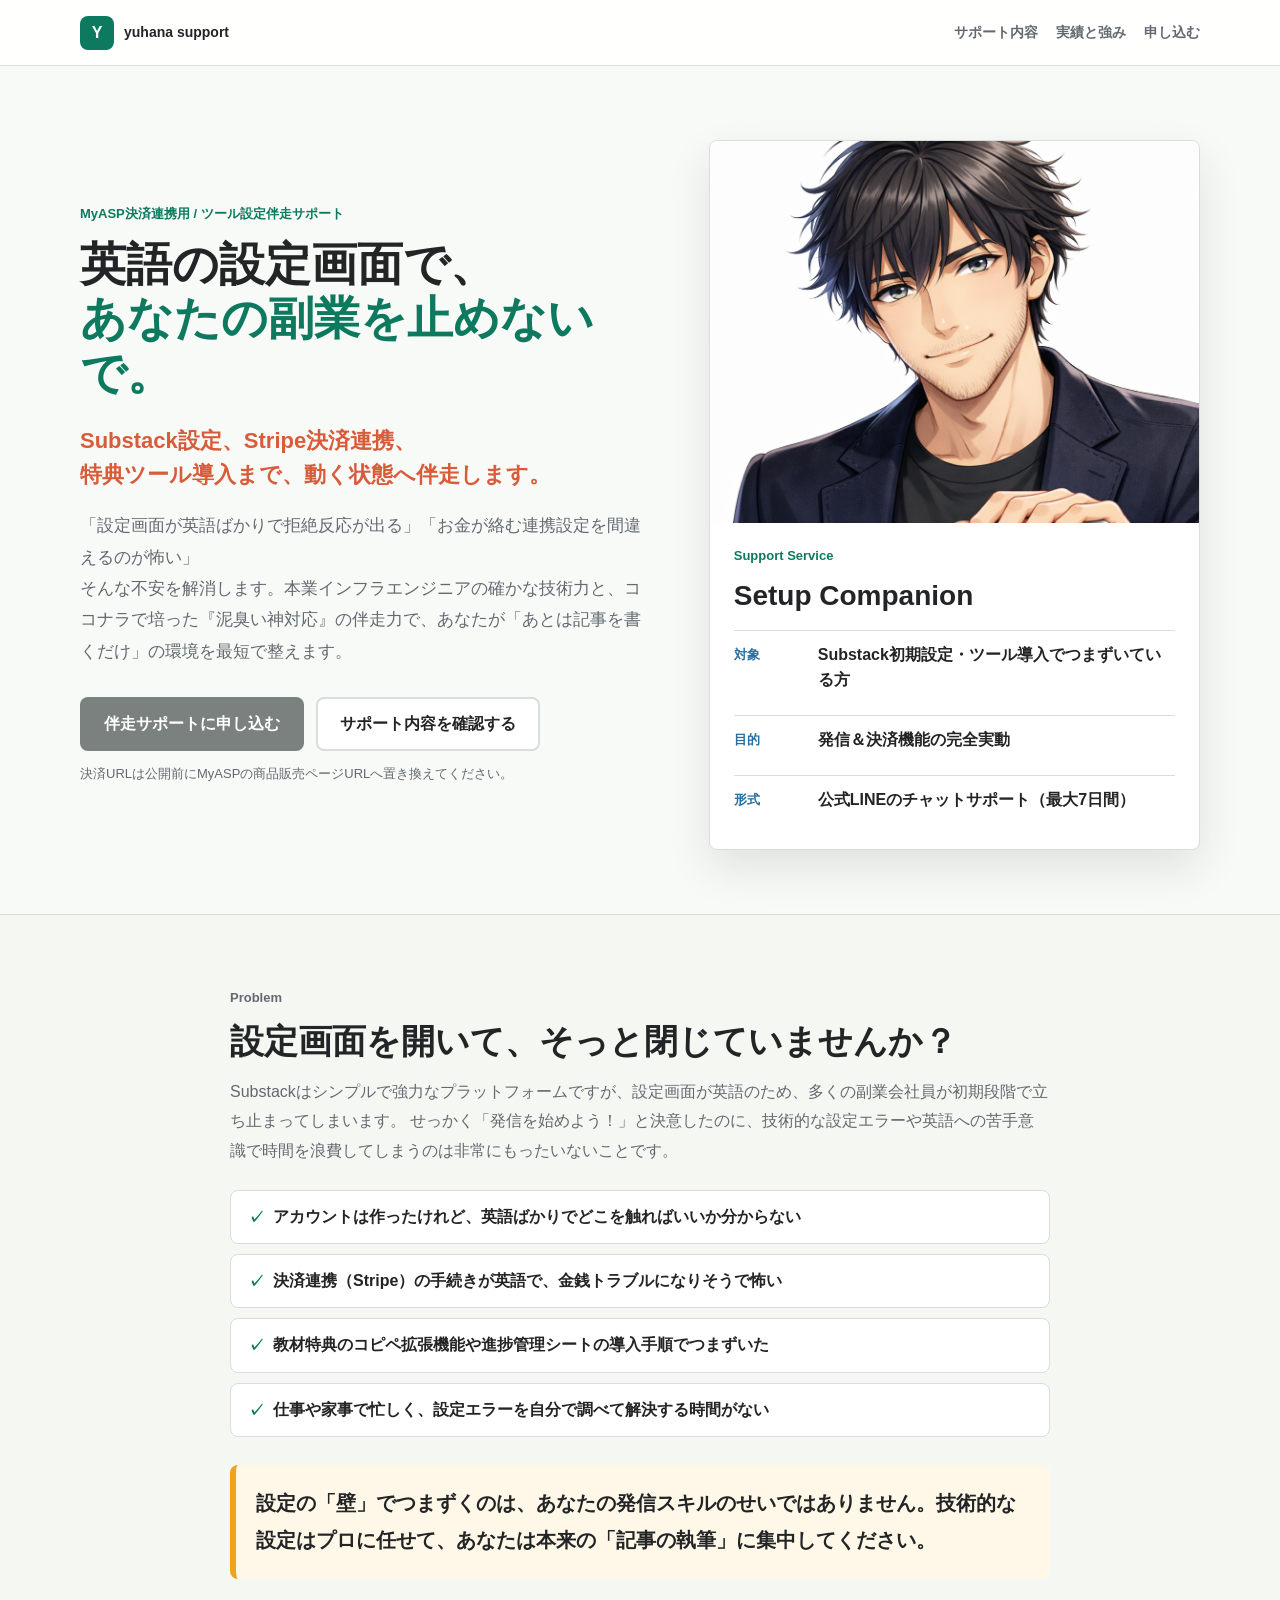
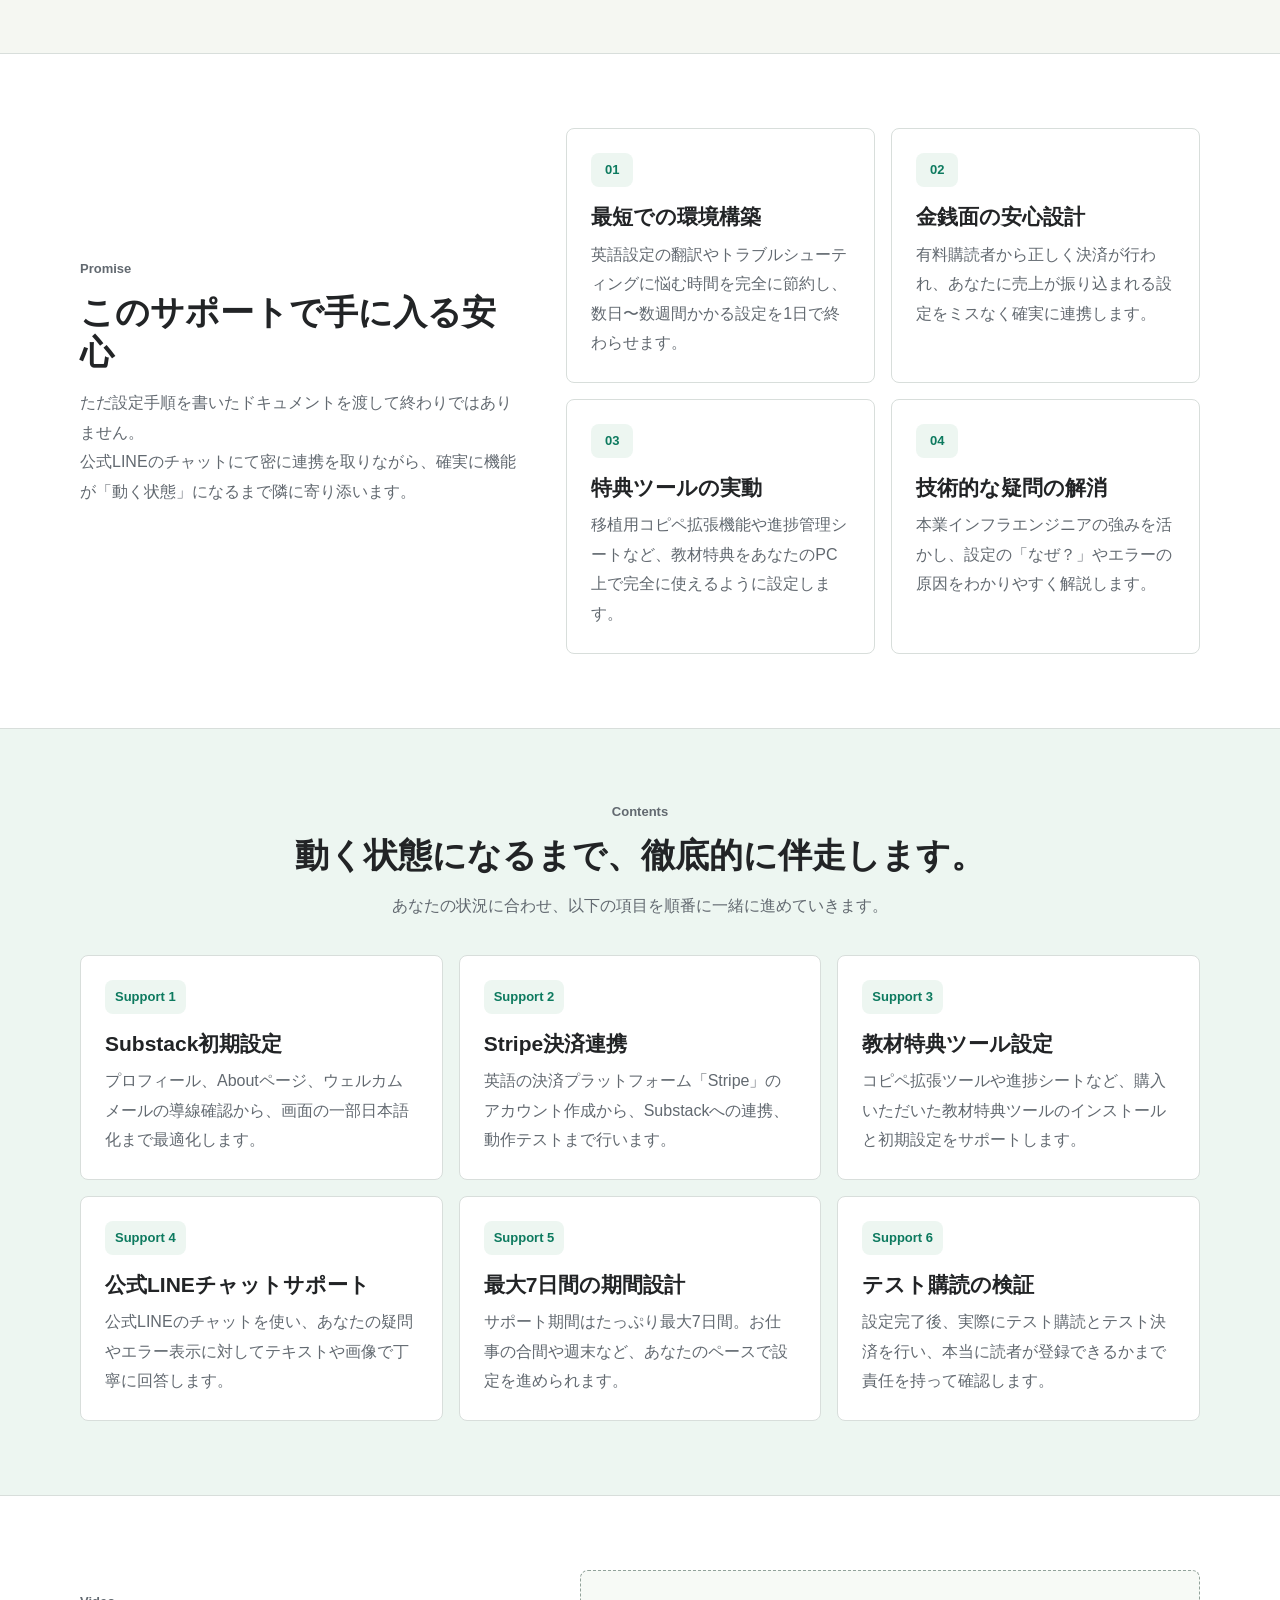
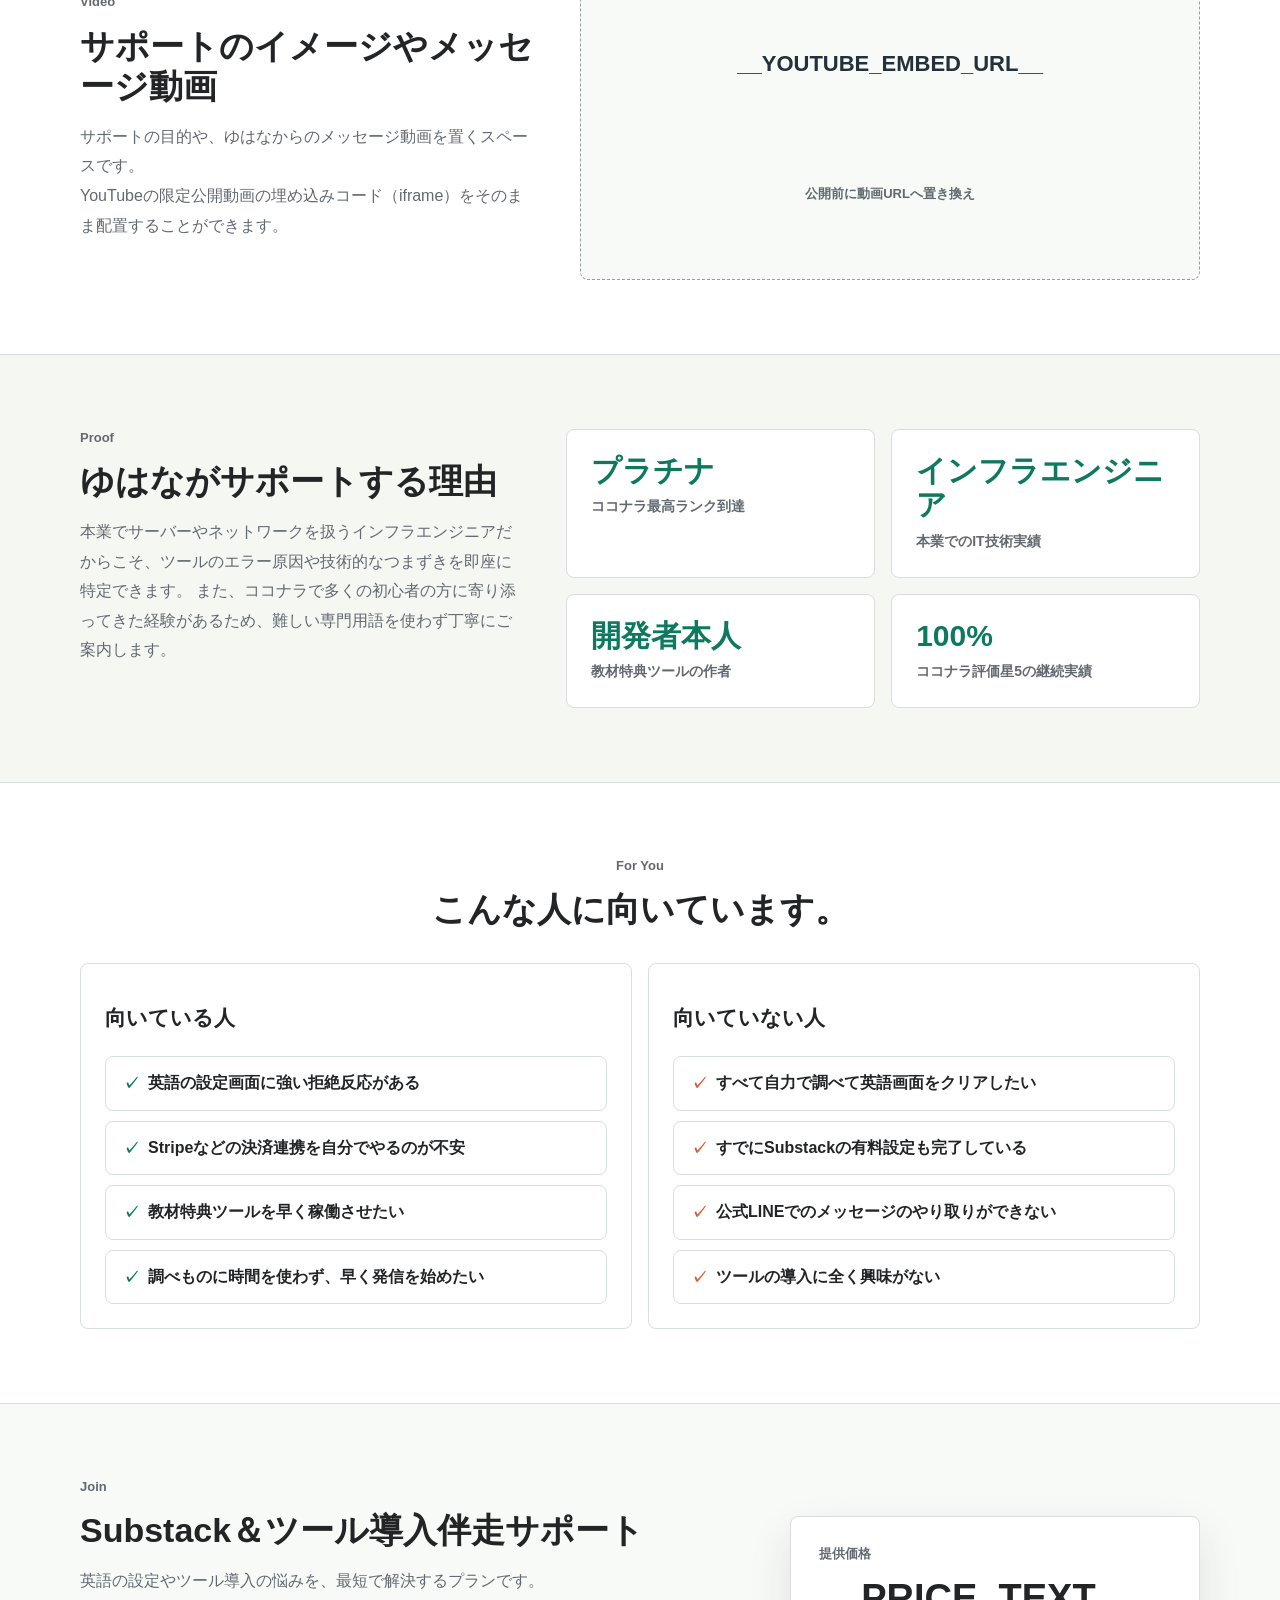
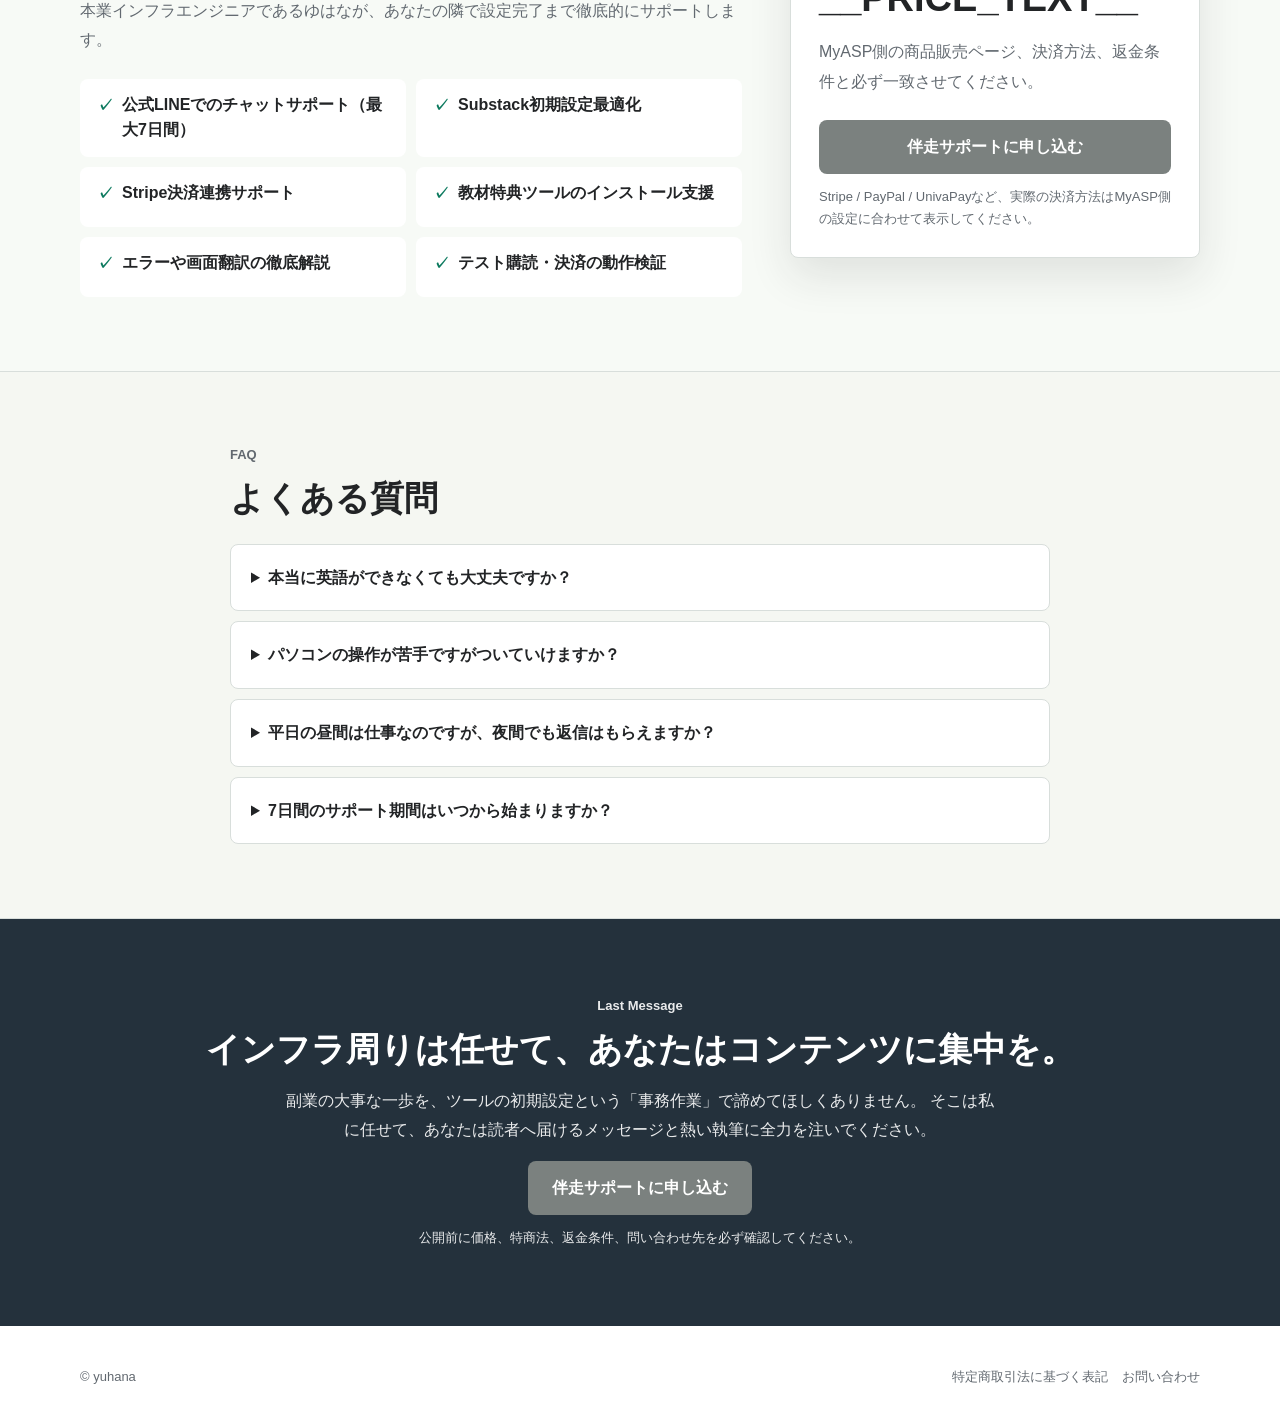
==== index.html @ 83c4f7eb "feat: ツール導入伴走サポートLP of 初期構築" ====
<!DOCTYPE html>
<html lang="ja">
<head>
  <meta charset="UTF-8">
  <meta name="viewport" content="width=device-width, initial-scale=1.0">
  <title>Substack ＆ ツール導入伴走サポート | ゆはな</title>
  <meta name="description" content="Substackの初期設定、Stripeの決済連携、教材特典ツールの導入まで、動く状態になるまで隣で徹底的にサポートします。本業インフラエンジニアの確かな技術力と丁寧な伴走サポート。">
  <meta property="og:title" content="Substack ＆ ツール導入伴走サポート | ゆはな">
  <meta property="og:description" content="英語の画面で立ち止まるのは、今日で終わりにしませんか？動く状態になるまで隣で伴走サポートします。">
  <meta property="og:type" content="website">
  <link rel="stylesheet" href="./assets/styles.css">
</head>
<body>
  <header class="site-header">
    <a class="brand" href="#top" aria-label="ページ先頭へ戻る">
      <span class="brand__mark">Y</span>
      <span class="brand__text">yuhana support</span>
    </a>
    <nav class="site-nav" aria-label="主要ナビゲーション">
      <a href="#contents">サポート内容</a>
      <a href="#proof">実績と強み</a>
      <a href="#price">申し込む</a>
    </nav>
  </header>

  <main class="lp" id="top">
    <!-- ヒーローセクション -->
    <section class="hero">
      <div class="container hero__grid">
        <div class="hero__copy">
          <p class="eyebrow">MyASP決済連携用 / ツール設定伴走サポート</p>
          <h1>
            英語の設定画面で、<br>
            <span>あなたの副業を止めないで。</span>
          </h1>
          <p class="hero__lead">
            Substack設定、Stripe決済連携、<br>
            特典ツール導入まで、動く状態へ伴走します。
          </p>
          <p class="hero__text">
            「設定画面が英語ばかりで拒絶反応が出る」「お金が絡む連携設定を間違えるのが怖い」<br>
            そんな不安を解消します。本業インフラエンジニアの確かな技術力と、ココナラで培った『泥臭い神対応』の伴走力で、あなたが「あとは記事を書くだけ」の環境を最短で整えます。
          </p>
          <div class="hero__actions">
            <a class="button button--primary js-payment-link" href="__MYASP_PAYMENT_URL__">伴走サポートに申し込む</a>
            <a class="button button--ghost" href="#contents">サポート内容を確認する</a>
          </div>
          <p class="microcopy">
            決済URLは公開前にMyASPの商品販売ページURLへ置き換えてください。
          </p>
        </div>

        <aside class="hero-visual" aria-label="プログラム概要">
          <img src="./assets/yuhana_profile.png" alt="ゆはなのプロフィールイラスト" class="hero-visual__image">
          <div class="hero-visual__body">
            <p class="hero-visual__label">Support Service</p>
            <h2>Setup Companion</h2>
            <dl class="metric-list">
              <div>
                <dt>対象</dt>
                <dd>Substack初期設定・ツール導入でつまずいている方</dd>
              </div>
              <div>
                <dt>目的</dt>
                <dd>発信＆決済機能の完全実動</dd>
              </div>
              <div>
                <dt>形式</dt>
                <dd>公式LINEのチャットサポート（最大7日間）</dd>
              </div>
            </dl>
          </div>
        </aside>
      </div>
    </section>

    <!-- 共感セクション -->
    <section class="section section--quiet">
      <div class="container narrow">
        <p class="section__label">Problem</p>
        <h2>設定画面を開いて、そっと閉じていませんか？</h2>
        <p>
          Substackはシンプルで強力なプラットフォームですが、設定画面が英語のため、多くの副業会社員が初期段階で立ち止まってしまいます。
          せっかく「発信を始めよう！」と決意したのに、技術的な設定エラーや英語への苦手意識で時間を浪費してしまうのは非常にもったいないことです。
        </p>
        <ul class="check-list">
          <li>アカウントは作ったけれど、英語ばかりでどこを触ればいいか分からない</li>
          <li>決済連携（Stripe）の手続きが英語で、金銭トラブルになりそうで怖い</li>
          <li>教材特典のコピペ拡張機能や進捗管理シートの導入手順でつまずいた</li>
          <li>仕事や家事で忙しく、設定エラーを自分で調べて解決する時間がない</li>
        </ul>
        <p class="callout">
          設定の「壁」でつまずくのは、あなたの発信スキルのせいではありません。技術的な設定はプロに任せて、あなたは本来の「記事の執筆」に集中してください。
        </p>
      </div>
    </section>

    <!-- 提供価値（Promise） -->
    <section class="section">
      <div class="container split">
        <div>
          <p class="section__label">Promise</p>
          <h2>このサポートで手に入る安心</h2>
          <p>
            ただ設定手順を書いたドキュメントを渡して終わりではありません。<br>
            公式LINEのチャットにて密に連携を取りながら、確実に機能が「動く状態」になるまで隣に寄り添います。
          </p>
        </div>
        <div class="deliverables">
          <article>
            <span>01</span>
            <h3>最短での環境構築</h3>
            <p>英語設定の翻訳やトラブルシューティングに悩む時間を完全に節約し、数日〜数週間かかる設定を1日で終わらせます。</p>
          </article>
          <article>
            <span>02</span>
            <h3>金銭面の安心設計</h3>
            <p>有料購読者から正しく決済が行われ、あなたに売上が振り込まれる設定をミスなく確実に連携します。</p>
          </article>
          <article>
            <span>03</span>
            <h3>特典ツールの実動</h3>
            <p>移植用コピペ拡張機能や進捗管理シートなど、教材特典をあなたのPC上で完全に使えるように設定します。</p>
          </article>
          <article>
            <span>04</span>
            <h3>技術的な疑問の解消</h3>
            <p>本業インフラエンジニアの強みを活かし、設定の「なぜ？」やエラーの原因をわかりやすく解説します。</p>
          </article>
        </div>
      </div>
    </section>

    <!-- サポート内容（Contents） -->
    <section class="section section--accent" id="contents">
      <div class="container">
        <div class="section__head">
          <p class="section__label">Contents</p>
          <h2>動く状態になるまで、徹底的に伴走します。</h2>
          <p>
            あなたの状況に合わせ、以下の項目を順番に一緒に進めていきます。
          </p>
        </div>
        <div class="module-grid">
          <article class="module">
            <span>Support 1</span>
            <h3>Substack初期設定</h3>
            <p>プロフィール、Aboutページ、ウェルカムメールの導線確認から、画面の一部日本語化まで最適化します。</p>
          </article>
          <article class="module">
            <span>Support 2</span>
            <h3>Stripe決済連携</h3>
            <p>英語の決済プラットフォーム「Stripe」のアカウント作成から、Substackへの連携、動作テストまで行います。</p>
          </article>
          <article class="module">
            <span>Support 3</span>
            <h3>教材特典ツール設定</h3>
            <p>コピペ拡張ツールや進捗シートなど、購入いただいた教材特典ツールのインストールと初期設定をサポートします。</p>
          </article>
          <article class="module">
            <span>Support 4</span>
            <h3>公式LINEチャットサポート</h3>
            <p>公式LINEのチャットを使い、あなたの疑問やエラー表示に対してテキストや画像で丁寧に回答します。</p>
          </article>
          <article class="module">
            <span>Support 5</span>
            <h3>最大7日間の期間設計</h3>
            <p>サポート期間はたっぷり最大7日間。お仕事の合間や週末など、あなたのペースで設定を進められます。</p>
          </article>
          <article class="module">
            <span>Support 6</span>
            <h3>テスト購読の検証</h3>
            <p>設定完了後、実際にテスト購読とテスト決済を行い、本当に読者が登録できるかまで責任を持って確認します。</p>
          </article>
        </div>
      </div>
    </section>

    <!-- 動画プレースホルダー（必要に応じて差し替え） -->
    <section class="section">
      <div class="container video-band">
        <div>
          <p class="section__label">Video</p>
          <h2>サポートのイメージやメッセージ動画</h2>
          <p>
            サポートの目的や、ゆはなからのメッセージ動画を置くスペースです。<br>
            YouTubeの限定公開動画の埋め込みコード（iframe）をそのまま配置することができます。
          </p>
        </div>
        <div class="video-placeholder">
          <p>__YOUTUBE_EMBED_URL__</p>
          <span>公開前に動画URLへ置き換え</span>
        </div>
      </div>
    </section>

    <!-- 実績と強み -->
    <section class="section section--quiet" id="proof">
      <div class="container split split--start">
        <div>
          <p class="section__label">Proof</p>
          <h2>ゆはながサポートする理由</h2>
          <p>
            本業でサーバーやネットワークを扱うインフラエンジニアだからこそ、ツールのエラー原因や技術的なつまずきを即座に特定できます。
            また、ココナラで多くの初心者の方に寄り添ってきた経験があるため、難しい専門用語を使わず丁寧にご案内します。
          </p>
        </div>
        <div class="proof-grid">
          <div class="proof-item">
            <strong>プラチナ</strong>
            <span>ココナラ最高ランク到達</span>
          </div>
          <div class="proof-item">
            <strong>インフラエンジニア</strong>
            <span>本業でのIT技術実績</span>
          </div>
          <div class="proof-item">
            <strong>開発者本人</strong>
            <span>教材特典ツールの作者</span>
          </div>
          <div class="proof-item">
            <strong>100%</strong>
            <span>ココナラ評価星5の継続実績</span>
          </div>
        </div>
      </div>
    </section>

    <!-- 向いている人・向いていない人 -->
    <section class="section">
      <div class="container">
        <div class="section__head">
          <p class="section__label">For You</p>
          <h2>こんな人に向いています。</h2>
        </div>
        <div class="fit-grid">
          <article>
            <h3>向いている人</h3>
            <ul class="check-list check-list--plain">
              <li>英語の設定画面に強い拒絶反応がある</li>
              <li>Stripeなどの決済連携を自分でやるのが不安</li>
              <li>教材特典ツールを早く稼働させたい</li>
              <li>調べものに時間を使わず、早く発信を始めたい</li>
            </ul>
          </article>
          <article>
            <h3>向いていない人</h3>
            <ul class="check-list check-list--plain check-list--muted">
              <li>すべて自力で調べて英語画面をクリアしたい</li>
              <li>すでにSubstackの有料設定も完了している</li>
              <li>公式LINEでのメッセージのやり取りができない</li>
              <li>ツールの導入に全く興味がない</li>
            </ul>
          </article>
        </div>
      </div>
    </section>

    <!-- 参加登録（Price） -->
    <section class="section section--price" id="price">
      <div class="container price-layout">
        <div>
          <p class="section__label">Join</p>
          <h2>Substack＆ツール導入伴走サポート</h2>
          <p>
            英語の設定やツール導入の悩みを、最短で解決するプランです。<br>
            本業インフラエンジニアであるゆはなが、あなたの隣で設定完了まで徹底的にサポートします。
          </p>
          <ul class="feature-list">
            <li>公式LINEでのチャットサポート（最大7日間）</li>
            <li>Substack初期設定最適化</li>
            <li>Stripe決済連携サポート</li>
            <li>教材特典ツールのインストール支援</li>
            <li>エラーや画面翻訳の徹底解説</li>
            <li>テスト購読・決済の動作検証</li>
          </ul>
        </div>
        <aside class="price-panel">
          <p class="price-panel__label">提供価格</p>
          <p class="price">__PRICE_TEXT__</p>
          <p class="price-panel__note">
            MyASP側の商品販売ページ、決済方法、返金条件と必ず一致させてください。
          </p>
          <a class="button button--primary button--wide js-payment-link" href="__MYASP_PAYMENT_URL__">伴走サポートに申し込む</a>
          <p class="microcopy">
            Stripe / PayPal / UnivaPayなど、実際の決済方法はMyASP側の設定に合わせて表示してください。
          </p>
        </aside>
      </div>
    </section>

    <!-- よくある質問（FAQ） -->
    <section class="section section--quiet">
      <div class="container narrow">
        <p class="section__label">FAQ</p>
        <h2>よくある質問</h2>
        <div class="faq-list">
          <details>
            <summary>本当に英語ができなくても大丈夫ですか？</summary>
            <p>全く問題ありません！公式LINEのチャットにて「この画面はどうすればいい？」とスクリーンショットを送っていただければ、操作手順を日本語で分かりやすくご案内します。</p>
          </details>
          <details>
            <summary>パソコンの操作が苦手ですがついていけますか？</summary>
            <p>大丈夫です。公式LINEのチャットにて、エラー画面のスクリーンショットなどを送っていただければ、順番に分かりやすく手順をお答えします。</p>
          </details>
          <details>
            <summary>平日の昼間は仕事なのですが、夜間でも返信はもらえますか？</summary>
            <p>はい、メッセージは24時間いつでも送信していただいて構いません。返信は平日の夜間や週末が中心となりますが、サポート期間の7日間の中でしっかりと解決までご案内します。</p>
          </details>
          <details>
            <summary>7日間のサポート期間はいつから始まりますか？</summary>
            <p>決済完了後、公式LINEにご登録いただき、最初のメッセージを送信いただいた日から7日間カウントがスタートします。ご自身のタイミングで始めていただけます。</p>
          </details>
        </div>
      </div>
    </section>

    <!-- 最終CTA -->
    <section class="final-cta">
      <div class="container final-cta__box">
        <p class="eyebrow">Last Message</p>
        <h2>インフラ周りは任せて、あなたはコンテンツに集中を。</h2>
        <p>
          副業の大事な一歩を、ツールの初期設定という「事務作業」で諦めてほしくありません。
          そこは私に任せて、あなたは読者へ届けるメッセージと熱い執筆に全力を注いでください。
        </p>
        <a class="button button--primary js-payment-link" href="__MYASP_PAYMENT_URL__">伴走サポートに申し込む</a>
        <p class="microcopy">公開前に価格、特商法、返金条件、問い合わせ先を必ず確認してください。</p>
      </div>
    </section>
  </main>

  <footer class="site-footer">
    <div class="container footer__grid">
      <p>© yuhana</p>
      <nav aria-label="フッターナビゲーション">
        <a href="./legal.html">特定商取引法に基づく表記</a>
        <a href="./contact.html">お問い合わせ</a>
      </nav>
    </div>
  </footer>

  <script src="./assets/site.js"></script>
</body>
</html>
---- assets/styles.css ----
:root {
  --ink: #222426;
  --muted: #626970;
  --line: #d8dedb;
  --paper: #ffffff;
  --bg: #f5f7f2;
  --green: #0d7a5f;
  --green-dark: #095c48;
  --amber: #f0a21d;
  --coral: #d85c3a;
  --blue: #286f9f;
  --navy: #24313c;
  --shadow: 0 18px 44px rgba(34, 36, 38, 0.11);
}

* {
  box-sizing: border-box;
}

html {
  scroll-behavior: smooth;
}

body {
  margin: 0;
  color: var(--ink);
  background: var(--bg);
  font-family: -apple-system, BlinkMacSystemFont, "Hiragino Sans", "Yu Gothic", "Yu Gothic UI", Meiryo, sans-serif;
  font-size: 16px;
  line-height: 1.85;
  letter-spacing: 0;
}

a {
  color: inherit;
}

img {
  display: block;
  max-width: 100%;
}

.container {
  width: min(1120px, calc(100% - 40px));
  margin: 0 auto;
}

.narrow {
  max-width: 820px;
}

.site-header {
  position: sticky;
  top: 0;
  z-index: 10;
  display: flex;
  align-items: center;
  justify-content: space-between;
  min-height: 66px;
  padding: 0 max(20px, calc((100vw - 1120px) / 2));
  border-bottom: 1px solid rgba(216, 222, 219, 0.9);
  background: rgba(255, 255, 255, 0.92);
  backdrop-filter: blur(12px);
}

.brand {
  display: inline-flex;
  gap: 10px;
  align-items: center;
  text-decoration: none;
  font-weight: 900;
}

.brand__mark {
  display: inline-flex;
  align-items: center;
  justify-content: center;
  width: 34px;
  height: 34px;
  border-radius: 8px;
  background: var(--green);
  color: #ffffff;
}

.brand__text {
  font-size: 14px;
  letter-spacing: 0;
}

.site-nav {
  display: flex;
  gap: 18px;
  color: var(--muted);
  font-size: 14px;
  font-weight: 800;
}

.site-nav a {
  text-decoration: none;
}

.site-nav a:hover,
.site-nav a:focus {
  color: var(--green);
}

.hero {
  padding: 74px 0 64px;
  background: #f7faf6;
  border-bottom: 1px solid var(--line);
}

.hero__grid {
  display: grid;
  grid-template-columns: minmax(0, 1.08fr) minmax(320px, 0.92fr);
  gap: 52px;
  align-items: center;
}

.eyebrow,
.section__label,
.hero-visual__label,
.price-panel__label {
  margin: 0 0 14px;
  color: var(--green);
  font-size: 13px;
  font-weight: 900;
  line-height: 1.4;
}

h1,
h2,
h3,
p {
  overflow-wrap: anywhere;
}

.hero h1,
.section h2,
.final-cta h2 {
  margin: 0;
  color: var(--ink);
  font-weight: 900;
  line-height: 1.18;
  letter-spacing: 0;
}

.hero h1 {
  font-size: 46px;
}

.hero h1 span {
  color: var(--green);
}

.hero__lead {
  margin: 24px 0 0;
  color: var(--coral);
  font-size: 22px;
  font-weight: 900;
  line-height: 1.55;
}

.hero__text {
  max-width: 700px;
  margin: 18px 0 0;
  color: var(--muted);
  font-size: 17px;
}

.hero__actions {
  display: flex;
  flex-wrap: wrap;
  gap: 12px;
  margin-top: 30px;
}

.button {
  display: inline-flex;
  align-items: center;
  justify-content: center;
  min-height: 54px;
  padding: 13px 22px;
  border: 2px solid transparent;
  border-radius: 8px;
  font-size: 16px;
  font-weight: 900;
  line-height: 1.4;
  text-align: center;
  text-decoration: none;
  transition: background-color 160ms ease, border-color 160ms ease, color 160ms ease, transform 160ms ease;
}

.button:hover,
.button:focus {
  transform: translateY(-1px);
}

.button--primary {
  background: var(--green);
  color: #ffffff;
  box-shadow: 0 12px 26px rgba(13, 122, 95, 0.22);
}

.button--primary:hover,
.button--primary:focus {
  background: var(--green-dark);
}

.button--ghost {
  border-color: var(--line);
  background: #ffffff;
  color: var(--ink);
}

.button--ghost:hover,
.button--ghost:focus {
  border-color: var(--green);
  color: var(--green);
}

.button--wide {
  width: 100%;
}

.button.is-placeholder {
  background: #7b817f;
  box-shadow: none;
}

.microcopy {
  margin: 12px 0 0;
  color: var(--muted);
  font-size: 13px;
  line-height: 1.65;
}

.hero-visual {
  overflow: hidden;
  border: 1px solid var(--line);
  border-radius: 8px;
  background: var(--paper);
  box-shadow: var(--shadow);
}

.hero-visual__image {
  width: 100%;
  aspect-ratio: 1 / 0.78;
  object-fit: cover;
  object-position: center 24%;
  background: #eef2ef;
}

.hero-visual__body {
  padding: 24px;
}

.hero-visual h2 {
  margin: 0 0 18px;
  font-size: 28px;
  line-height: 1.2;
}

.metric-list {
  display: grid;
  gap: 10px;
  margin: 0;
}

.metric-list div {
  display: grid;
  grid-template-columns: 72px minmax(0, 1fr);
  gap: 12px;
  padding: 12px 0;
  border-top: 1px solid var(--line);
}

.metric-list dt {
  color: var(--blue);
  font-size: 13px;
  font-weight: 900;
}

.metric-list dd {
  margin: 0;
  font-weight: 800;
  line-height: 1.55;
}

.section {
  padding: 74px 0;
  background: var(--paper);
  border-bottom: 1px solid var(--line);
}

.section--quiet {
  background: var(--bg);
}

.section--accent {
  background: #edf6f1;
}

.section--price {
  background: #f7faf6;
}

.section__head {
  max-width: 760px;
  margin: 0 auto 34px;
  text-align: center;
}

.section h2,
.final-cta h2 {
  font-size: 34px;
}

.section p,
.final-cta p {
  color: var(--muted);
}

.check-list {
  display: grid;
  gap: 10px;
  margin: 24px 0;
  padding: 0;
  list-style: none;
}

.check-list li {
  position: relative;
  padding: 13px 16px 13px 42px;
  border: 1px solid var(--line);
  border-radius: 8px;
  background: #ffffff;
  color: var(--ink);
  font-weight: 800;
  line-height: 1.65;
}

.check-list li::before,
.feature-list li::before {
  content: "✓";
  position: absolute;
  color: var(--green);
  font-weight: 900;
}

.check-list li::before {
  left: 17px;
  top: 14px;
}

.check-list--plain {
  margin-bottom: 0;
}

.check-list--muted li::before {
  color: var(--coral);
}

.callout {
  margin: 28px 0 0;
  padding: 20px;
  border-left: 6px solid var(--amber);
  border-radius: 8px;
  background: #fff8e8;
  color: var(--ink) !important;
  font-size: 20px;
  font-weight: 900;
}

.split {
  display: grid;
  grid-template-columns: minmax(0, 0.82fr) minmax(0, 1.18fr);
  gap: 46px;
  align-items: center;
}

.split--start {
  align-items: start;
}

.deliverables,
.module-grid,
.proof-grid,
.fit-grid {
  display: grid;
  gap: 16px;
}

.deliverables {
  grid-template-columns: repeat(2, minmax(0, 1fr));
}

.deliverables article,
.module,
.fit-grid article {
  padding: 24px;
  border: 1px solid var(--line);
  border-radius: 8px;
  background: #ffffff;
}

.deliverables span,
.module span {
  display: inline-flex;
  align-items: center;
  justify-content: center;
  min-width: 42px;
  height: 34px;
  padding: 0 10px;
  border-radius: 8px;
  background: #edf6f1;
  color: var(--green);
  font-size: 13px;
  font-weight: 900;
}

.deliverables h3,
.module h3,
.fit-grid h3 {
  margin: 16px 0 8px;
  color: var(--ink);
  font-size: 21px;
  line-height: 1.35;
}

.deliverables p,
.module p {
  margin: 0;
}

.module-grid {
  grid-template-columns: repeat(3, minmax(0, 1fr));
}

.video-band {
  display: grid;
  grid-template-columns: minmax(0, 0.85fr) minmax(320px, 1.15fr);
  gap: 42px;
  align-items: center;
}

.video-placeholder {
  display: grid;
  place-items: center;
  min-height: 310px;
  padding: 24px;
  border: 1px dashed #91a29a;
  border-radius: 8px;
  background: #f7faf6;
  text-align: center;
}

.video-placeholder p {
  margin: 0;
  color: var(--navy);
  font-size: 22px;
  font-weight: 900;
}

.video-placeholder span {
  color: var(--muted);
  font-size: 13px;
  font-weight: 800;
}

.proof-grid {
  grid-template-columns: repeat(2, minmax(0, 1fr));
}

.proof-item {
  padding: 24px;
  border-radius: 8px;
  background: #ffffff;
  border: 1px solid var(--line);
}

.proof-item strong {
  display: block;
  color: var(--green);
  font-size: 30px;
  line-height: 1.15;
}

.proof-item span {
  display: block;
  margin-top: 8px;
  color: var(--muted);
  font-size: 14px;
  font-weight: 800;
  line-height: 1.55;
}

.fit-grid {
  grid-template-columns: repeat(2, minmax(0, 1fr));
}

.price-layout {
  display: grid;
  grid-template-columns: minmax(0, 1fr) minmax(320px, 410px);
  gap: 48px;
  align-items: center;
}

.feature-list {
  display: grid;
  grid-template-columns: repeat(2, minmax(0, 1fr));
  gap: 10px;
  margin: 24px 0 0;
  padding: 0;
  list-style: none;
}

.feature-list li {
  position: relative;
  min-height: 60px;
  padding: 14px 16px 14px 42px;
  border-radius: 8px;
  background: #ffffff;
  color: var(--ink);
  font-weight: 800;
  line-height: 1.55;
}

.feature-list li::before {
  left: 17px;
  top: 15px;
}

.price-panel {
  padding: 28px;
  border-radius: 8px;
  border: 1px solid var(--line);
  background: #ffffff;
  box-shadow: var(--shadow);
}

.price {
  margin: 0;
  color: var(--ink) !important;
  font-size: 38px;
  font-weight: 900;
  line-height: 1.15;
}

.price-panel__note {
  margin: 16px 0 24px;
}

.faq-list {
  display: grid;
  gap: 10px;
  margin-top: 26px;
}

.faq-list details {
  border: 1px solid var(--line);
  border-radius: 8px;
  background: #ffffff;
}

.faq-list summary {
  cursor: pointer;
  padding: 18px 20px;
  color: var(--ink);
  font-weight: 900;
}

.faq-list p {
  margin: 0;
  padding: 0 20px 20px;
}

.final-cta {
  padding: 78px 0;
  background: var(--navy);
  color: #ffffff;
}

.final-cta__box {
  max-width: 880px;
  text-align: center;
}

.final-cta h2,
.final-cta p,
.final-cta .eyebrow {
  color: #ffffff;
}

.final-cta p {
  max-width: 720px;
  margin-left: auto;
  margin-right: auto;
  opacity: 0.9;
}

.site-footer {
  padding: 26px 0;
  background: #ffffff;
}

.footer__grid {
  display: flex;
  gap: 16px;
  align-items: center;
  justify-content: space-between;
  color: var(--muted);
  font-size: 13px;
}

.site-footer nav {
  display: flex;
  flex-wrap: wrap;
  gap: 14px;
}

.site-footer a {
  color: var(--muted);
  text-decoration: none;
}

.site-footer a:hover,
.site-footer a:focus {
  color: var(--green);
}

.legal-page h1 {
  margin: 0 0 18px;
  color: var(--ink);
  font-size: 36px;
  font-weight: 900;
  line-height: 1.18;
}

.info-table {
  width: 100%;
  margin-top: 28px;
  border-collapse: collapse;
  border: 1px solid var(--line);
  border-radius: 8px;
  overflow: hidden;
  background: #ffffff;
}

.info-table th,
.info-table td {
  padding: 16px 18px;
  border-bottom: 1px solid var(--line);
  text-align: left;
  vertical-align: top;
  line-height: 1.65;
}

.info-table th {
  width: 220px;
  background: #edf6f1;
  color: var(--ink);
  font-weight: 900;
}

.info-table tr:last-child th,
.info-table tr:last-child td {
  border-bottom: 0;
}

.contact-box {
  margin-top: 28px;
  padding: 22px;
  border: 1px solid var(--line);
  border-radius: 8px;
  background: #ffffff;
}

.contact-box p {
  margin: 0;
  color: var(--ink);
  font-size: 18px;
  font-weight: 900;
}

.contact-box__label {
  margin-bottom: 8px !important;
  color: var(--green) !important;
  font-size: 13px !important;
}

@media (max-width: 920px) {
  .container {
    width: min(100% - 28px, 720px);
  }

  .site-header {
    padding-inline: 14px;
  }

  .hero {
    padding: 52px 0 42px;
  }

  .hero__grid,
  .split,
  .video-band,
  .price-layout {
    grid-template-columns: 1fr;
  }

  .hero h1 {
    font-size: 36px;
  }

  .hero__lead {
    font-size: 19px;
  }

  .section {
    padding: 56px 0;
  }

  .section h2,
  .final-cta h2 {
    font-size: 29px;
  }

  .deliverables,
  .module-grid,
  .feature-list {
    grid-template-columns: 1fr;
  }
}

@media (max-width: 640px) {
  .site-nav {
    display: none;
  }

  .brand__text {
    font-size: 13px;
  }

  .hero h1 {
    font-size: 31px;
  }

  .section h2,
  .final-cta h2 {
    font-size: 26px;
  }

  .hero__actions,
  .fit-grid,
  .proof-grid {
    grid-template-columns: 1fr;
  }

  .button {
    width: 100%;
    min-height: 58px;
    padding-inline: 14px;
  }

  .hero-visual__body,
  .price-panel,
  .deliverables article,
  .module,
  .fit-grid article {
    padding: 22px;
  }

  .proof-grid,
  .fit-grid {
    grid-template-columns: 1fr;
  }

  .footer__grid {
    align-items: flex-start;
    flex-direction: column;
  }

  .legal-page h1 {
    font-size: 29px;
  }

  .info-table,
  .info-table tbody,
  .info-table tr,
  .info-table th,
  .info-table td {
    display: block;
    width: 100%;
  }

  .info-table th {
    border-bottom: 0;
  }
}
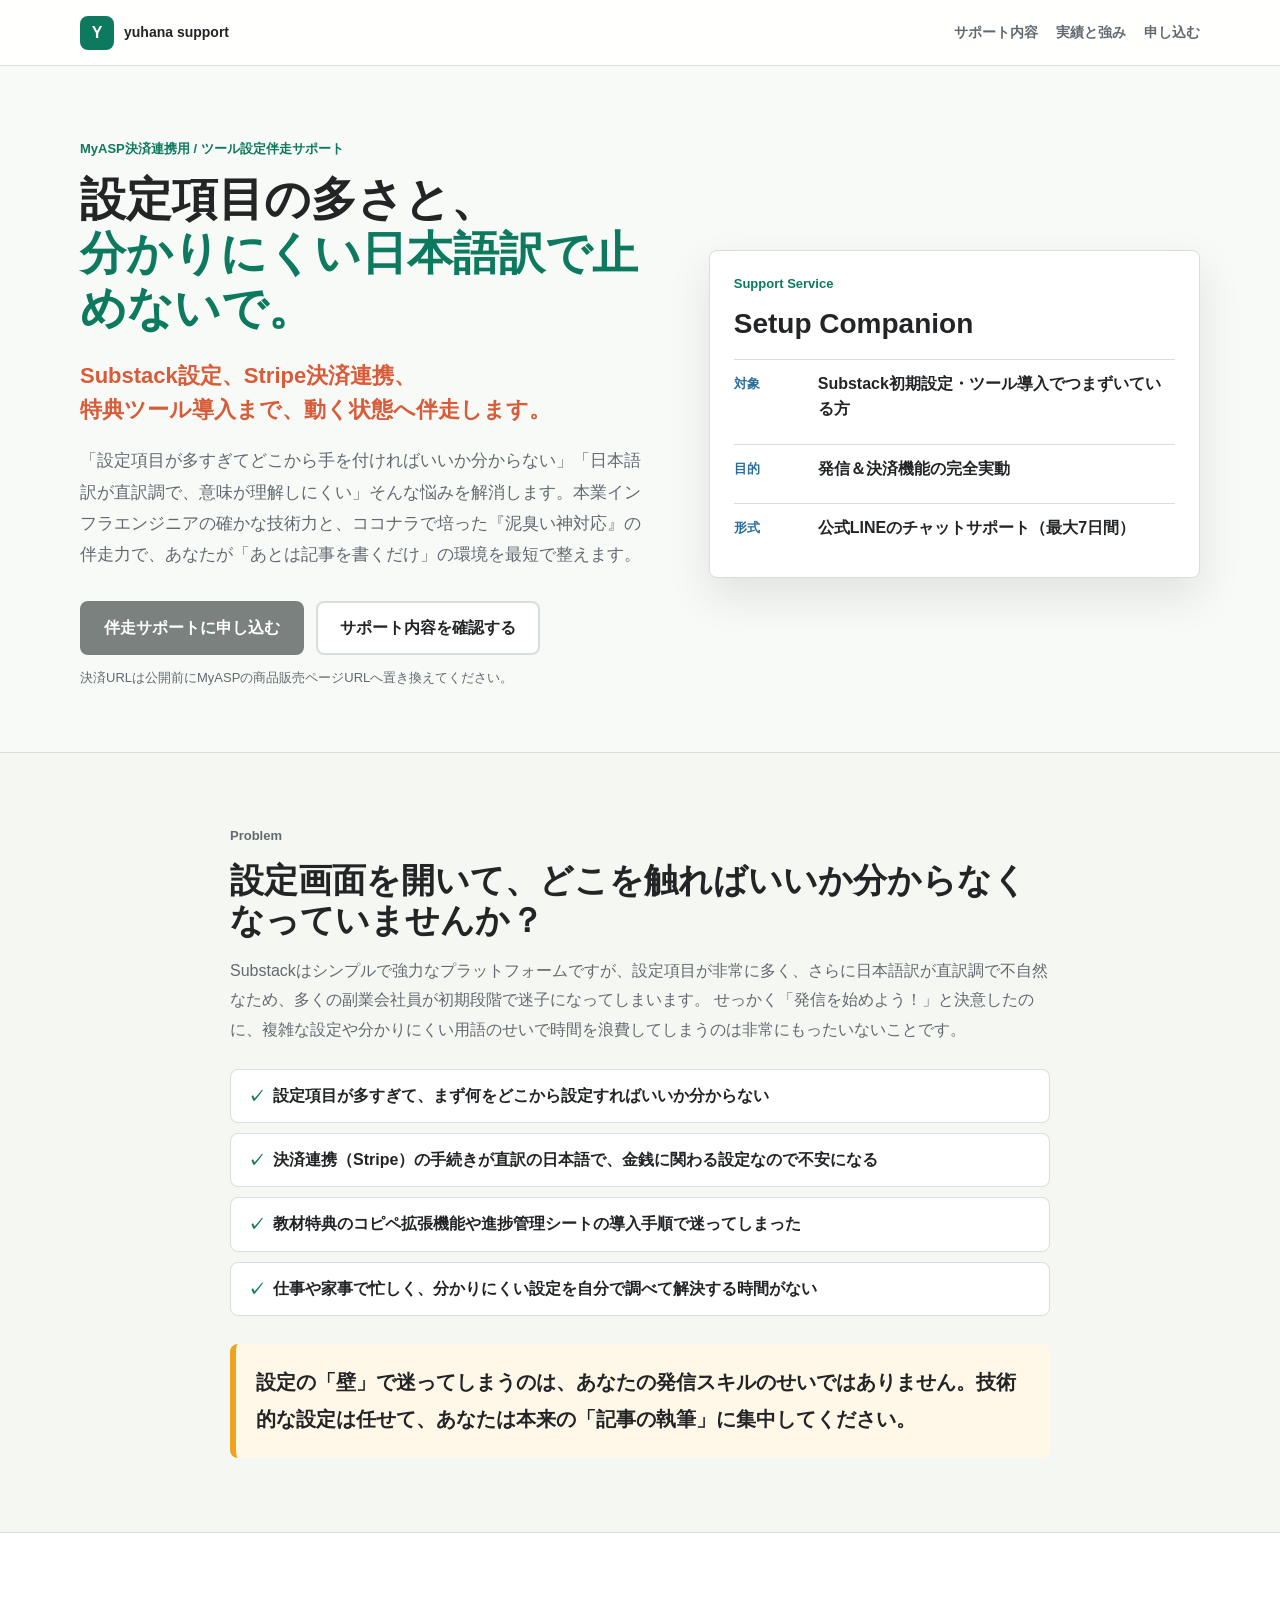
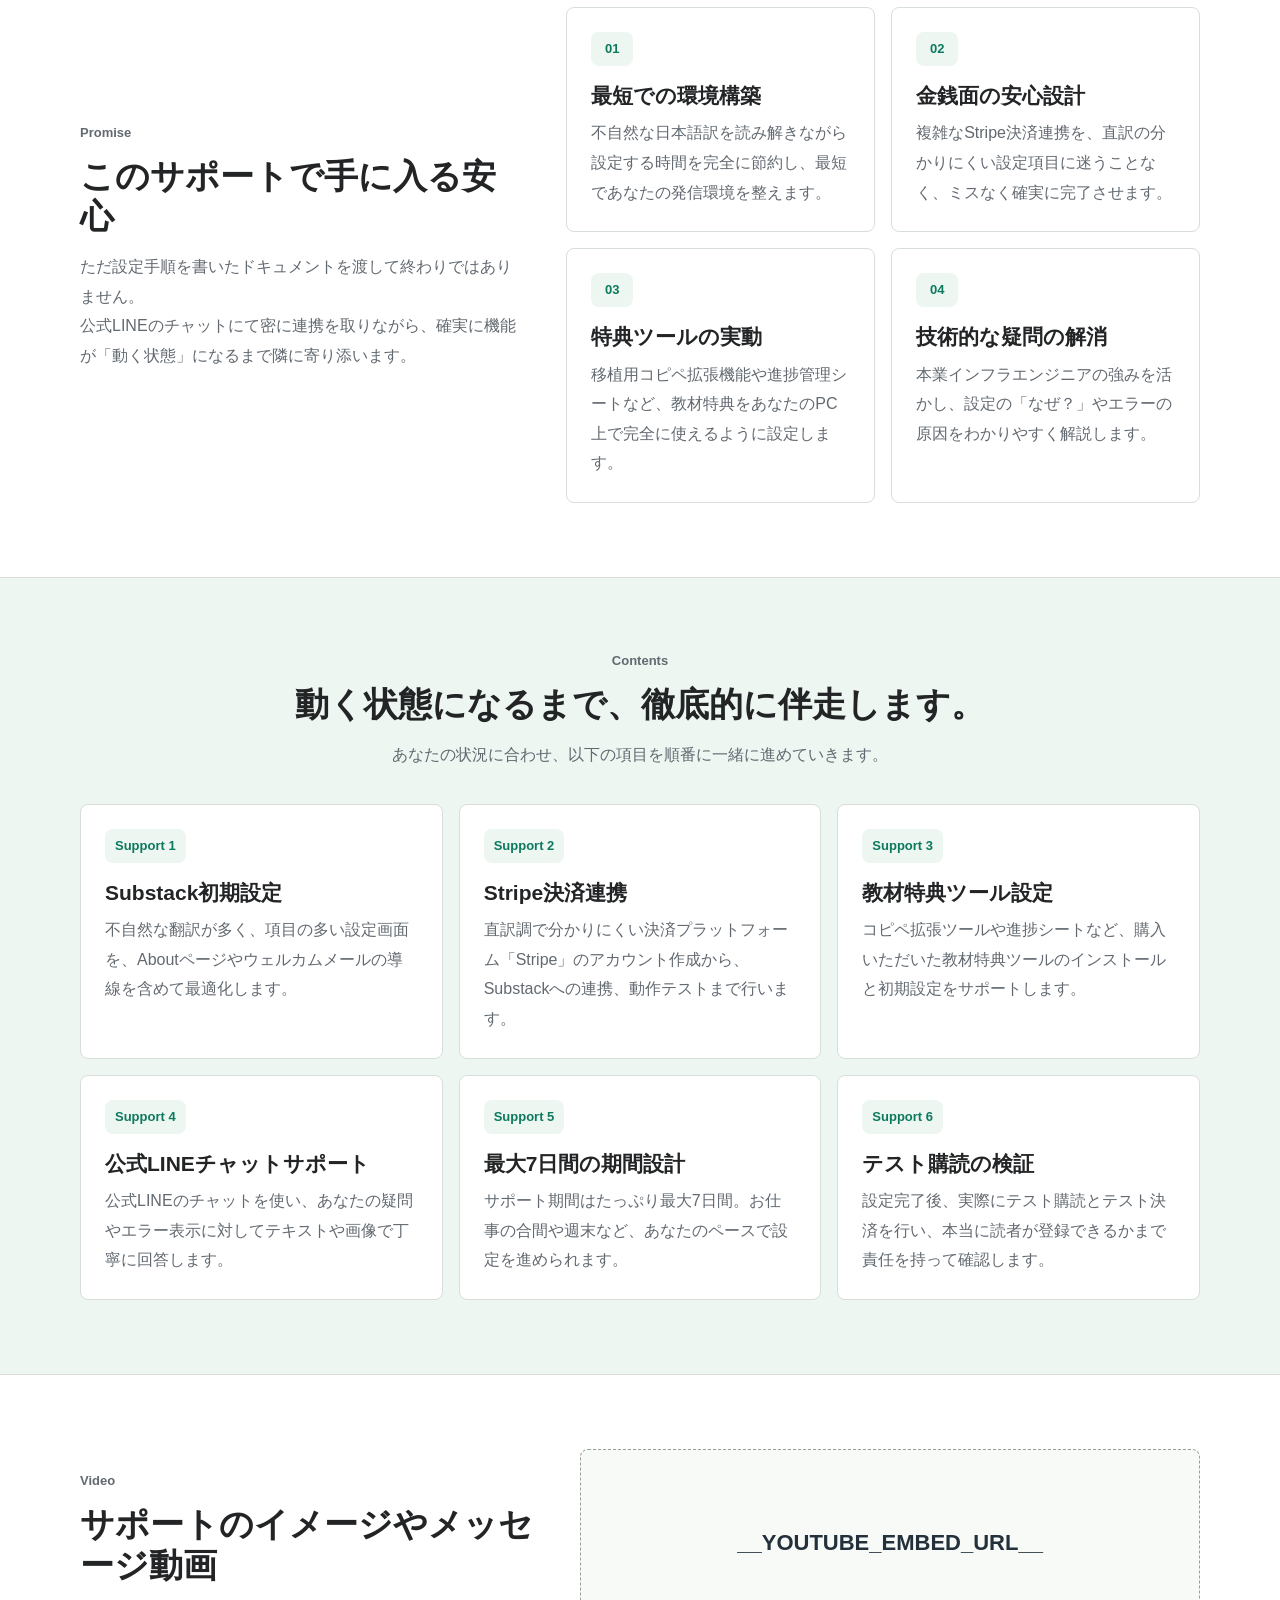
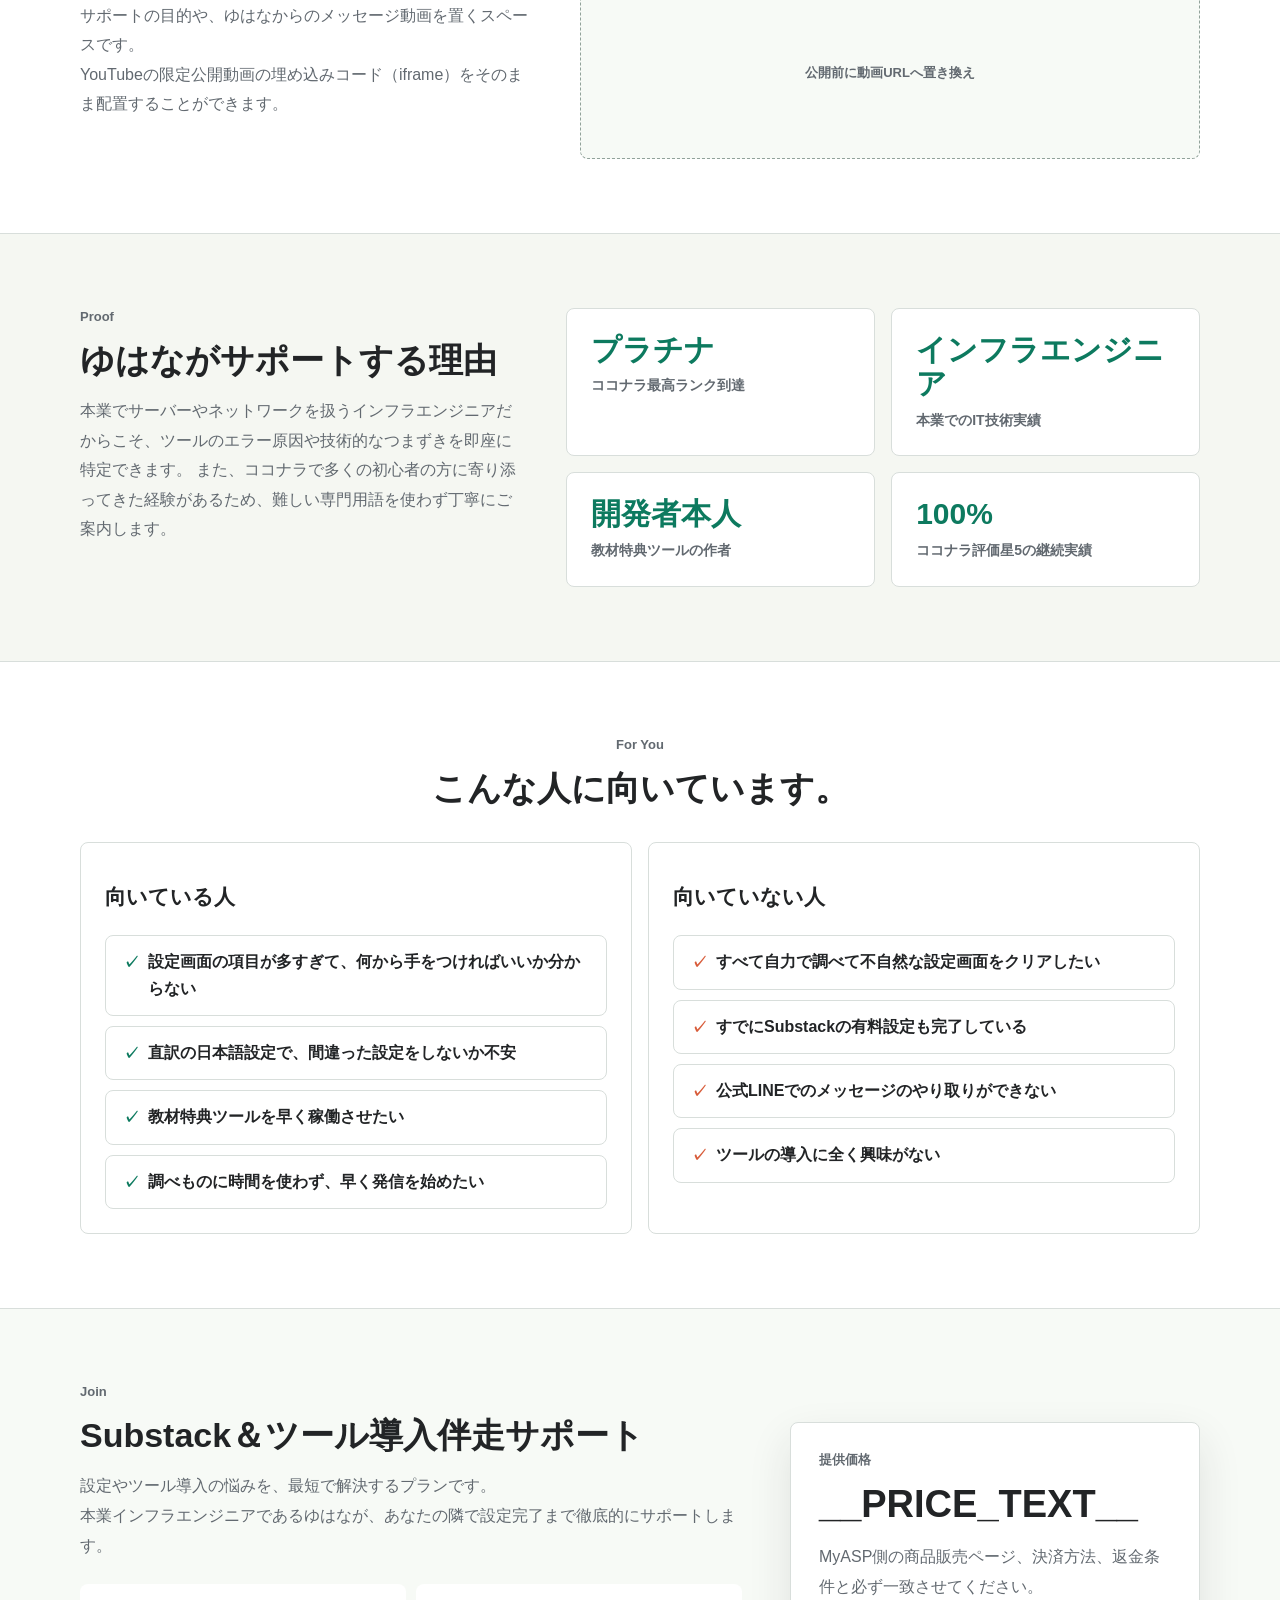
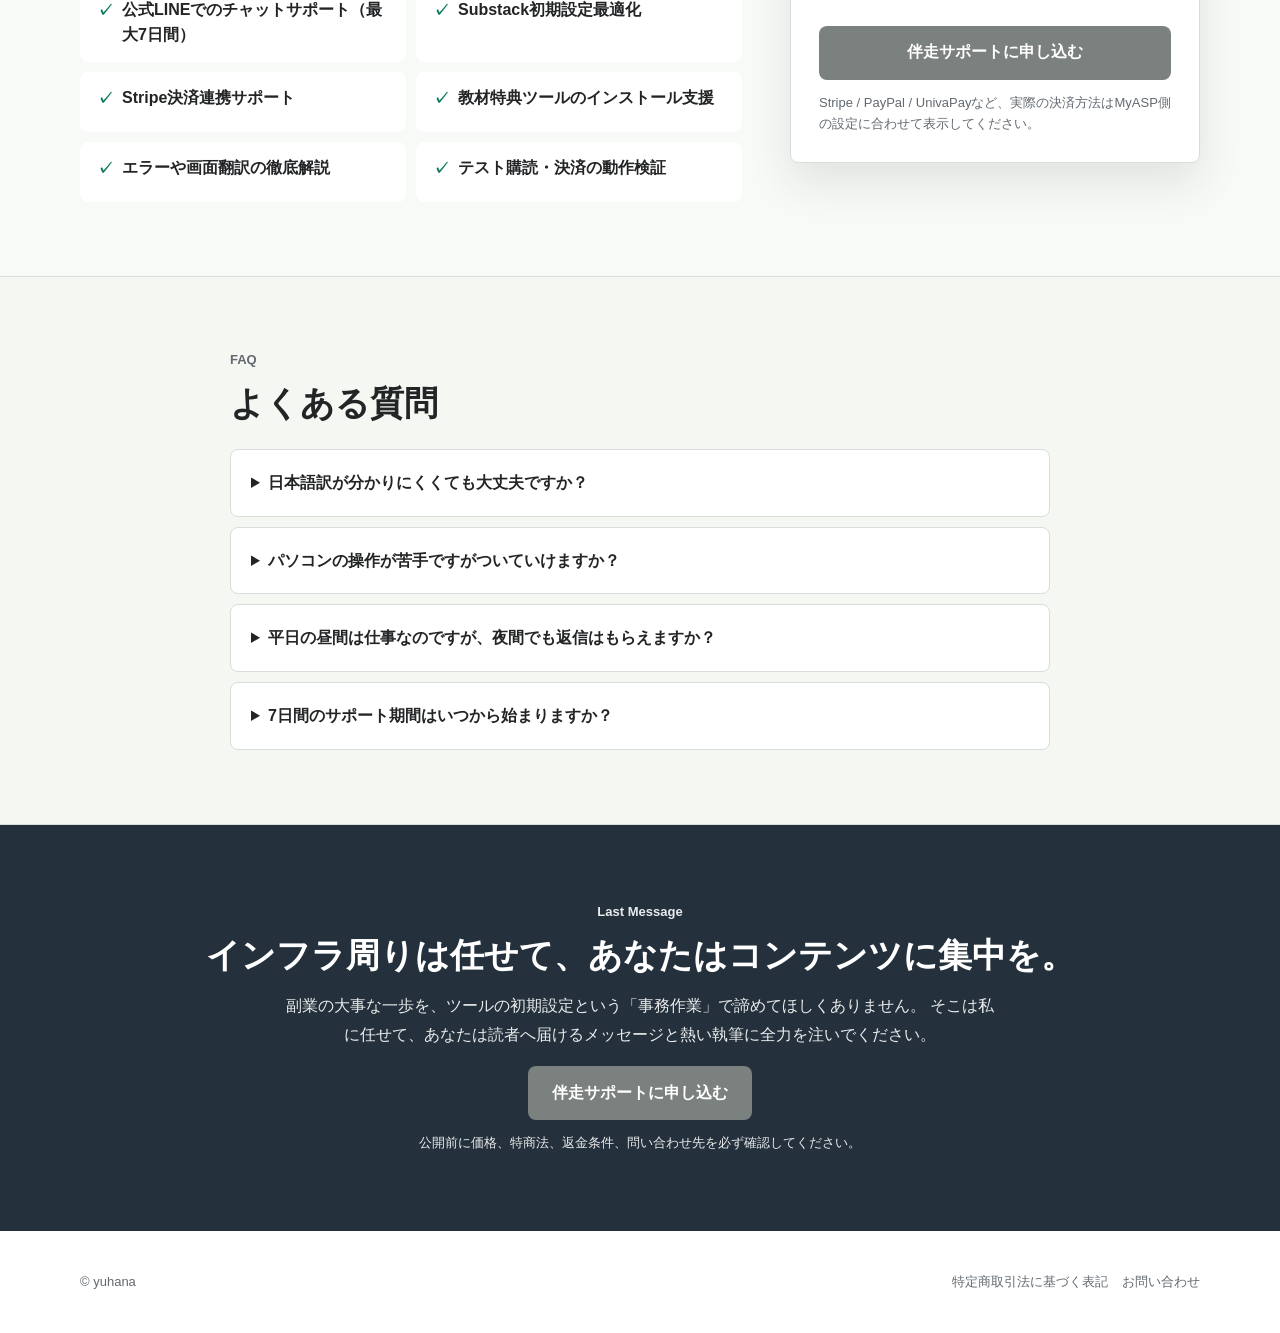
==== commit d8b3e02f: "style: プロフィール画像の削除とコピーの調整（日本語訳分かりにくさへのシフト）" ====
--- a/index.html
+++ b/index.html
@@ -6,7 +6,7 @@
   <title>Substack ＆ ツール導入伴走サポート | ゆはな</title>
   <meta name="description" content="Substackの初期設定、Stripeの決済連携、教材特典ツールの導入まで、動く状態になるまで隣で徹底的にサポートします。本業インフラエンジニアの確かな技術力と丁寧な伴走サポート。">
   <meta property="og:title" content="Substack ＆ ツール導入伴走サポート | ゆはな">
-  <meta property="og:description" content="英語の画面で立ち止まるのは、今日で終わりにしませんか？動く状態になるまで隣で伴走サポートします。">
+  <meta property="og:description" content="分かりにくい設定画面で立ち止まるのは、今日で終わりにしませんか？動く状態になるまで公式LINEで伴走サポートします。">
   <meta property="og:type" content="website">
   <link rel="stylesheet" href="./assets/styles.css">
 </head>
@@ -30,16 +30,15 @@
         <div class="hero__copy">
           <p class="eyebrow">MyASP決済連携用 / ツール設定伴走サポート</p>
           <h1>
-            英語の設定画面で、<br>
-            <span>あなたの副業を止めないで。</span>
+            設定項目の多さと、<br>
+            <span>分かりにくい日本語訳で止めないで。</span>
           </h1>
           <p class="hero__lead">
             Substack設定、Stripe決済連携、<br>
             特典ツール導入まで、動く状態へ伴走します。
           </p>
           <p class="hero__text">
-            「設定画面が英語ばかりで拒絶反応が出る」「お金が絡む連携設定を間違えるのが怖い」<br>
-            そんな不安を解消します。本業インフラエンジニアの確かな技術力と、ココナラで培った『泥臭い神対応』の伴走力で、あなたが「あとは記事を書くだけ」の環境を最短で整えます。
+            「設定項目が多すぎてどこから手を付ければいいか分からない」「日本語訳が直訳調で、意味が理解しにくい」そんな悩みを解消します。本業インフラエンジニアの確かな技術力と、ココナラで培った『泥臭い神対応』の伴走力で、あなたが「あとは記事を書くだけ」の環境を最短で整えます。
           </p>
           <div class="hero__actions">
             <a class="button button--primary js-payment-link" href="__MYASP_PAYMENT_URL__">伴走サポートに申し込む</a>
@@ -51,7 +50,6 @@
         </div>
 
         <aside class="hero-visual" aria-label="プログラム概要">
-          <img src="./assets/yuhana_profile.png" alt="ゆはなのプロフィールイラスト" class="hero-visual__image">
           <div class="hero-visual__body">
             <p class="hero-visual__label">Support Service</p>
             <h2>Setup Companion</h2>
@@ -78,19 +76,19 @@
     <section class="section section--quiet">
       <div class="container narrow">
         <p class="section__label">Problem</p>
-        <h2>設定画面を開いて、そっと閉じていませんか？</h2>
+        <h2>設定画面を開いて、どこを触ればいいか分からなくなっていませんか？</h2>
         <p>
-          Substackはシンプルで強力なプラットフォームですが、設定画面が英語のため、多くの副業会社員が初期段階で立ち止まってしまいます。
-          せっかく「発信を始めよう！」と決意したのに、技術的な設定エラーや英語への苦手意識で時間を浪費してしまうのは非常にもったいないことです。
+          Substackはシンプルで強力なプラットフォームですが、設定項目が非常に多く、さらに日本語訳が直訳調で不自然なため、多くの副業会社員が初期段階で迷子になってしまいます。
+          せっかく「発信を始めよう！」と決意したのに、複雑な設定や分かりにくい用語のせいで時間を浪費してしまうのは非常にもったいないことです。
         </p>
         <ul class="check-list">
-          <li>アカウントは作ったけれど、英語ばかりでどこを触ればいいか分からない</li>
-          <li>決済連携（Stripe）の手続きが英語で、金銭トラブルになりそうで怖い</li>
-          <li>教材特典のコピペ拡張機能や進捗管理シートの導入手順でつまずいた</li>
-          <li>仕事や家事で忙しく、設定エラーを自分で調べて解決する時間がない</li>
+          <li>設定項目が多すぎて、まず何をどこから設定すればいいか分からない</li>
+          <li>決済連携（Stripe）の手続きが直訳の日本語で、金銭に関わる設定なので不安になる</li>
+          <li>教材特典のコピペ拡張機能や進捗管理シートの導入手順で迷ってしまった</li>
+          <li>仕事や家事で忙しく、分かりにくい設定を自分で調べて解決する時間がない</li>
         </ul>
         <p class="callout">
-          設定の「壁」でつまずくのは、あなたの発信スキルのせいではありません。技術的な設定はプロに任せて、あなたは本来の「記事の執筆」に集中してください。
+          設定の「壁」で迷ってしまうのは、あなたの発信スキルのせいではありません。技術的な設定は任せて、あなたは本来の「記事の執筆」に集中してください。
         </p>
       </div>
     </section>
@@ -110,12 +108,12 @@
           <article>
             <span>01</span>
             <h3>最短での環境構築</h3>
-            <p>英語設定の翻訳やトラブルシューティングに悩む時間を完全に節約し、数日〜数週間かかる設定を1日で終わらせます。</p>
+            <p>不自然な日本語訳を読み解きながら設定する時間を完全に節約し、最短であなたの発信環境を整えます。</p>
           </article>
           <article>
             <span>02</span>
             <h3>金銭面の安心設計</h3>
-            <p>有料購読者から正しく決済が行われ、あなたに売上が振り込まれる設定をミスなく確実に連携します。</p>
+            <p>複雑なStripe決済連携を、直訳の分かりにくい設定項目に迷うことなく、ミスなく確実に完了させます。</p>
           </article>
           <article>
             <span>03</span>
@@ -145,12 +143,12 @@
           <article class="module">
             <span>Support 1</span>
             <h3>Substack初期設定</h3>
-            <p>プロフィール、Aboutページ、ウェルカムメールの導線確認から、画面の一部日本語化まで最適化します。</p>
+            <p>不自然な翻訳が多く、項目の多い設定画面を、Aboutページやウェルカムメールの導線を含めて最適化します。</p>
           </article>
           <article class="module">
             <span>Support 2</span>
             <h3>Stripe決済連携</h3>
-            <p>英語の決済プラットフォーム「Stripe」のアカウント作成から、Substackへの連携、動作テストまで行います。</p>
+            <p>直訳調で分かりにくい決済プラットフォーム「Stripe」のアカウント作成から、Substackへの連携、動作テストまで行います。</p>
           </article>
           <article class="module">
             <span>Support 3</span>
@@ -237,8 +235,8 @@
           <article>
             <h3>向いている人</h3>
             <ul class="check-list check-list--plain">
-              <li>英語の設定画面に強い拒絶反応がある</li>
-              <li>Stripeなどの決済連携を自分でやるのが不安</li>
+              <li>設定画面の項目が多すぎて、何から手をつければいいか分からない</li>
+              <li>直訳の日本語設定で、間違った設定をしないか不安</li>
               <li>教材特典ツールを早く稼働させたい</li>
               <li>調べものに時間を使わず、早く発信を始めたい</li>
             </ul>
@@ -246,7 +244,7 @@
           <article>
             <h3>向いていない人</h3>
             <ul class="check-list check-list--plain check-list--muted">
-              <li>すべて自力で調べて英語画面をクリアしたい</li>
+              <li>すべて自力で調べて不自然な設定画面をクリアしたい</li>
               <li>すでにSubstackの有料設定も完了している</li>
               <li>公式LINEでのメッセージのやり取りができない</li>
               <li>ツールの導入に全く興味がない</li>
@@ -263,7 +261,7 @@
           <p class="section__label">Join</p>
           <h2>Substack＆ツール導入伴走サポート</h2>
           <p>
-            英語の設定やツール導入の悩みを、最短で解決するプランです。<br>
+            設定やツール導入の悩みを、最短で解決するプランです。<br>
             本業インフラエンジニアであるゆはなが、あなたの隣で設定完了まで徹底的にサポートします。
           </p>
           <ul class="feature-list">
@@ -296,8 +294,8 @@
         <h2>よくある質問</h2>
         <div class="faq-list">
           <details>
-            <summary>本当に英語ができなくても大丈夫ですか？</summary>
-            <p>全く問題ありません！公式LINEのチャットにて「この画面はどうすればいい？」とスクリーンショットを送っていただければ、操作手順を日本語で分かりやすくご案内します。</p>
+            <summary>日本語訳が分かりにくくても大丈夫ですか？</summary>
+            <p>はい！直訳調で分かりにくい設定項目も、「この項目はこういう意味です」と分かりやすくご案内しますのでご安心ください。</p>
           </details>
           <details>
             <summary>パソコンの操作が苦手ですがついていけますか？</summary>
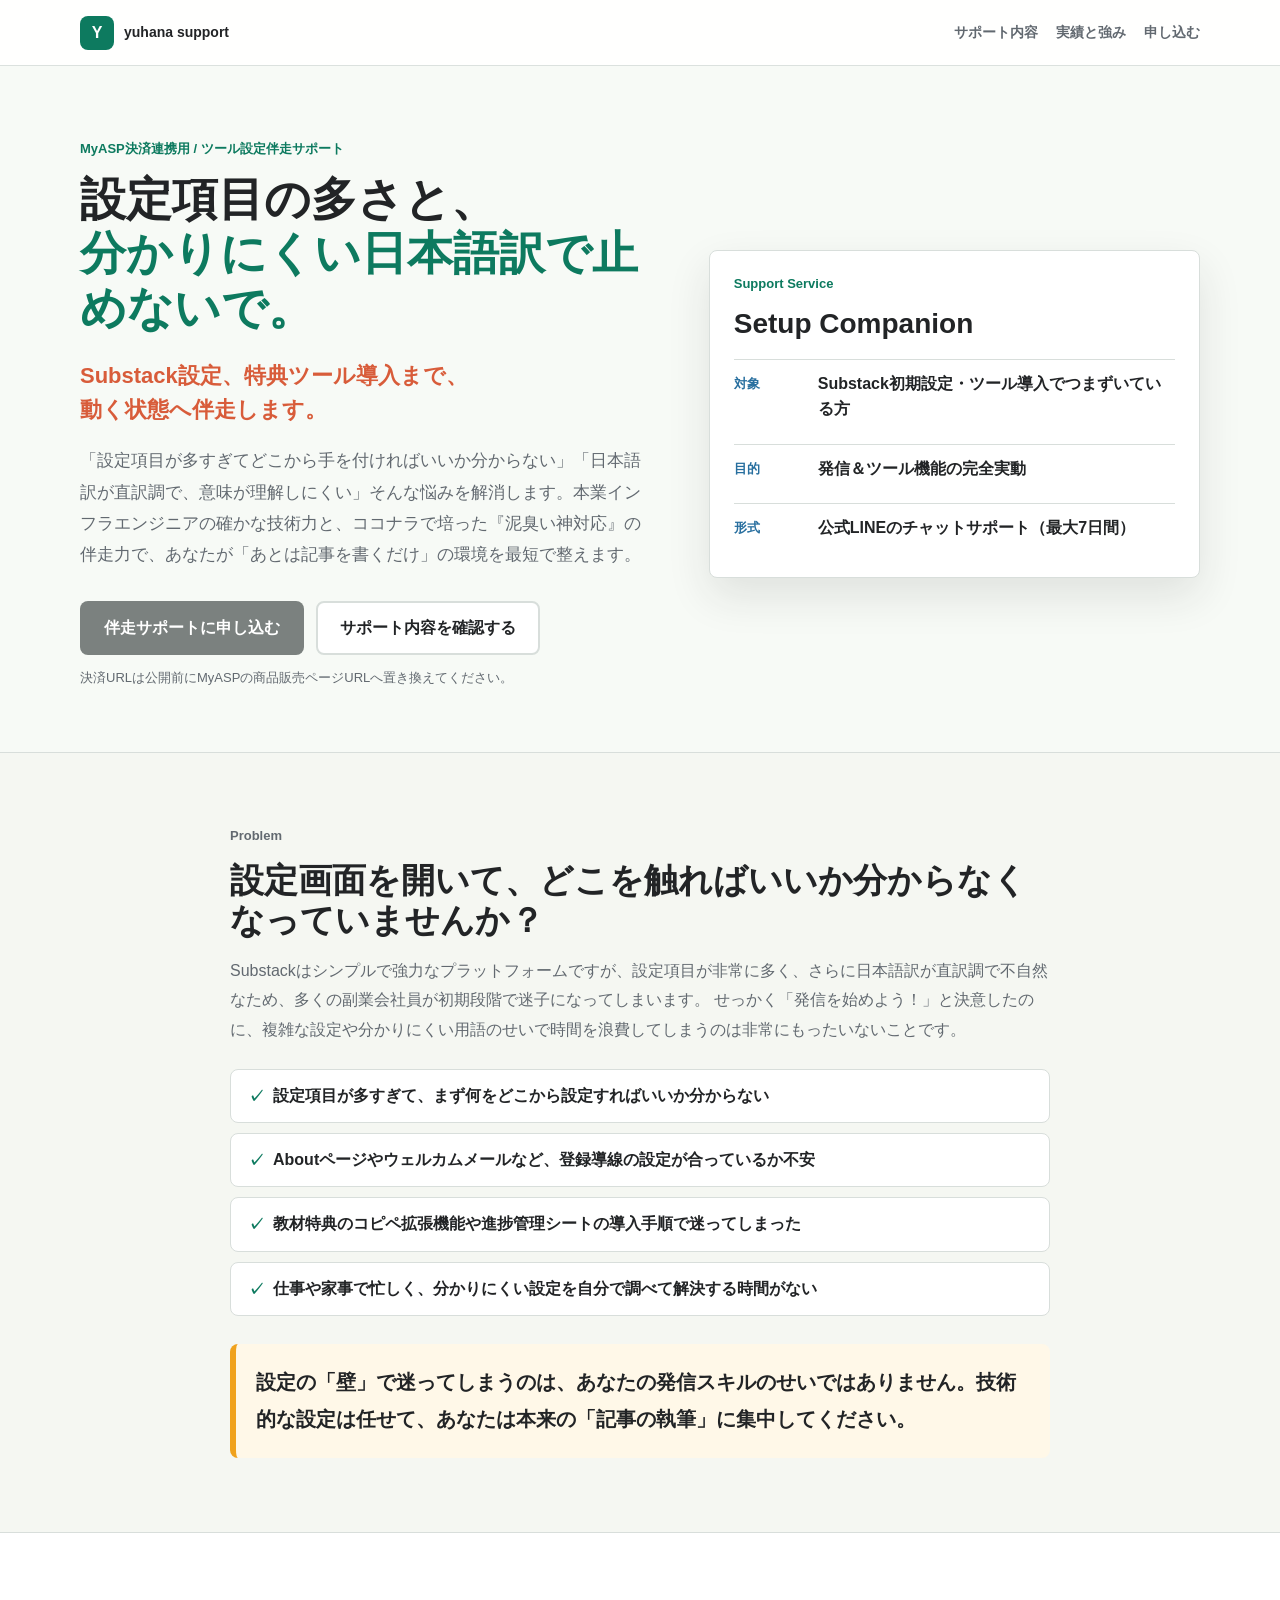
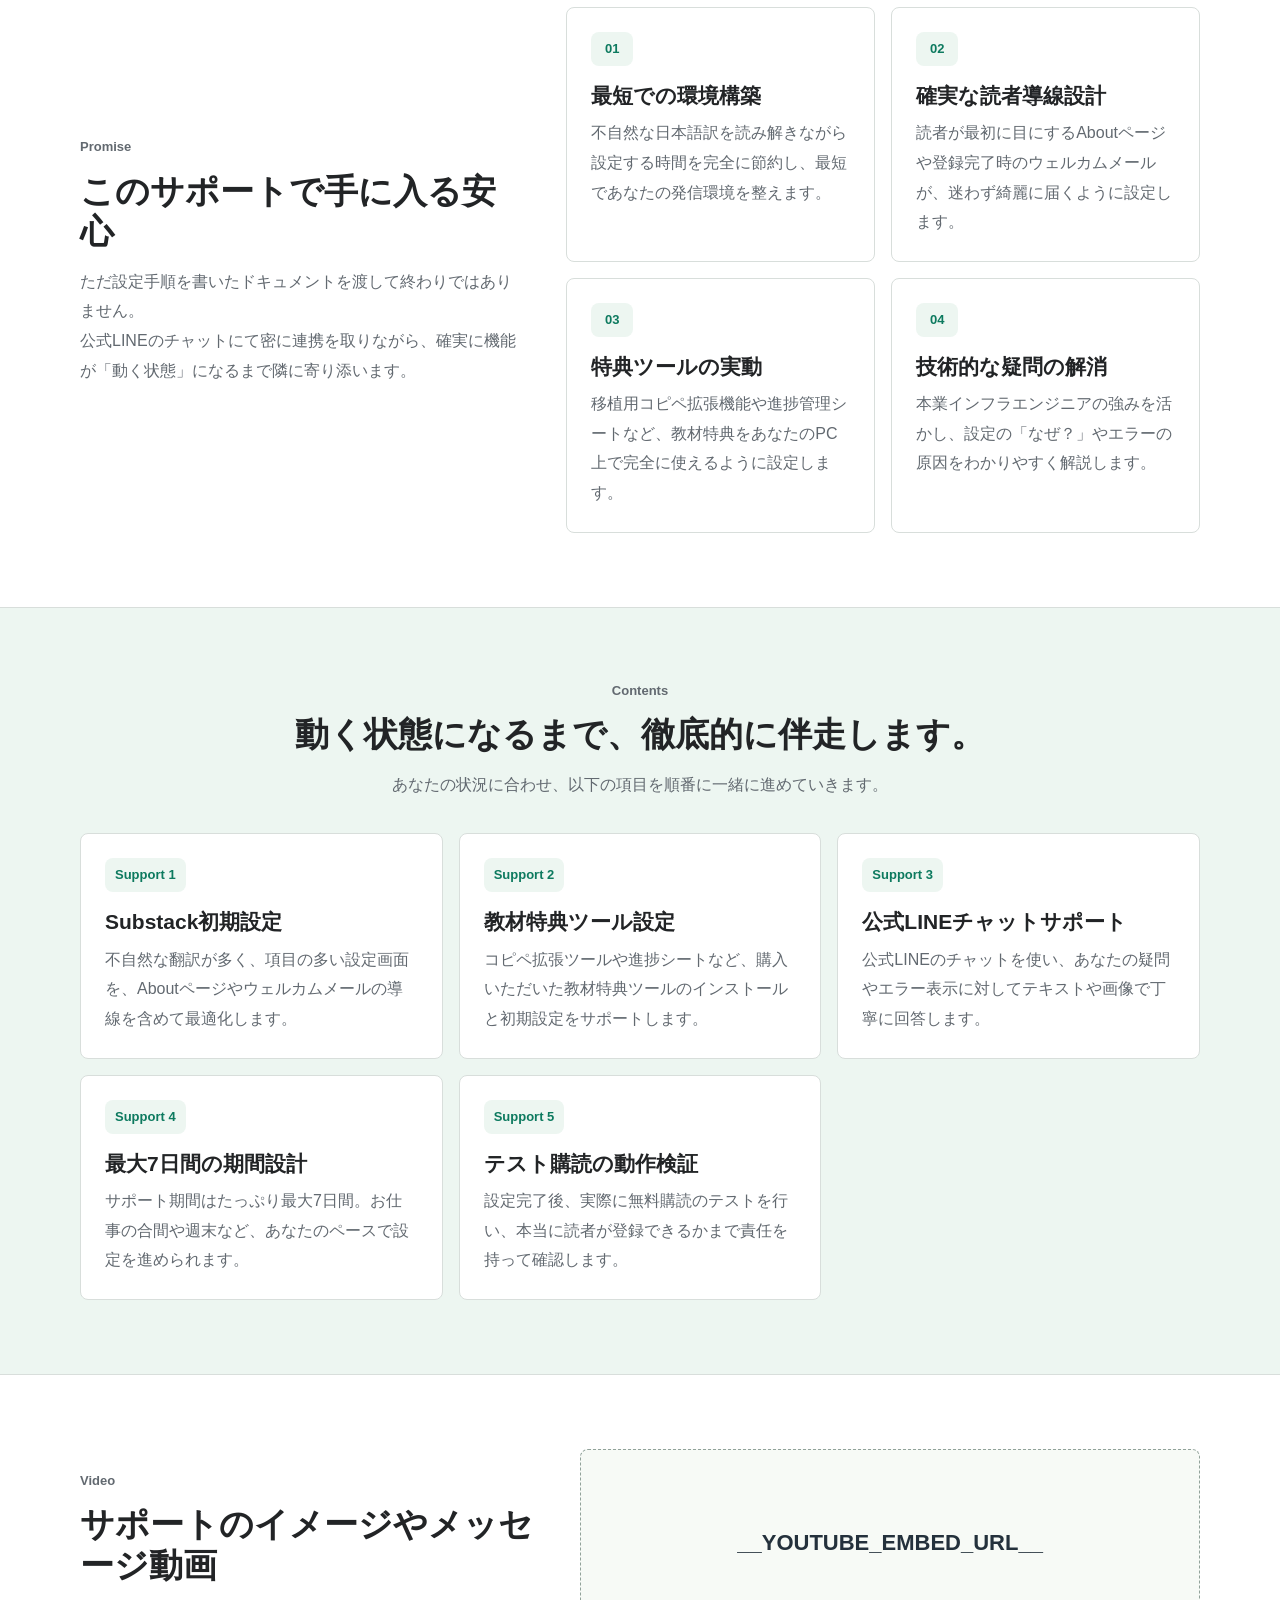
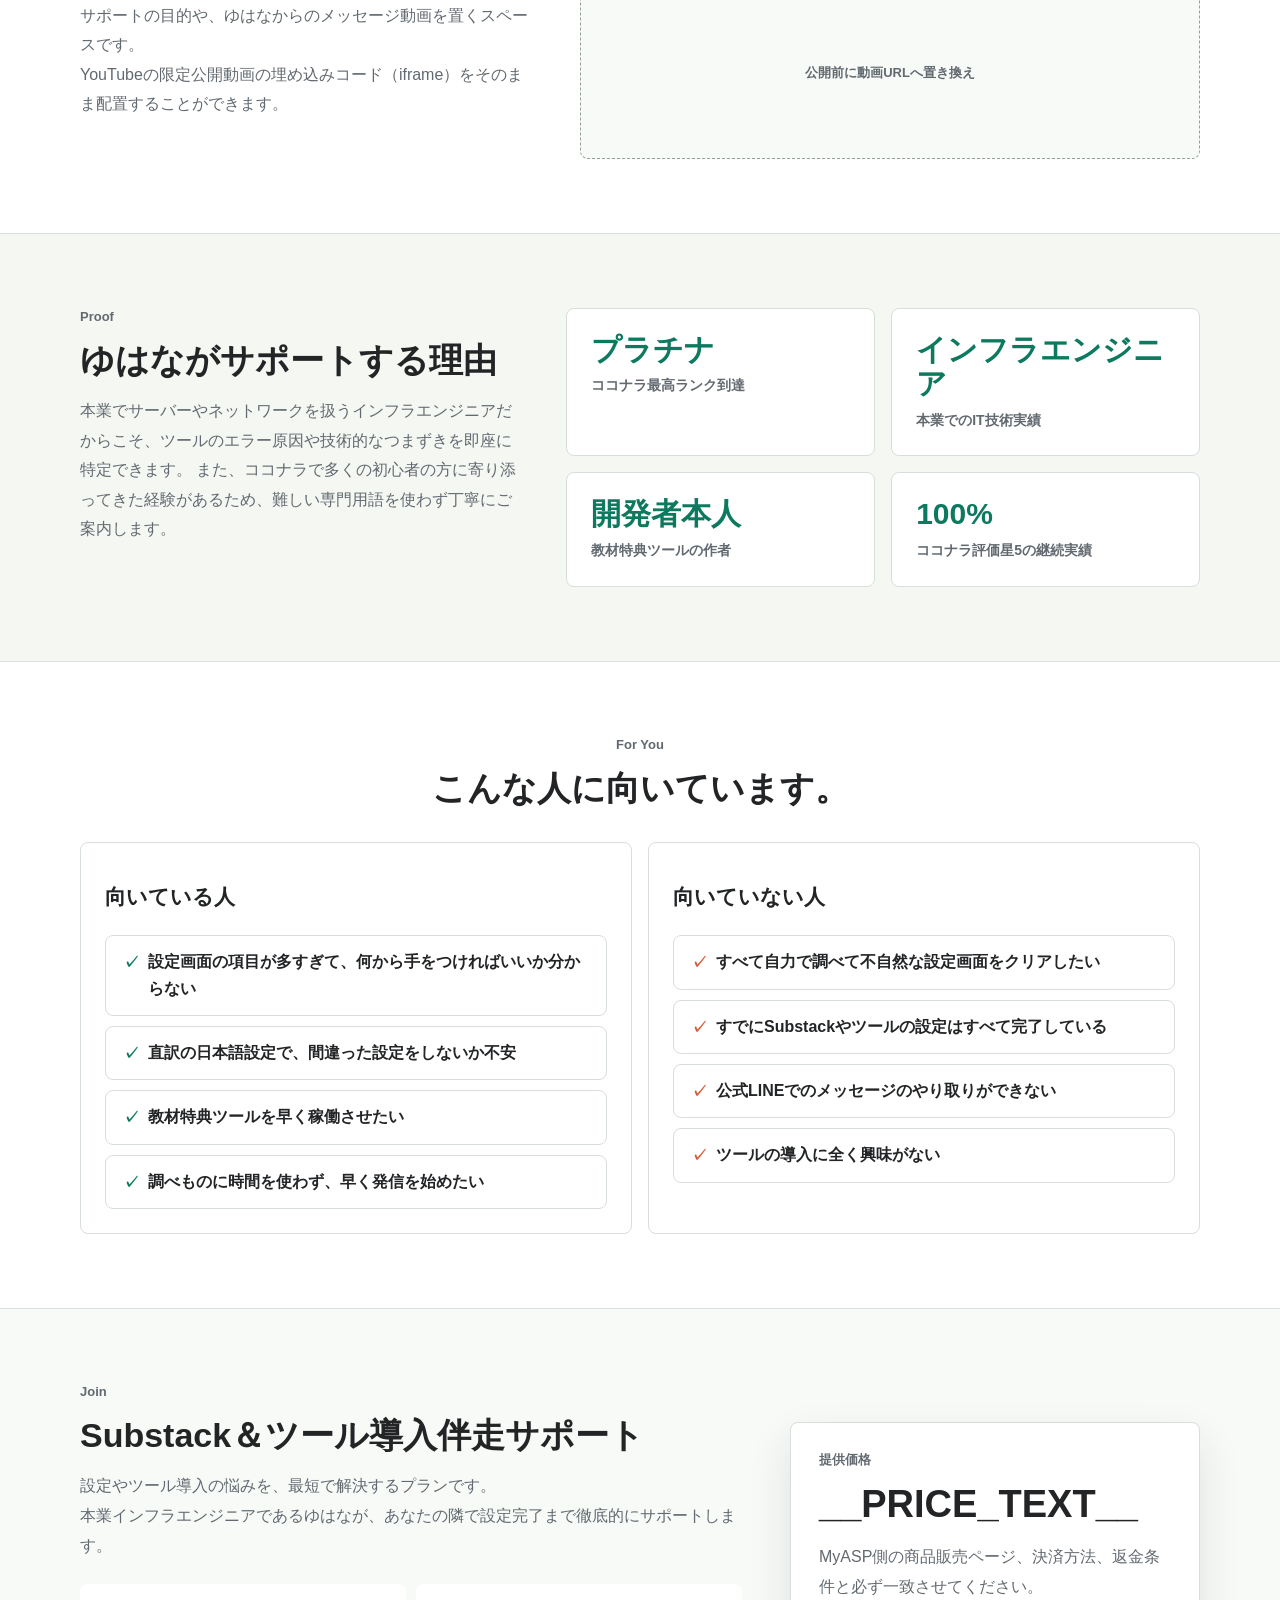
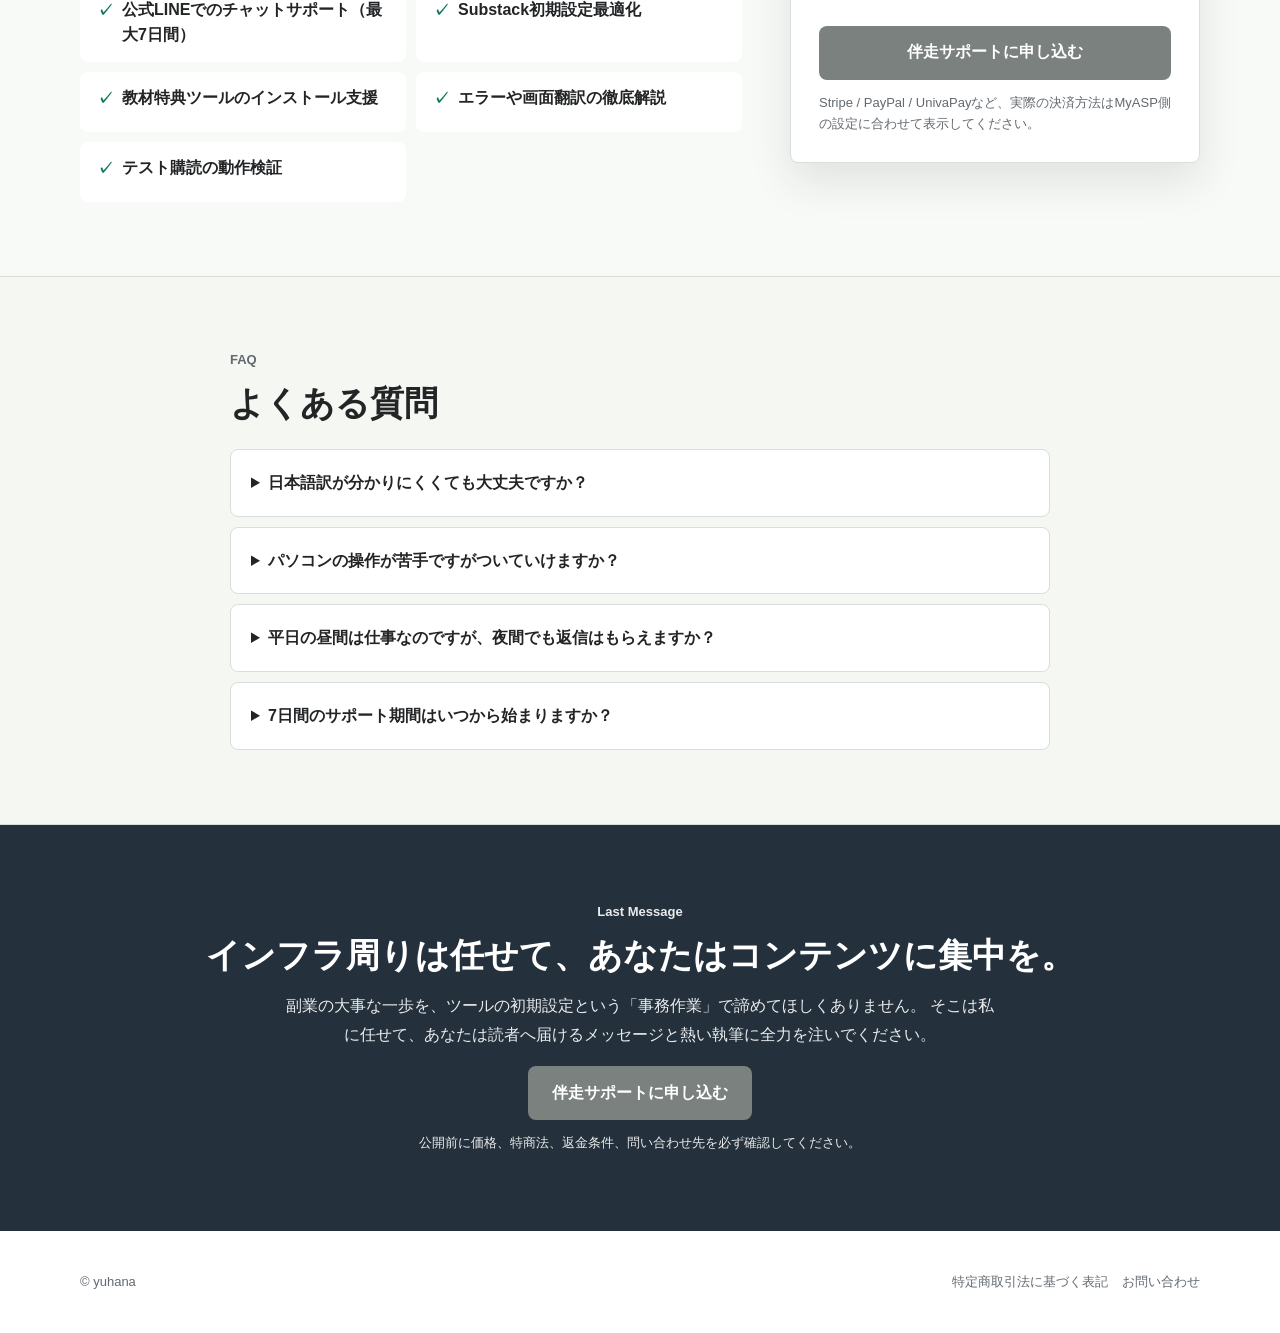
==== commit 47d6710e: "feat: サポート内容からStripe決済連携を完全に除外" ====
--- a/index.html
+++ b/index.html
@@ -4,7 +4,7 @@
   <meta charset="UTF-8">
   <meta name="viewport" content="width=device-width, initial-scale=1.0">
   <title>Substack ＆ ツール導入伴走サポート | ゆはな</title>
-  <meta name="description" content="Substackの初期設定、Stripeの決済連携、教材特典ツールの導入まで、動く状態になるまで隣で徹底的にサポートします。本業インフラエンジニアの確かな技術力と丁寧な伴走サポート。">
+  <meta name="description" content="Substackの初期設定、教材特典ツールの導入まで、動く状態になるまで隣で徹底的にサポートします。本業インフラエンジニアの確かな技術力と丁寧な伴走サポート。">
   <meta property="og:title" content="Substack ＆ ツール導入伴走サポート | ゆはな">
   <meta property="og:description" content="分かりにくい設定画面で立ち止まるのは、今日で終わりにしませんか？動く状態になるまで公式LINEで伴走サポートします。">
   <meta property="og:type" content="website">
@@ -34,8 +34,8 @@
             <span>分かりにくい日本語訳で止めないで。</span>
           </h1>
           <p class="hero__lead">
-            Substack設定、Stripe決済連携、<br>
-            特典ツール導入まで、動く状態へ伴走します。
+            Substack設定、特典ツール導入まで、<br>
+            動く状態へ伴走します。
           </p>
           <p class="hero__text">
             「設定項目が多すぎてどこから手を付ければいいか分からない」「日本語訳が直訳調で、意味が理解しにくい」そんな悩みを解消します。本業インフラエンジニアの確かな技術力と、ココナラで培った『泥臭い神対応』の伴走力で、あなたが「あとは記事を書くだけ」の環境を最短で整えます。
@@ -60,7 +60,7 @@
               </div>
               <div>
                 <dt>目的</dt>
-                <dd>発信＆決済機能の完全実動</dd>
+                <dd>発信＆ツール機能の完全実動</dd>
               </div>
               <div>
                 <dt>形式</dt>
@@ -83,7 +83,7 @@
         </p>
         <ul class="check-list">
           <li>設定項目が多すぎて、まず何をどこから設定すればいいか分からない</li>
-          <li>決済連携（Stripe）の手続きが直訳の日本語で、金銭に関わる設定なので不安になる</li>
+          <li>Aboutページやウェルカムメールなど、登録導線の設定が合っているか不安</li>
           <li>教材特典のコピペ拡張機能や進捗管理シートの導入手順で迷ってしまった</li>
           <li>仕事や家事で忙しく、分かりにくい設定を自分で調べて解決する時間がない</li>
         </ul>
@@ -112,8 +112,8 @@
           </article>
           <article>
             <span>02</span>
-            <h3>金銭面の安心設計</h3>
-            <p>複雑なStripe決済連携を、直訳の分かりにくい設定項目に迷うことなく、ミスなく確実に完了させます。</p>
+            <h3>確実な読者導線設計</h3>
+            <p>読者が最初に目にするAboutページや登録完了時のウェルカムメールが、迷わず綺麗に届くように設定します。</p>
           </article>
           <article>
             <span>03</span>
@@ -147,28 +147,23 @@
           </article>
           <article class="module">
             <span>Support 2</span>
-            <h3>Stripe決済連携</h3>
-            <p>直訳調で分かりにくい決済プラットフォーム「Stripe」のアカウント作成から、Substackへの連携、動作テストまで行います。</p>
-          </article>
-          <article class="module">
-            <span>Support 3</span>
             <h3>教材特典ツール設定</h3>
             <p>コピペ拡張ツールや進捗シートなど、購入いただいた教材特典ツールのインストールと初期設定をサポートします。</p>
           </article>
           <article class="module">
-            <span>Support 4</span>
+            <span>Support 3</span>
             <h3>公式LINEチャットサポート</h3>
             <p>公式LINEのチャットを使い、あなたの疑問やエラー表示に対してテキストや画像で丁寧に回答します。</p>
           </article>
           <article class="module">
-            <span>Support 5</span>
+            <span>Support 4</span>
             <h3>最大7日間の期間設計</h3>
             <p>サポート期間はたっぷり最大7日間。お仕事の合間や週末など、あなたのペースで設定を進められます。</p>
           </article>
           <article class="module">
-            <span>Support 6</span>
-            <h3>テスト購読の検証</h3>
-            <p>設定完了後、実際にテスト購読とテスト決済を行い、本当に読者が登録できるかまで責任を持って確認します。</p>
+            <span>Support 5</span>
+            <h3>テスト購読の動作検証</h3>
+            <p>設定完了後、実際に無料購読のテストを行い、本当に読者が登録できるかまで責任を持って確認します。</p>
           </article>
         </div>
       </div>
@@ -245,7 +240,7 @@
             <h3>向いていない人</h3>
             <ul class="check-list check-list--plain check-list--muted">
               <li>すべて自力で調べて不自然な設定画面をクリアしたい</li>
-              <li>すでにSubstackの有料設定も完了している</li>
+              <li>すでにSubstackやツールの設定はすべて完了している</li>
               <li>公式LINEでのメッセージのやり取りができない</li>
               <li>ツールの導入に全く興味がない</li>
             </ul>
@@ -267,10 +262,9 @@
           <ul class="feature-list">
             <li>公式LINEでのチャットサポート（最大7日間）</li>
             <li>Substack初期設定最適化</li>
-            <li>Stripe決済連携サポート</li>
             <li>教材特典ツールのインストール支援</li>
             <li>エラーや画面翻訳の徹底解説</li>
-            <li>テスト購読・決済の動作検証</li>
+            <li>テスト購読の動作検証</li>
           </ul>
         </div>
         <aside class="price-panel">
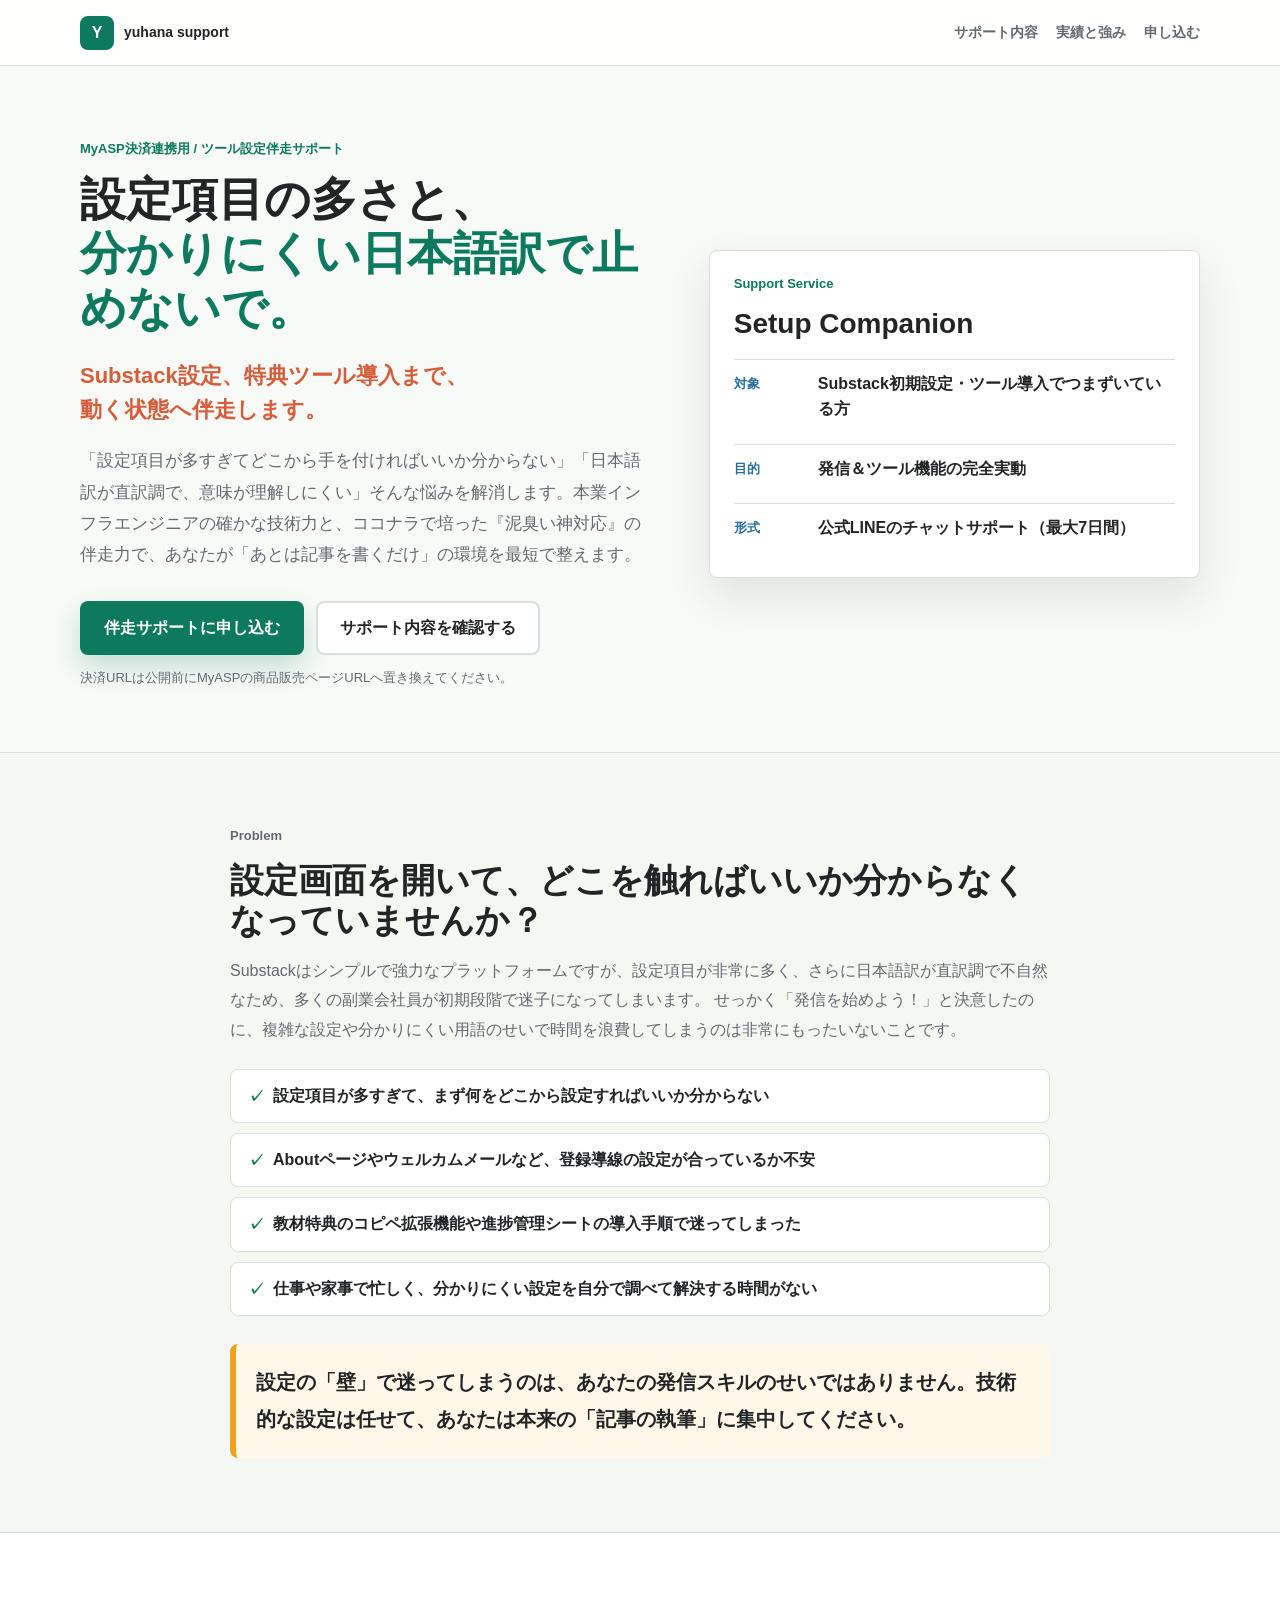
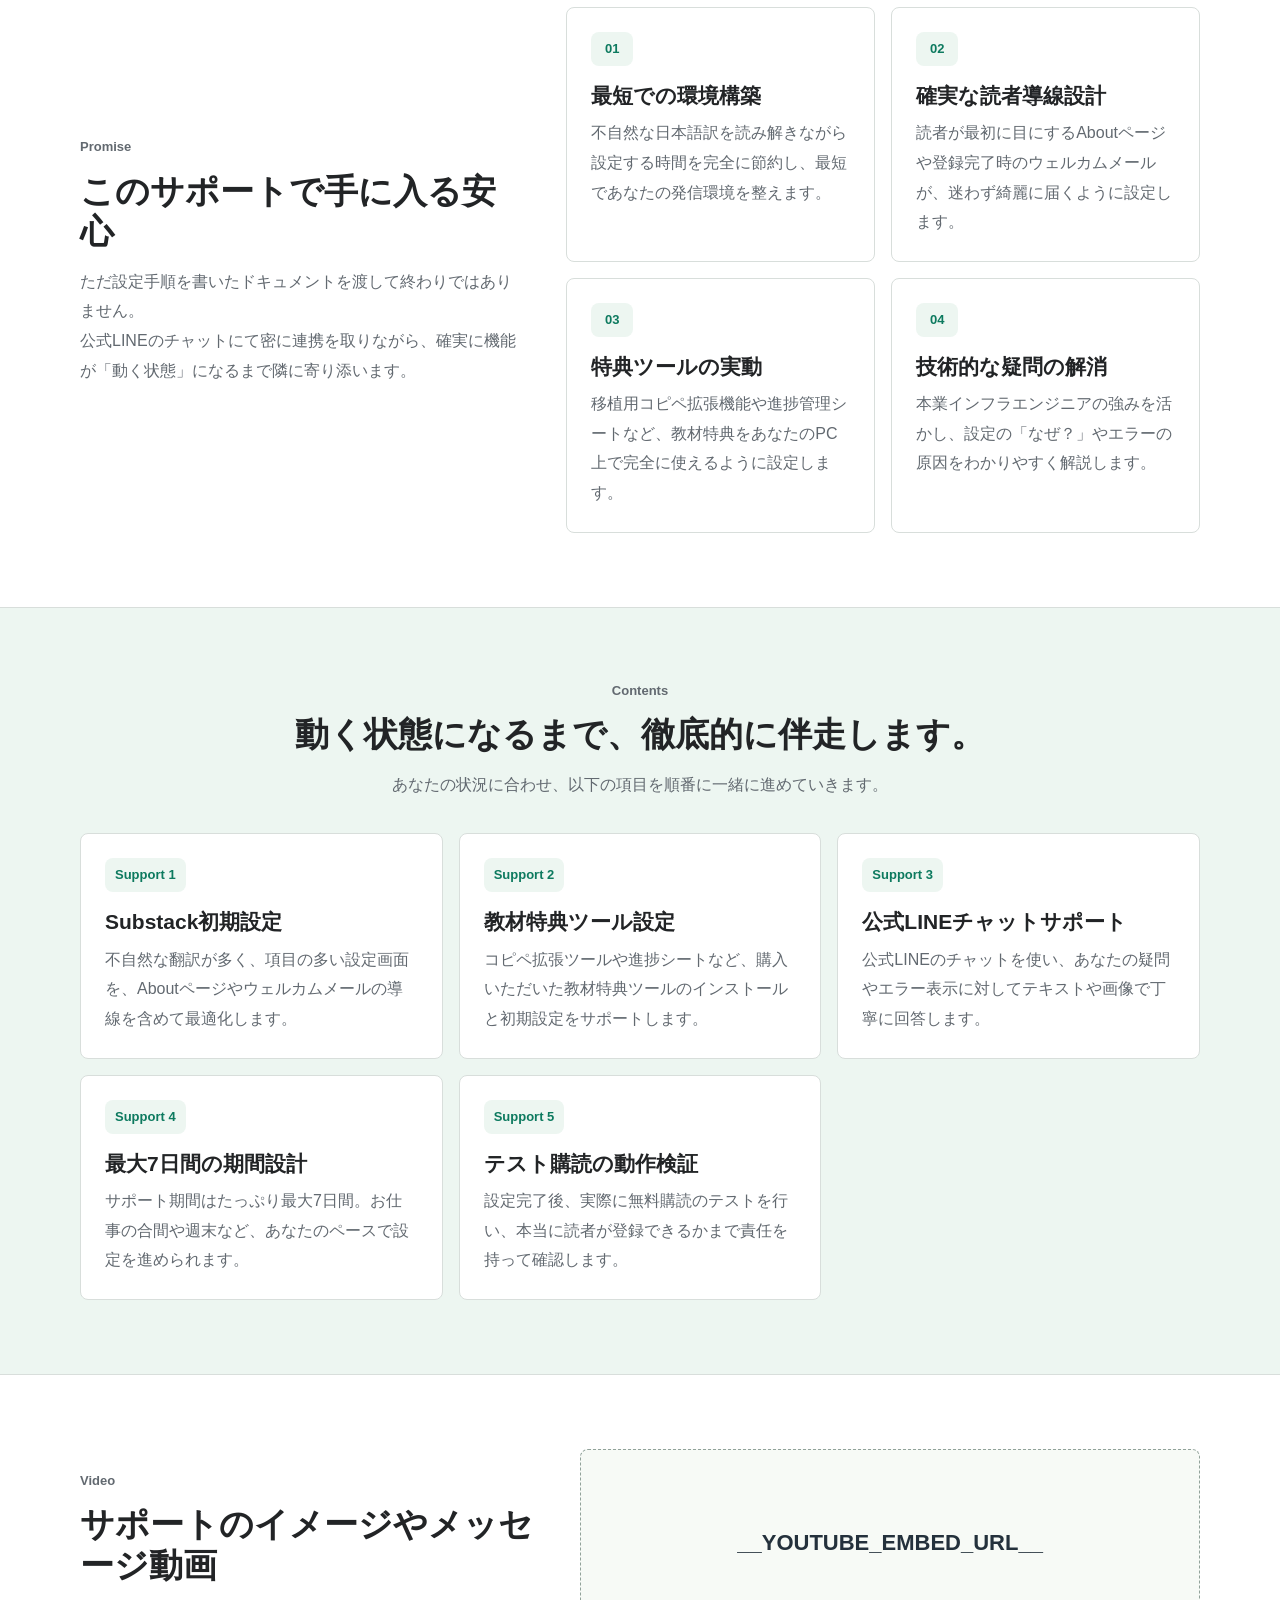
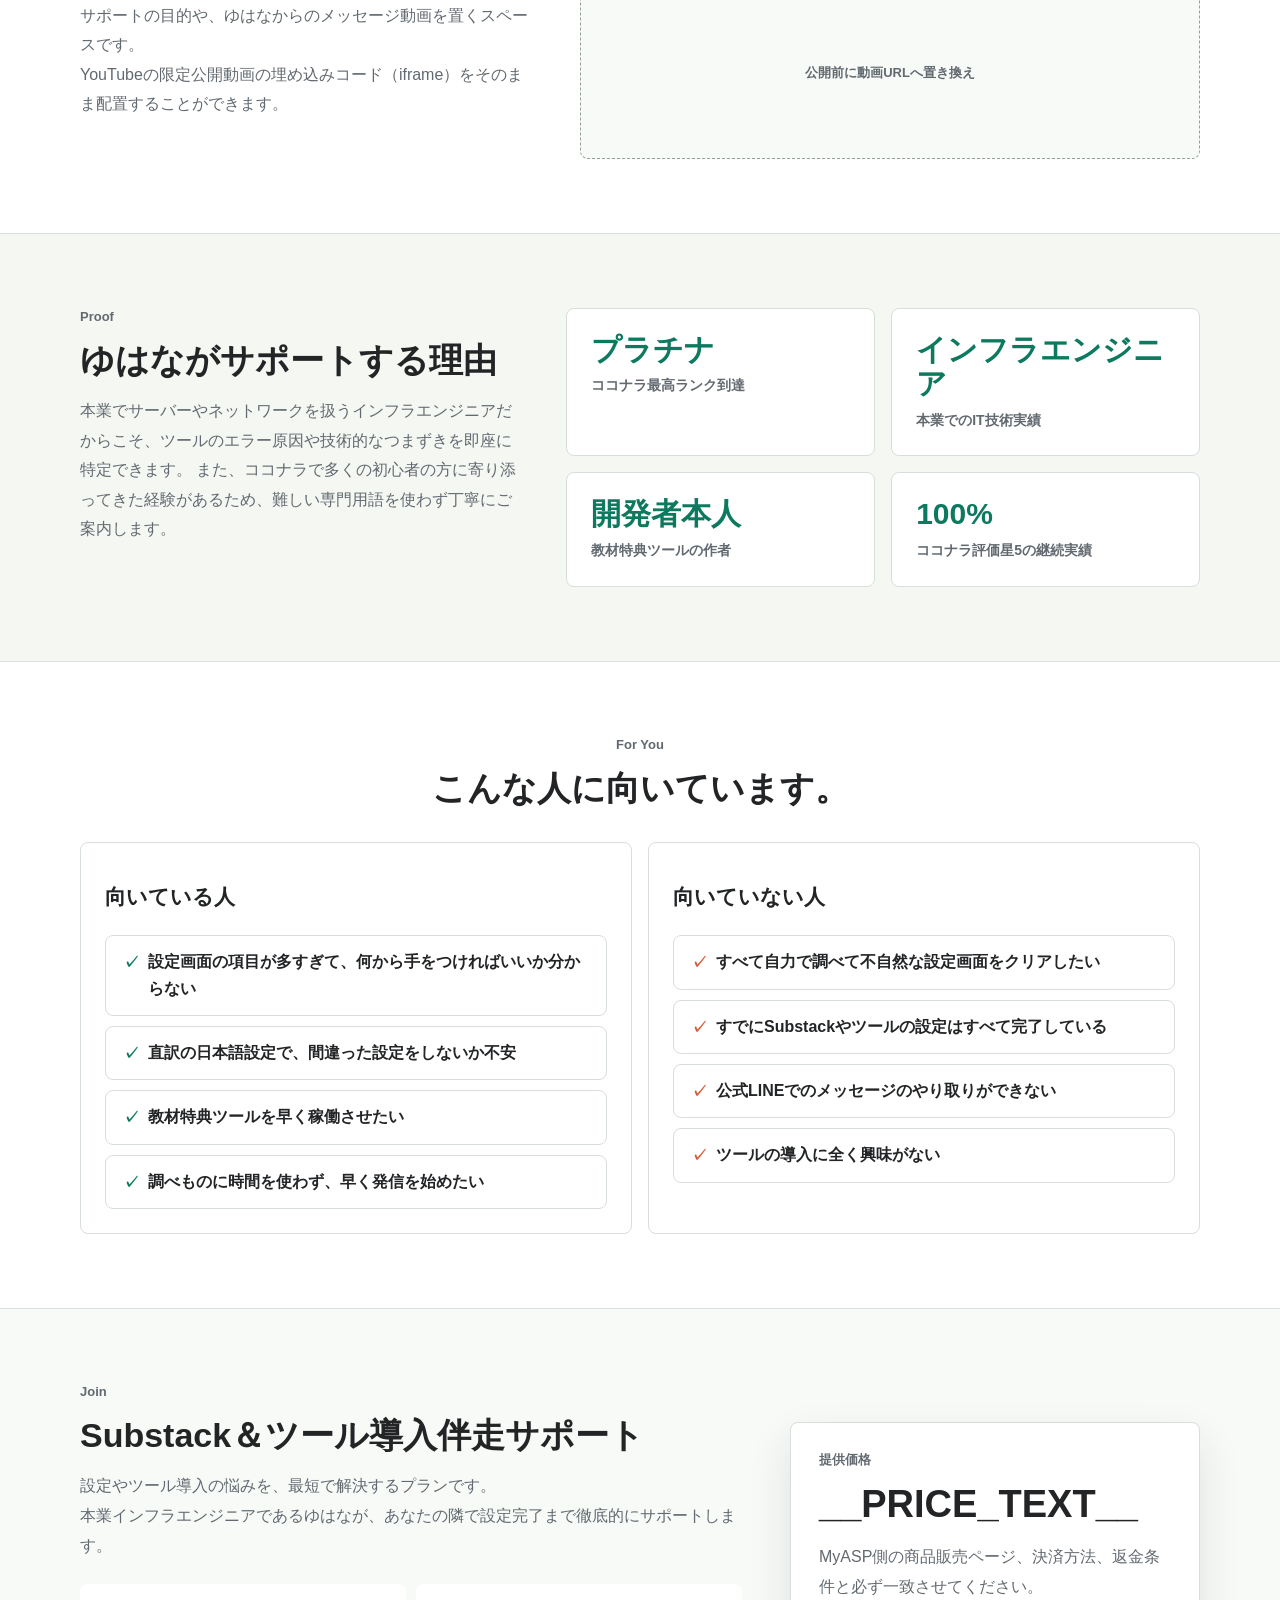
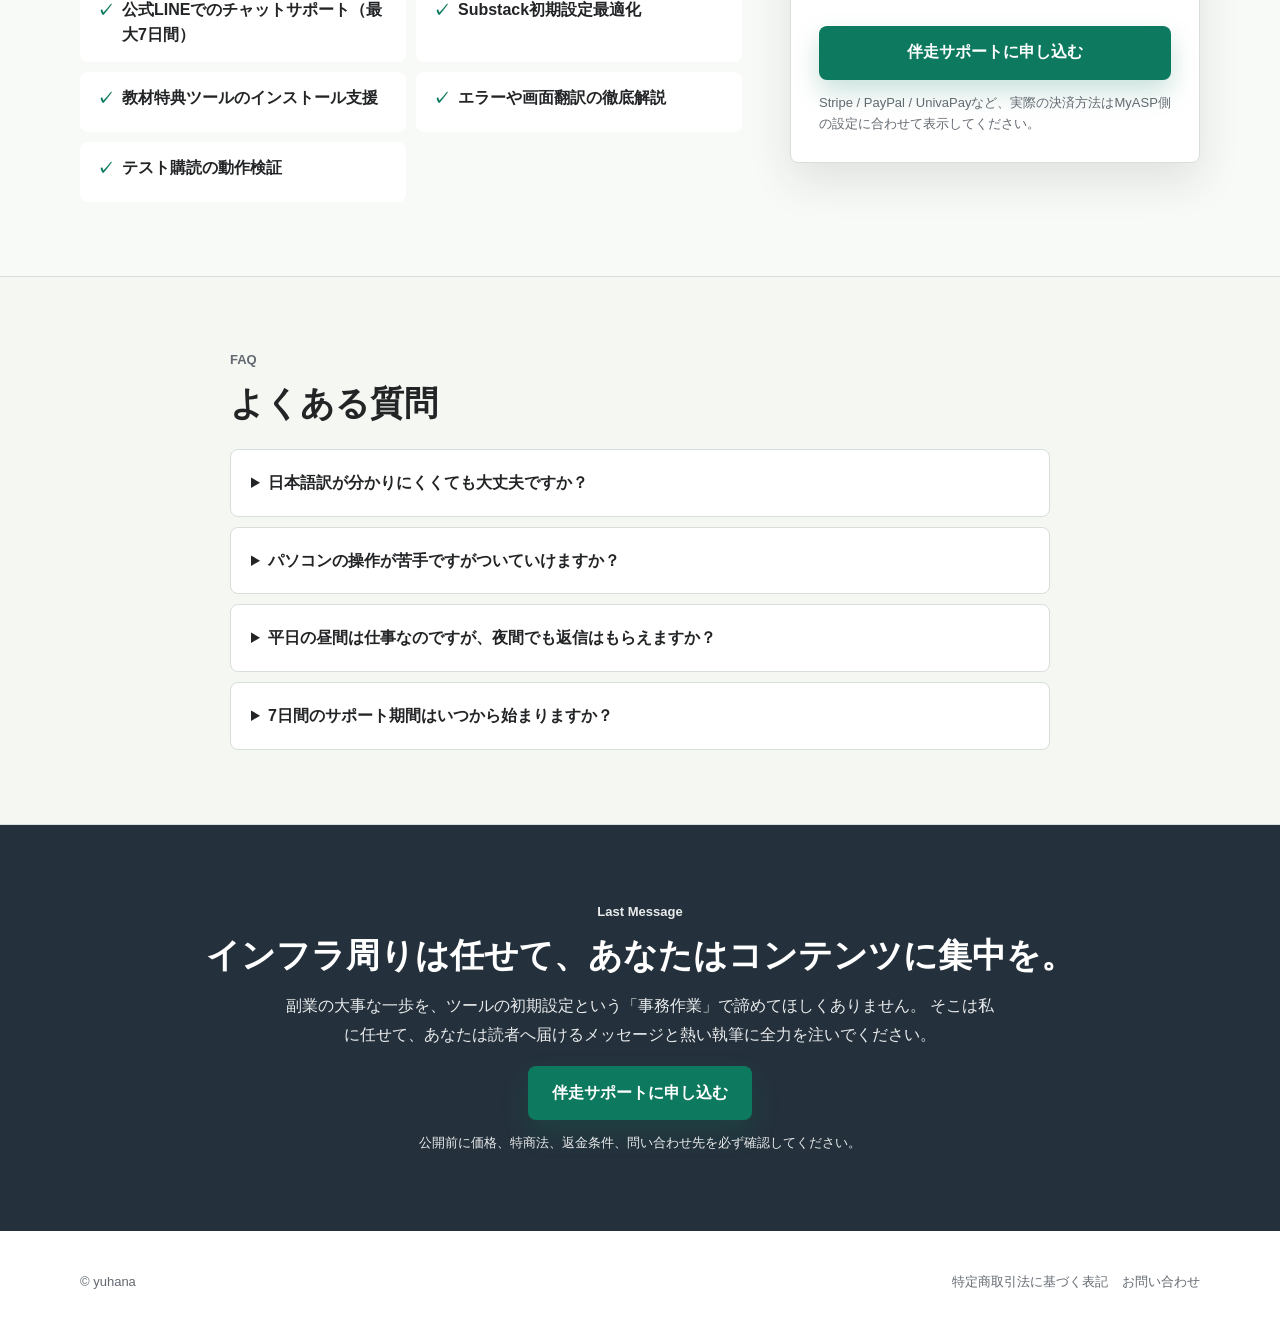
==== commit 04ae688e: "feat: 実際のMyASP決済URLへの差し替え" ====
--- a/index.html
+++ b/index.html
@@ -41,7 +41,7 @@
             「設定項目が多すぎてどこから手を付ければいいか分からない」「日本語訳が直訳調で、意味が理解しにくい」そんな悩みを解消します。本業インフラエンジニアの確かな技術力と、ココナラで培った『泥臭い神対応』の伴走力で、あなたが「あとは記事を書くだけ」の環境を最短で整えます。
           </p>
           <div class="hero__actions">
-            <a class="button button--primary js-payment-link" href="__MYASP_PAYMENT_URL__">伴走サポートに申し込む</a>
+            <a class="button button--primary js-payment-link" href="https://yuhana.net/p/r/TaUV2mV3">伴走サポートに申し込む</a>
             <a class="button button--ghost" href="#contents">サポート内容を確認する</a>
           </div>
           <p class="microcopy">
@@ -273,7 +273,7 @@
           <p class="price-panel__note">
             MyASP側の商品販売ページ、決済方法、返金条件と必ず一致させてください。
           </p>
-          <a class="button button--primary button--wide js-payment-link" href="__MYASP_PAYMENT_URL__">伴走サポートに申し込む</a>
+          <a class="button button--primary button--wide js-payment-link" href="https://yuhana.net/p/r/TaUV2mV3">伴走サポートに申し込む</a>
           <p class="microcopy">
             Stripe / PayPal / UnivaPayなど、実際の決済方法はMyASP側の設定に合わせて表示してください。
           </p>
@@ -316,7 +316,7 @@
           副業の大事な一歩を、ツールの初期設定という「事務作業」で諦めてほしくありません。
           そこは私に任せて、あなたは読者へ届けるメッセージと熱い執筆に全力を注いでください。
         </p>
-        <a class="button button--primary js-payment-link" href="__MYASP_PAYMENT_URL__">伴走サポートに申し込む</a>
+        <a class="button button--primary js-payment-link" href="https://yuhana.net/p/r/TaUV2mV3">伴走サポートに申し込む</a>
         <p class="microcopy">公開前に価格、特商法、返金条件、問い合わせ先を必ず確認してください。</p>
       </div>
     </section>
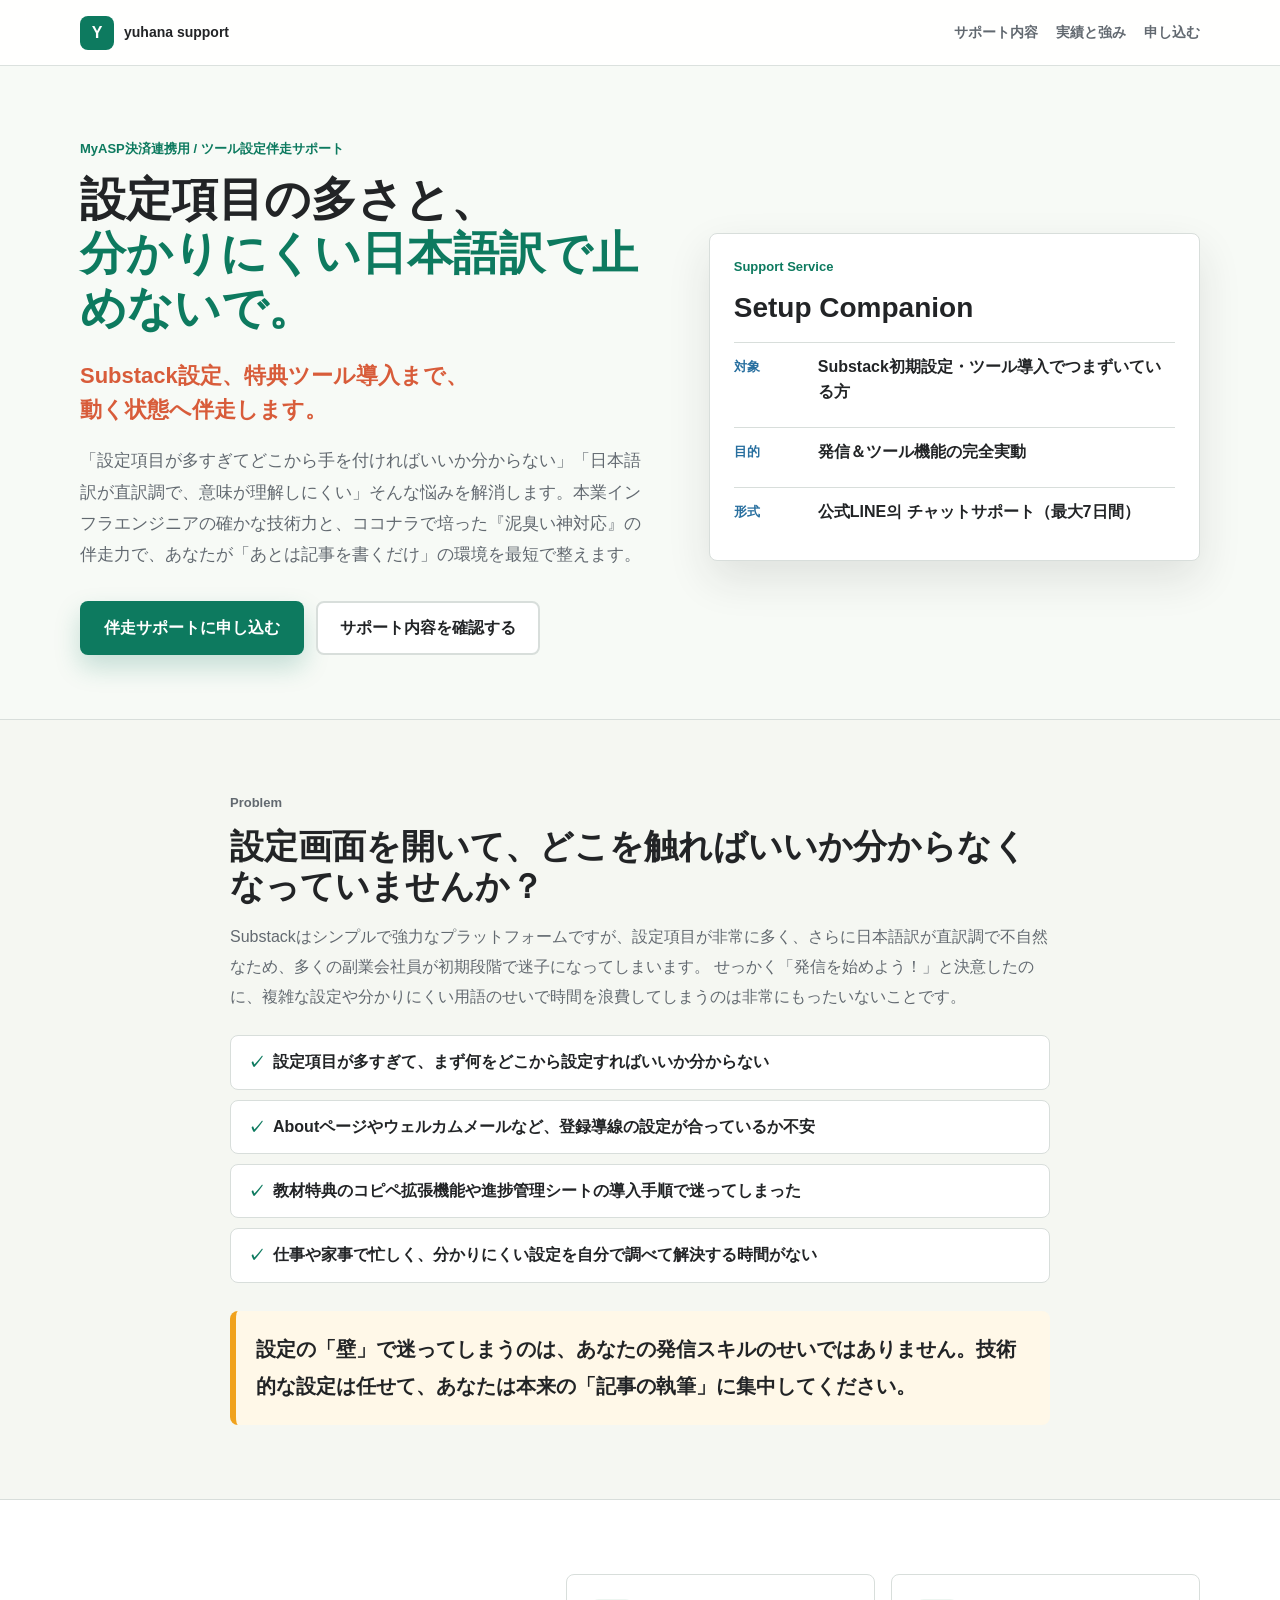
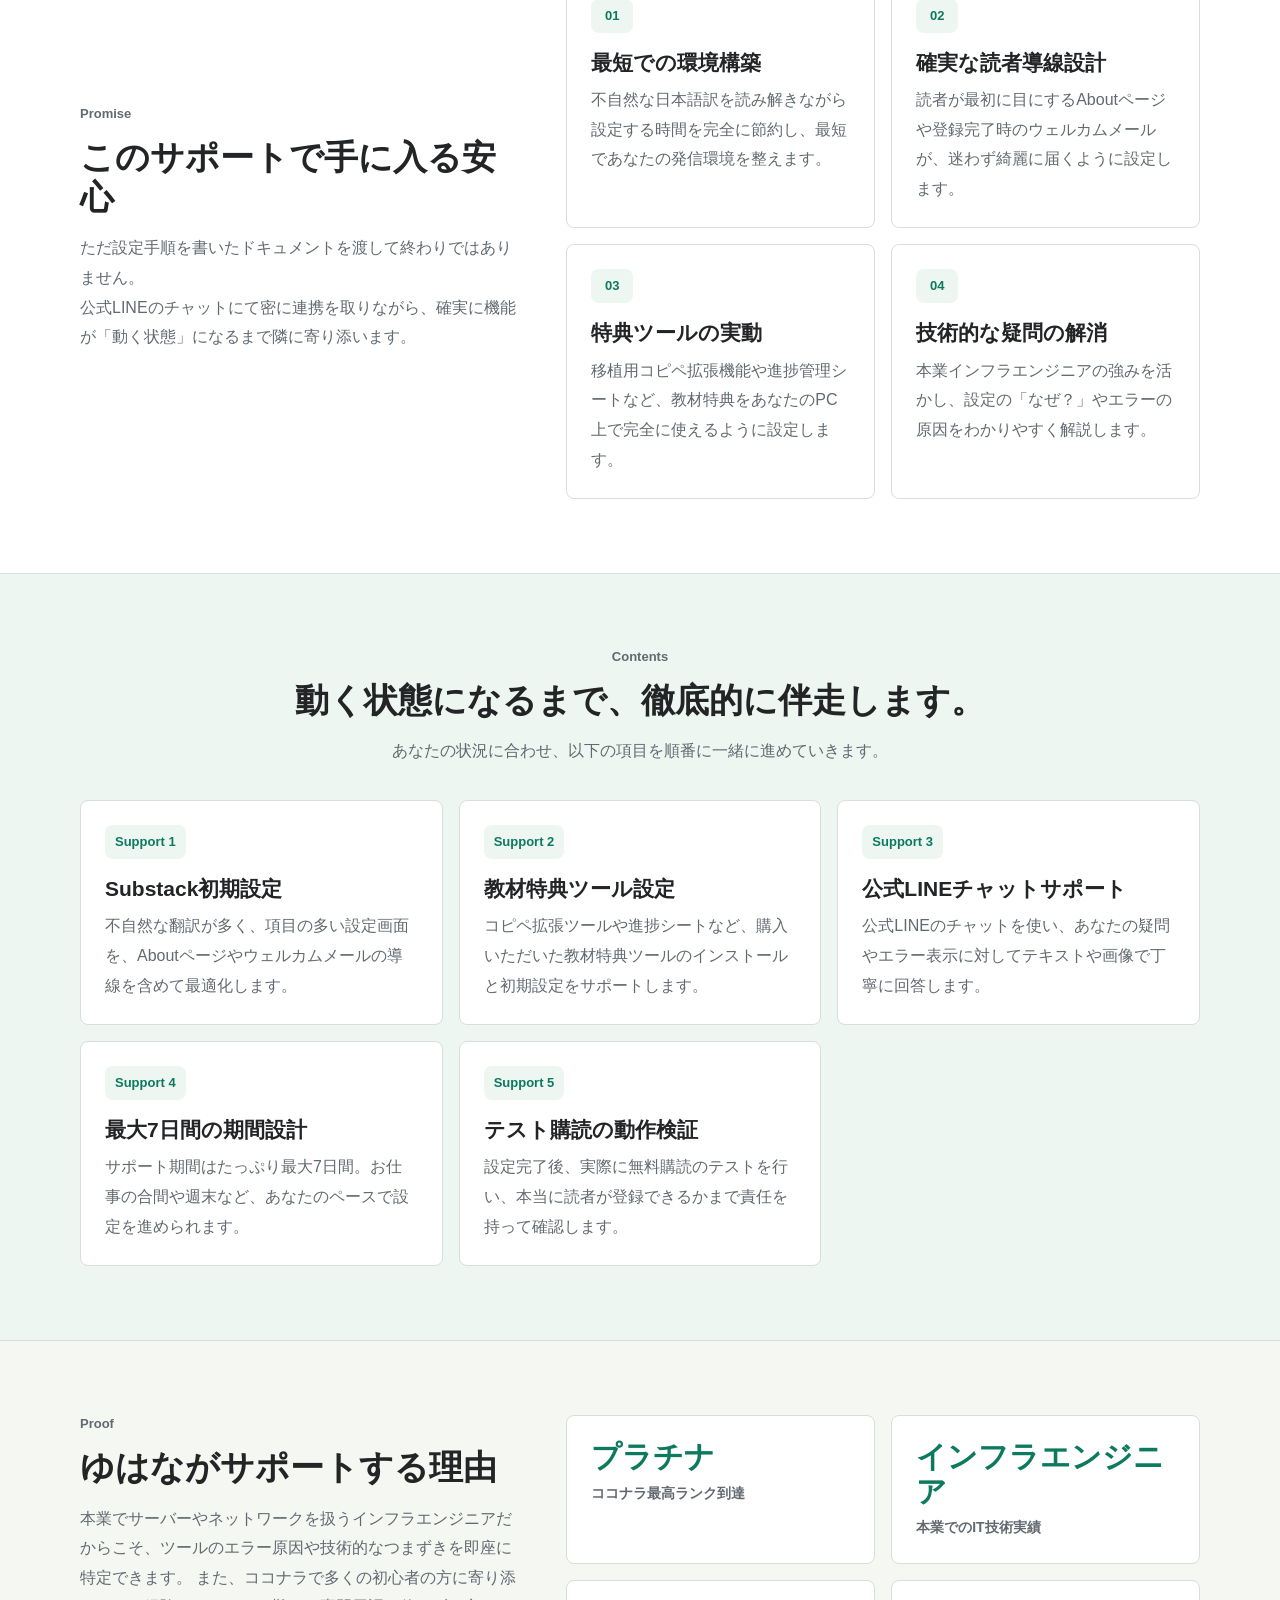
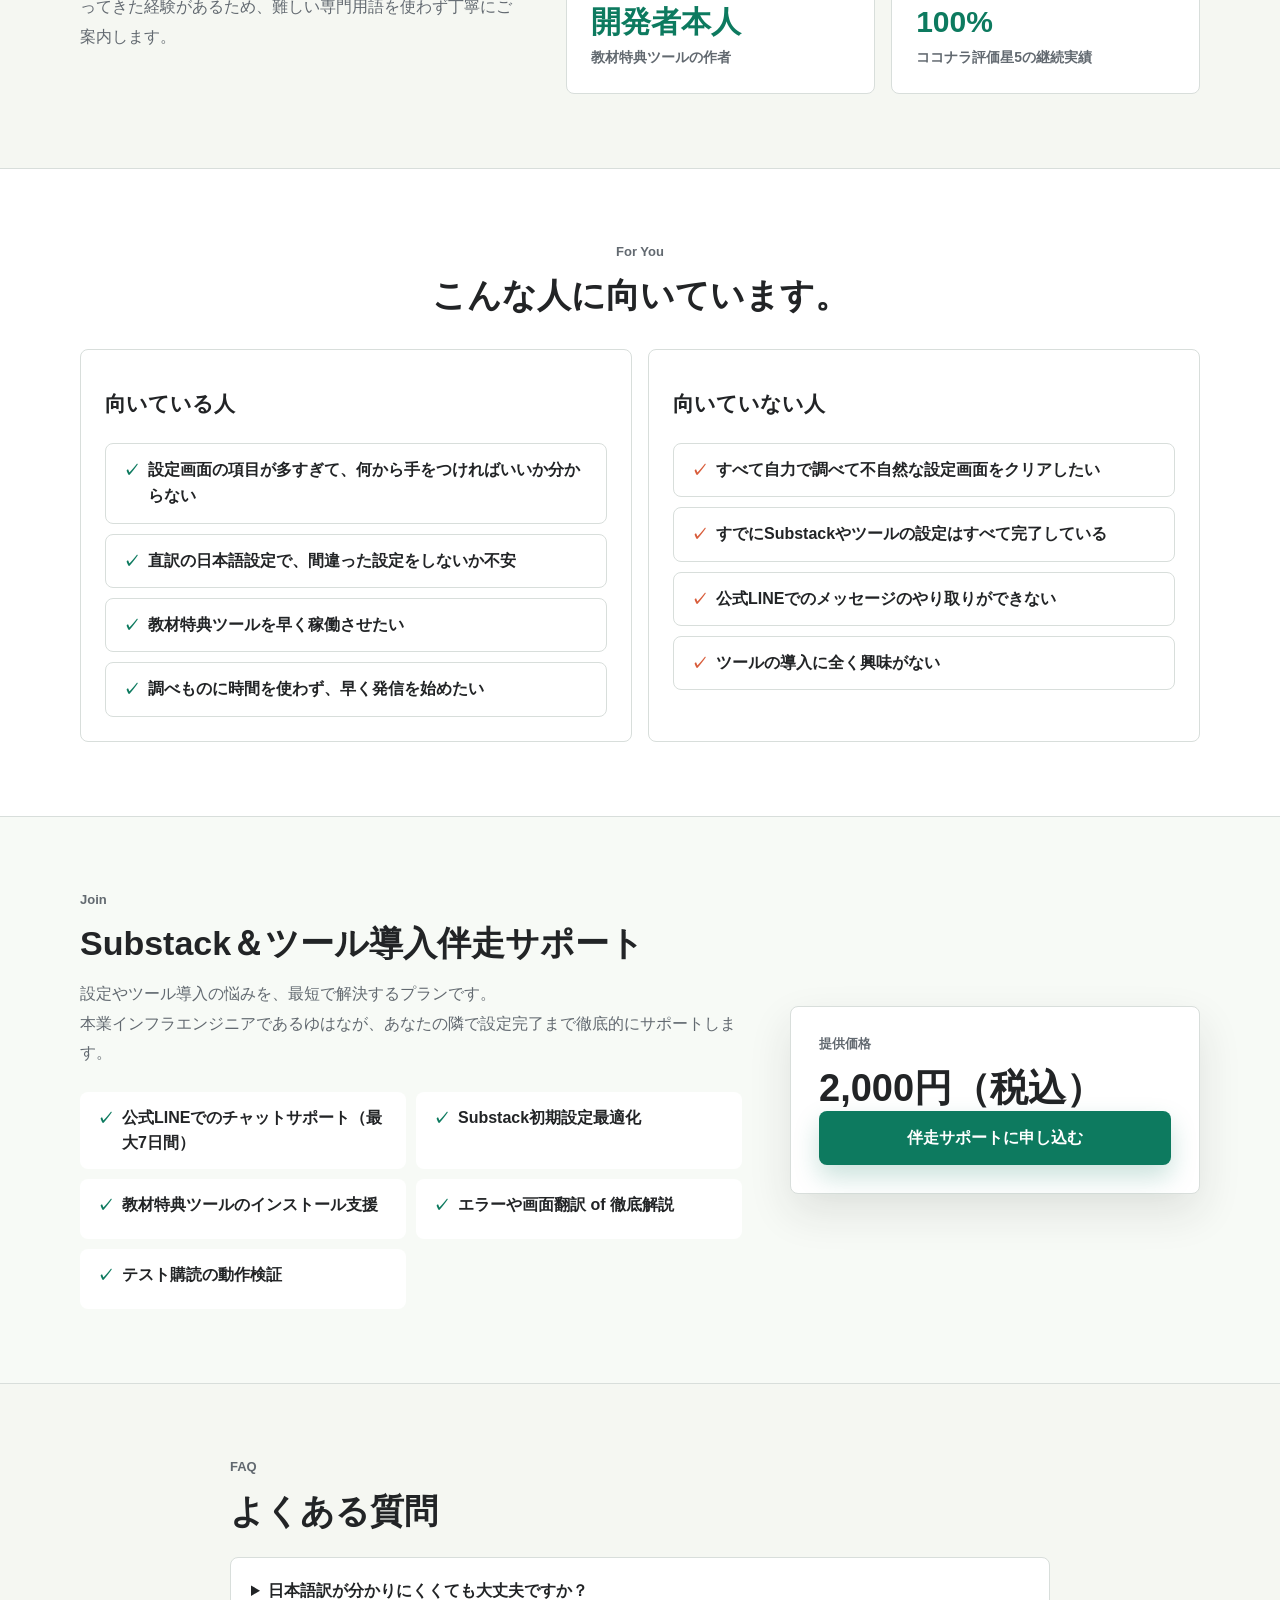
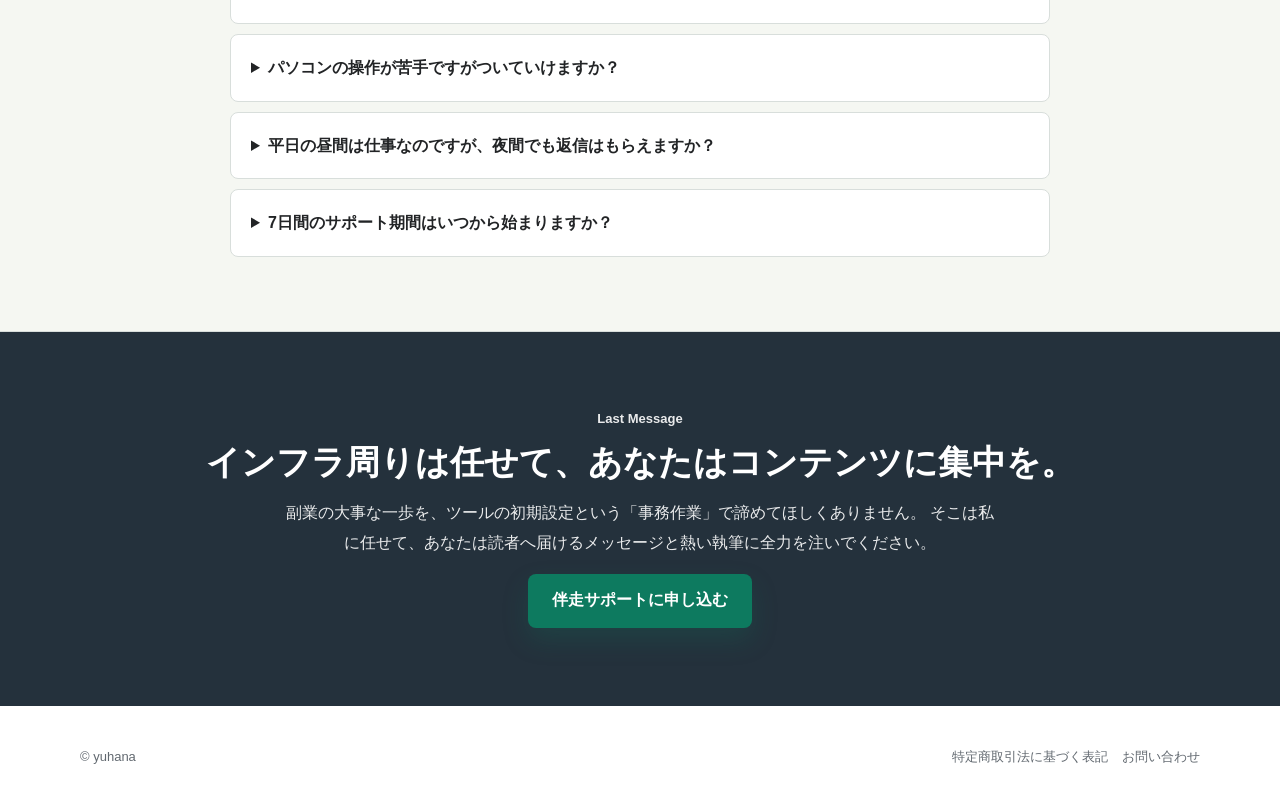
==== commit 40d1ae43: "feat: 不要な注記の削除、Videoセクションの削除、価格2,000円の反映" ====
--- a/index.html
+++ b/index.html
@@ -44,9 +44,6 @@
             <a class="button button--primary js-payment-link" href="https://yuhana.net/p/r/TaUV2mV3">伴走サポートに申し込む</a>
             <a class="button button--ghost" href="#contents">サポート内容を確認する</a>
           </div>
-          <p class="microcopy">
-            決済URLは公開前にMyASPの商品販売ページURLへ置き換えてください。
-          </p>
         </div>
 
         <aside class="hero-visual" aria-label="プログラム概要">
@@ -64,7 +61,7 @@
               </div>
               <div>
                 <dt>形式</dt>
-                <dd>公式LINEのチャットサポート（最大7日間）</dd>
+                <dd>公式LINE의 チャットサポート（最大7日間）</dd>
               </div>
             </dl>
           </div>
@@ -169,24 +166,6 @@
       </div>
     </section>
 
-    <!-- 動画プレースホルダー（必要に応じて差し替え） -->
-    <section class="section">
-      <div class="container video-band">
-        <div>
-          <p class="section__label">Video</p>
-          <h2>サポートのイメージやメッセージ動画</h2>
-          <p>
-            サポートの目的や、ゆはなからのメッセージ動画を置くスペースです。<br>
-            YouTubeの限定公開動画の埋め込みコード（iframe）をそのまま配置することができます。
-          </p>
-        </div>
-        <div class="video-placeholder">
-          <p>__YOUTUBE_EMBED_URL__</p>
-          <span>公開前に動画URLへ置き換え</span>
-        </div>
-      </div>
-    </section>
-
     <!-- 実績と強み -->
     <section class="section section--quiet" id="proof">
       <div class="container split split--start">
@@ -263,20 +242,14 @@
             <li>公式LINEでのチャットサポート（最大7日間）</li>
             <li>Substack初期設定最適化</li>
             <li>教材特典ツールのインストール支援</li>
-            <li>エラーや画面翻訳の徹底解説</li>
+            <li>エラーや画面翻訳 of 徹底解説</li>
             <li>テスト購読の動作検証</li>
           </ul>
         </div>
         <aside class="price-panel">
           <p class="price-panel__label">提供価格</p>
-          <p class="price">__PRICE_TEXT__</p>
-          <p class="price-panel__note">
-            MyASP側の商品販売ページ、決済方法、返金条件と必ず一致させてください。
-          </p>
+          <p class="price">2,000円（税込）</p>
           <a class="button button--primary button--wide js-payment-link" href="https://yuhana.net/p/r/TaUV2mV3">伴走サポートに申し込む</a>
-          <p class="microcopy">
-            Stripe / PayPal / UnivaPayなど、実際の決済方法はMyASP側の設定に合わせて表示してください。
-          </p>
         </aside>
       </div>
     </section>
@@ -317,7 +290,6 @@
           そこは私に任せて、あなたは読者へ届けるメッセージと熱い執筆に全力を注いでください。
         </p>
         <a class="button button--primary js-payment-link" href="https://yuhana.net/p/r/TaUV2mV3">伴走サポートに申し込む</a>
-        <p class="microcopy">公開前に価格、特商法、返金条件、問い合わせ先を必ず確認してください。</p>
       </div>
     </section>
   </main>
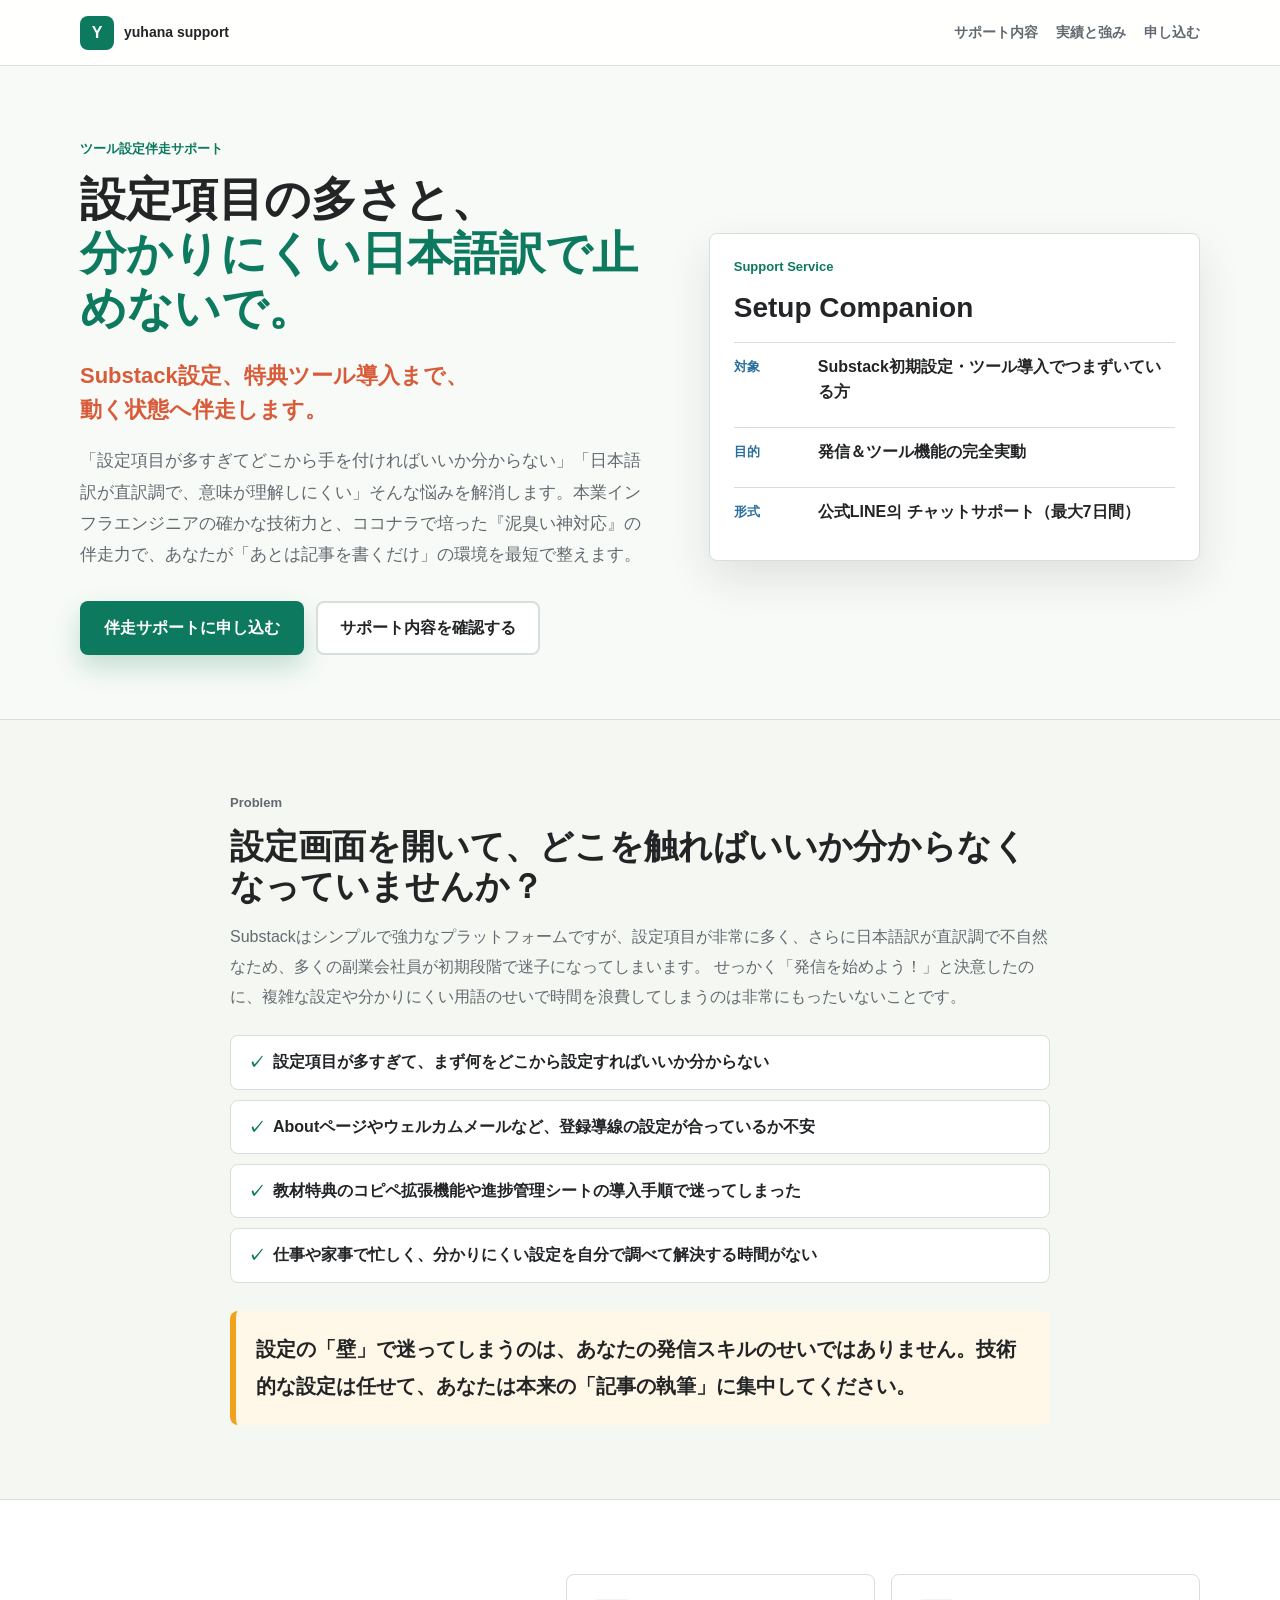
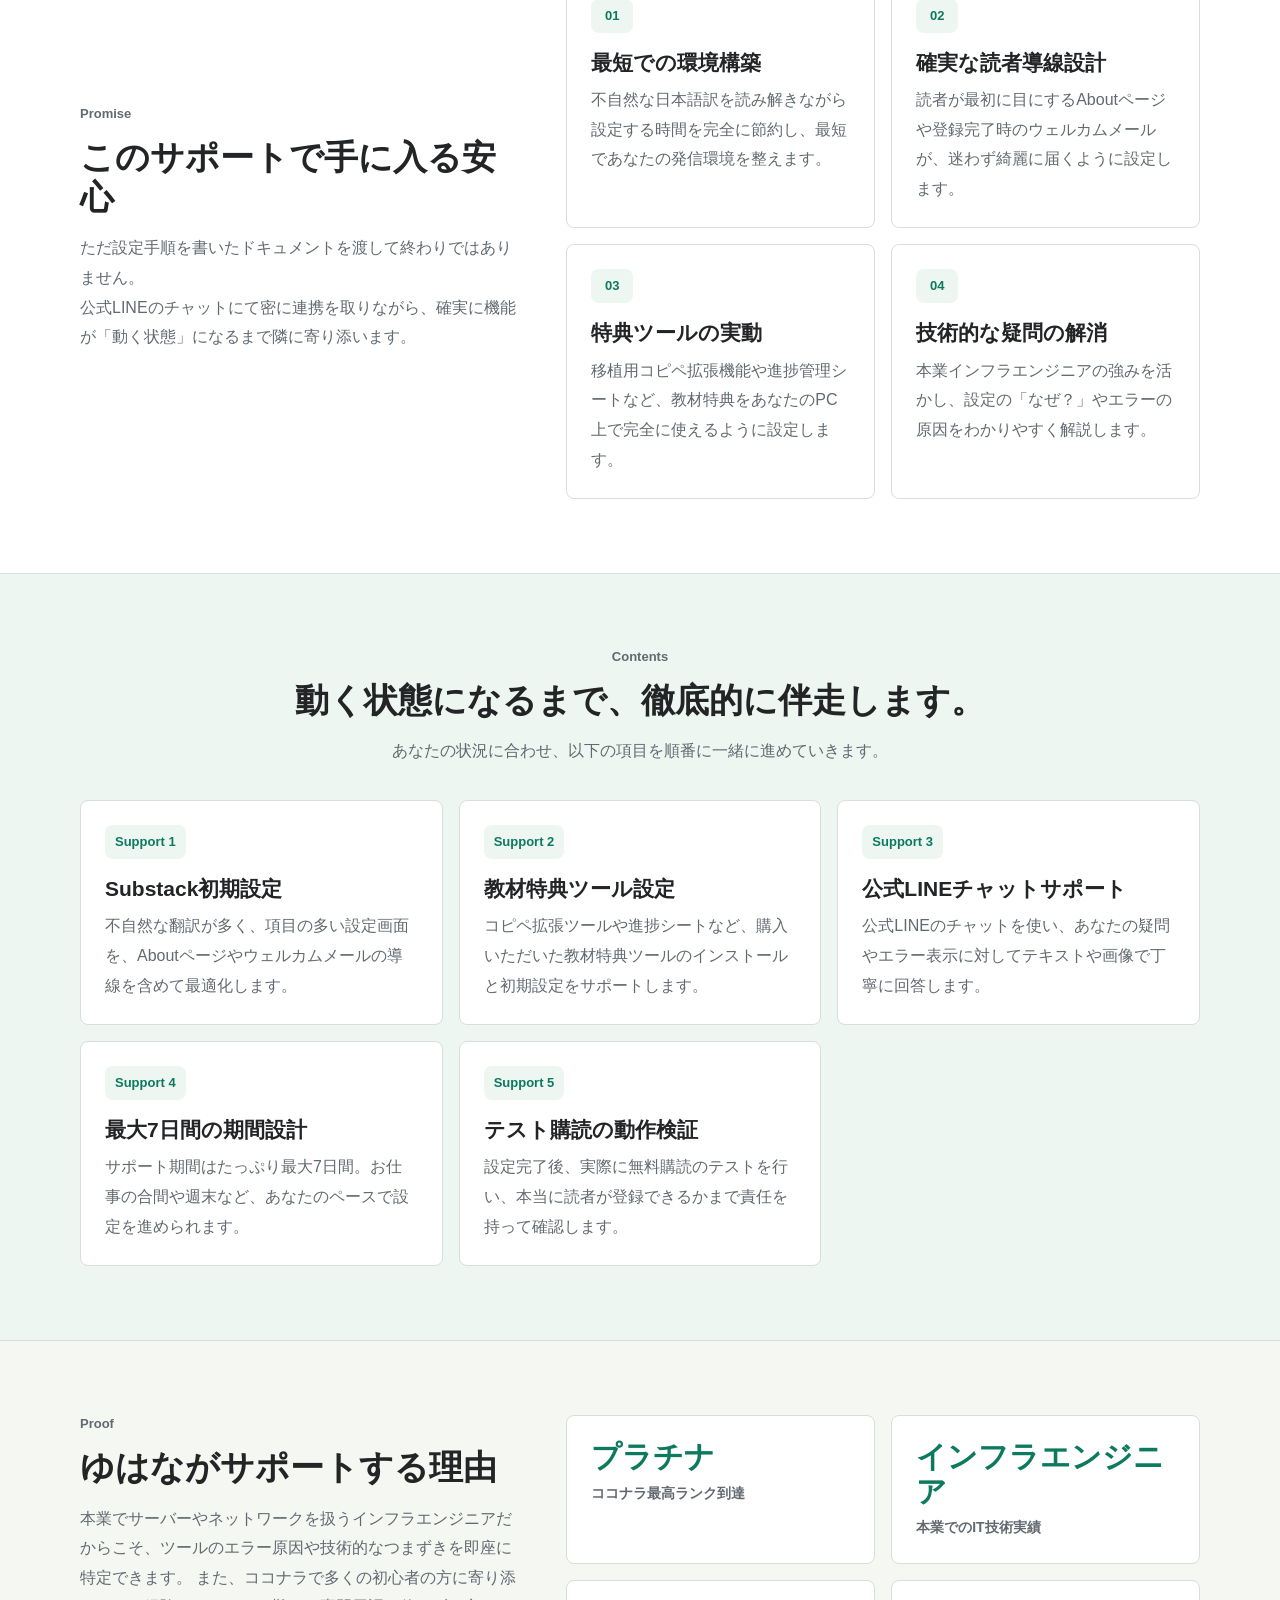
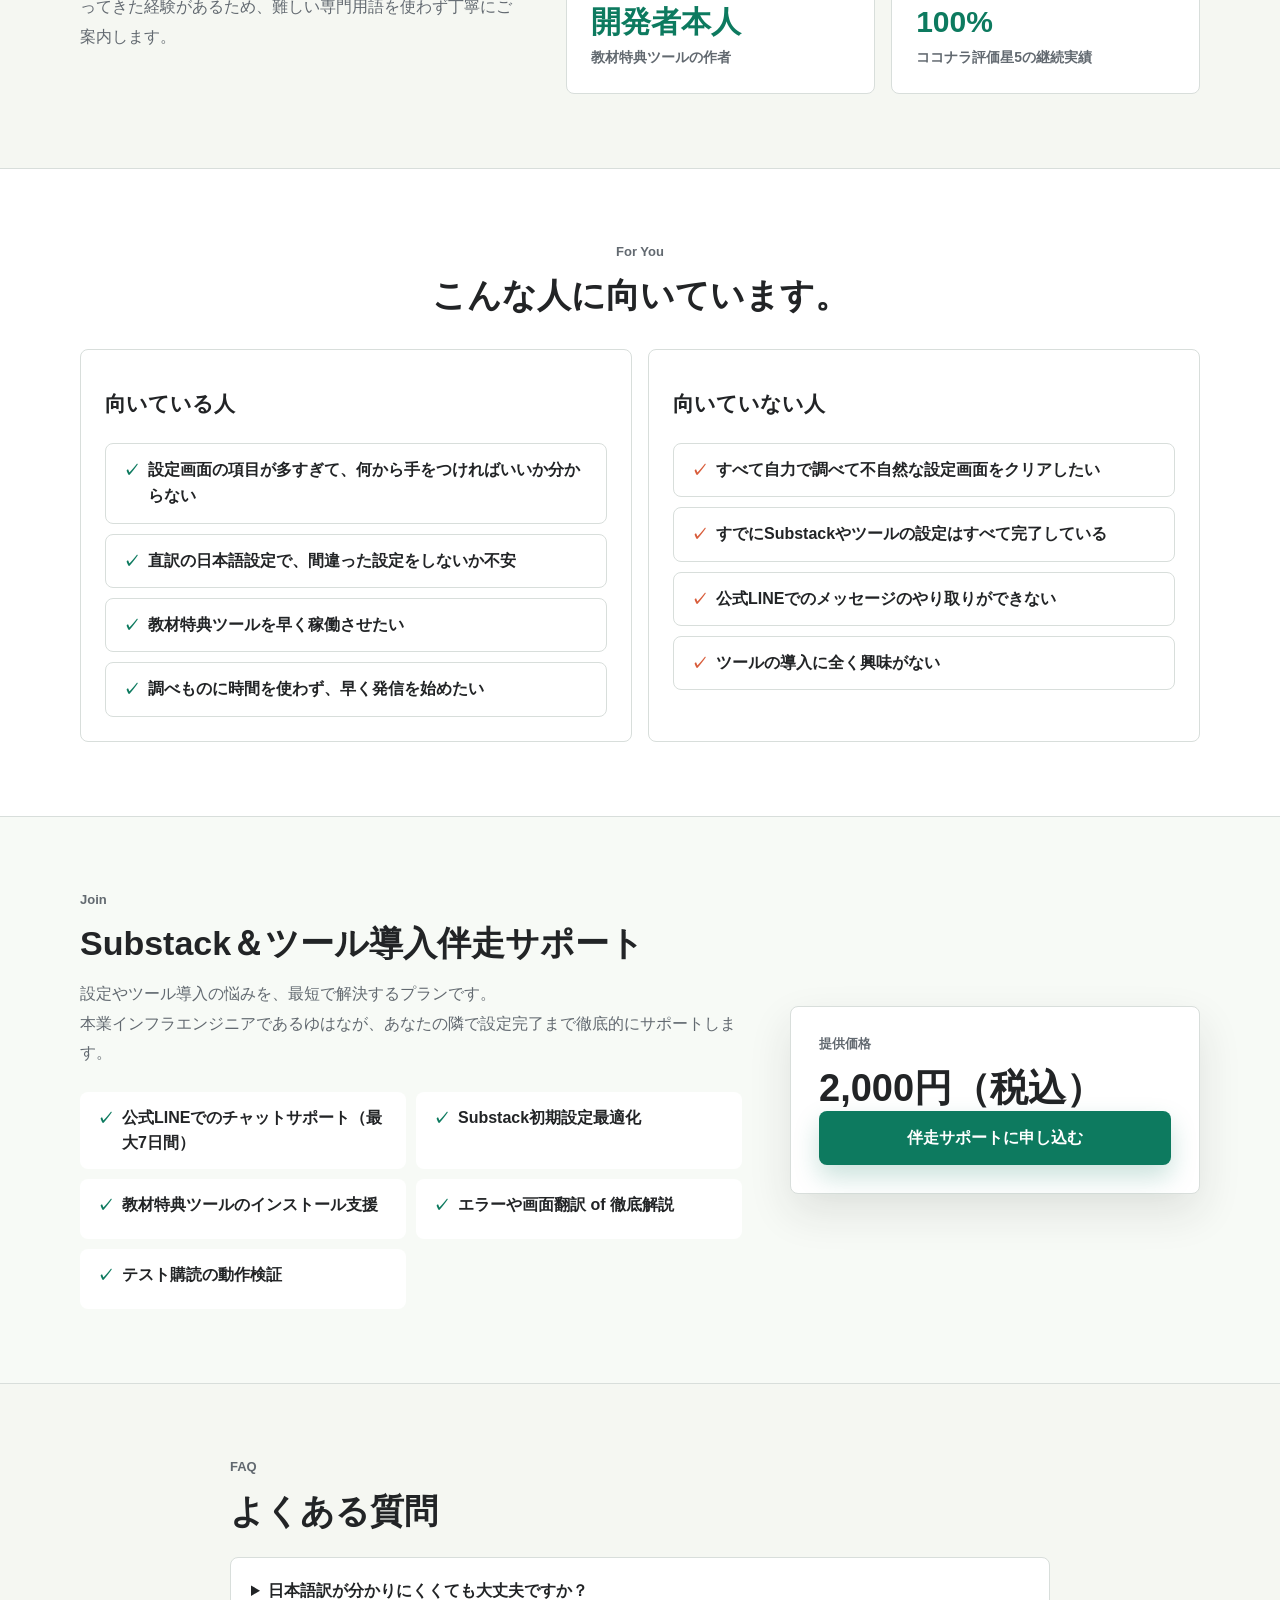
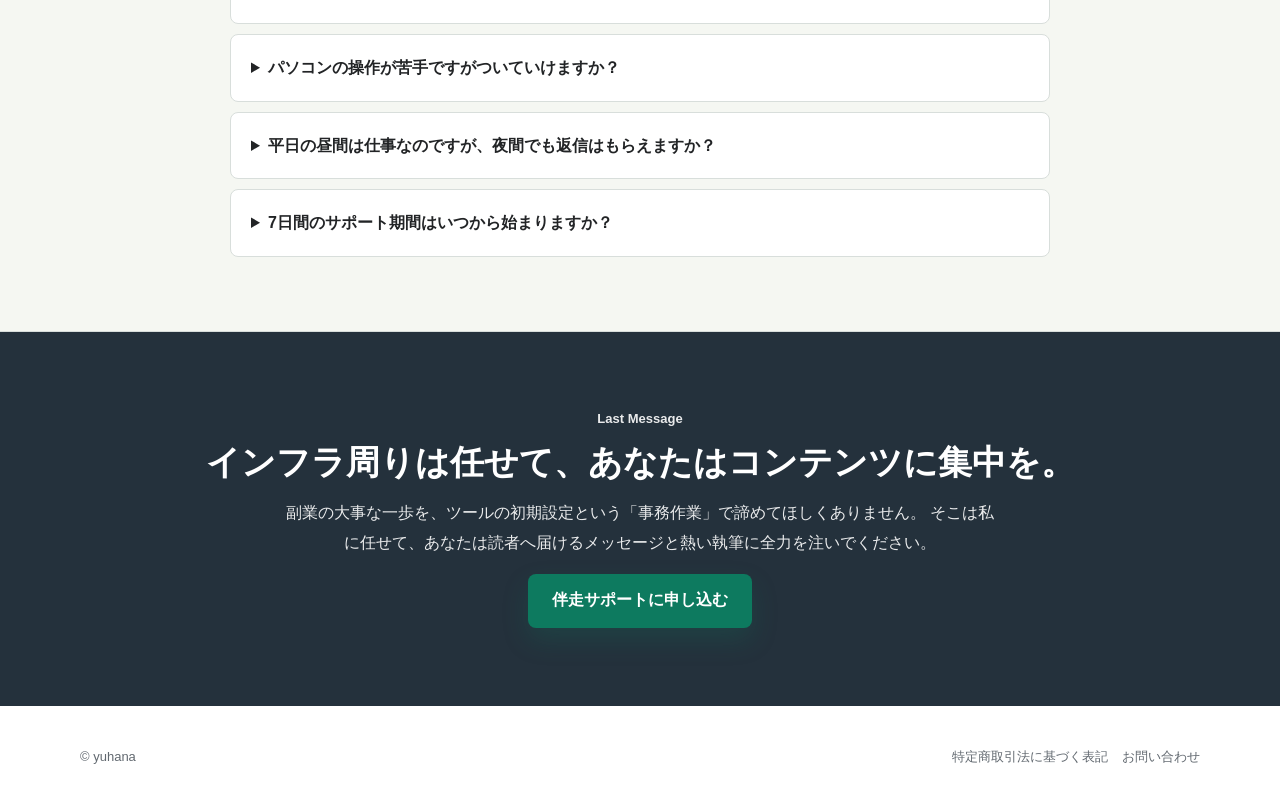
==== commit 99e64759: "fix: ヒーロー上部の開発用テキスト「MyASP決済連携用 / 」を削除" ====
--- a/index.html
+++ b/index.html
@@ -28,7 +28,7 @@
     <section class="hero">
       <div class="container hero__grid">
         <div class="hero__copy">
-          <p class="eyebrow">MyASP決済連携用 / ツール設定伴走サポート</p>
+          <p class="eyebrow">ツール設定伴走サポート</p>
           <h1>
             設定項目の多さと、<br>
             <span>分かりにくい日本語訳で止めないで。</span>
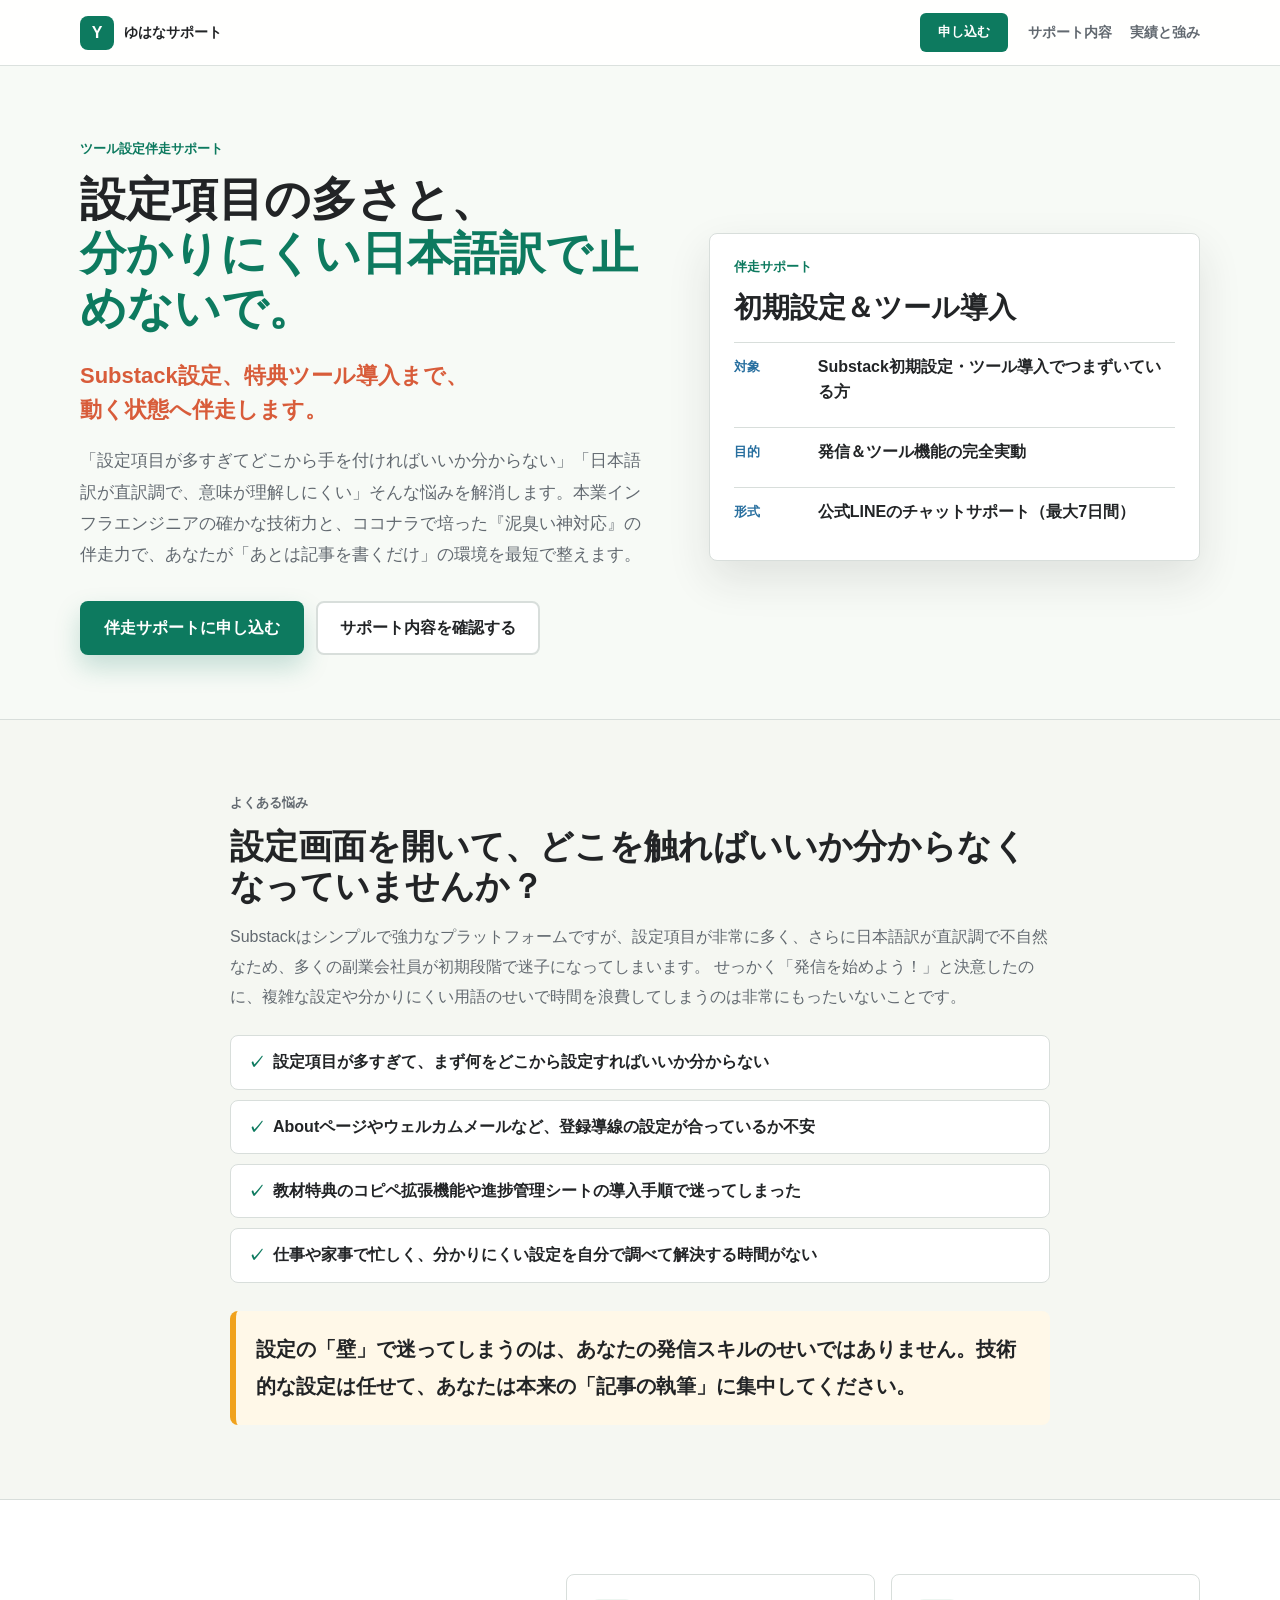
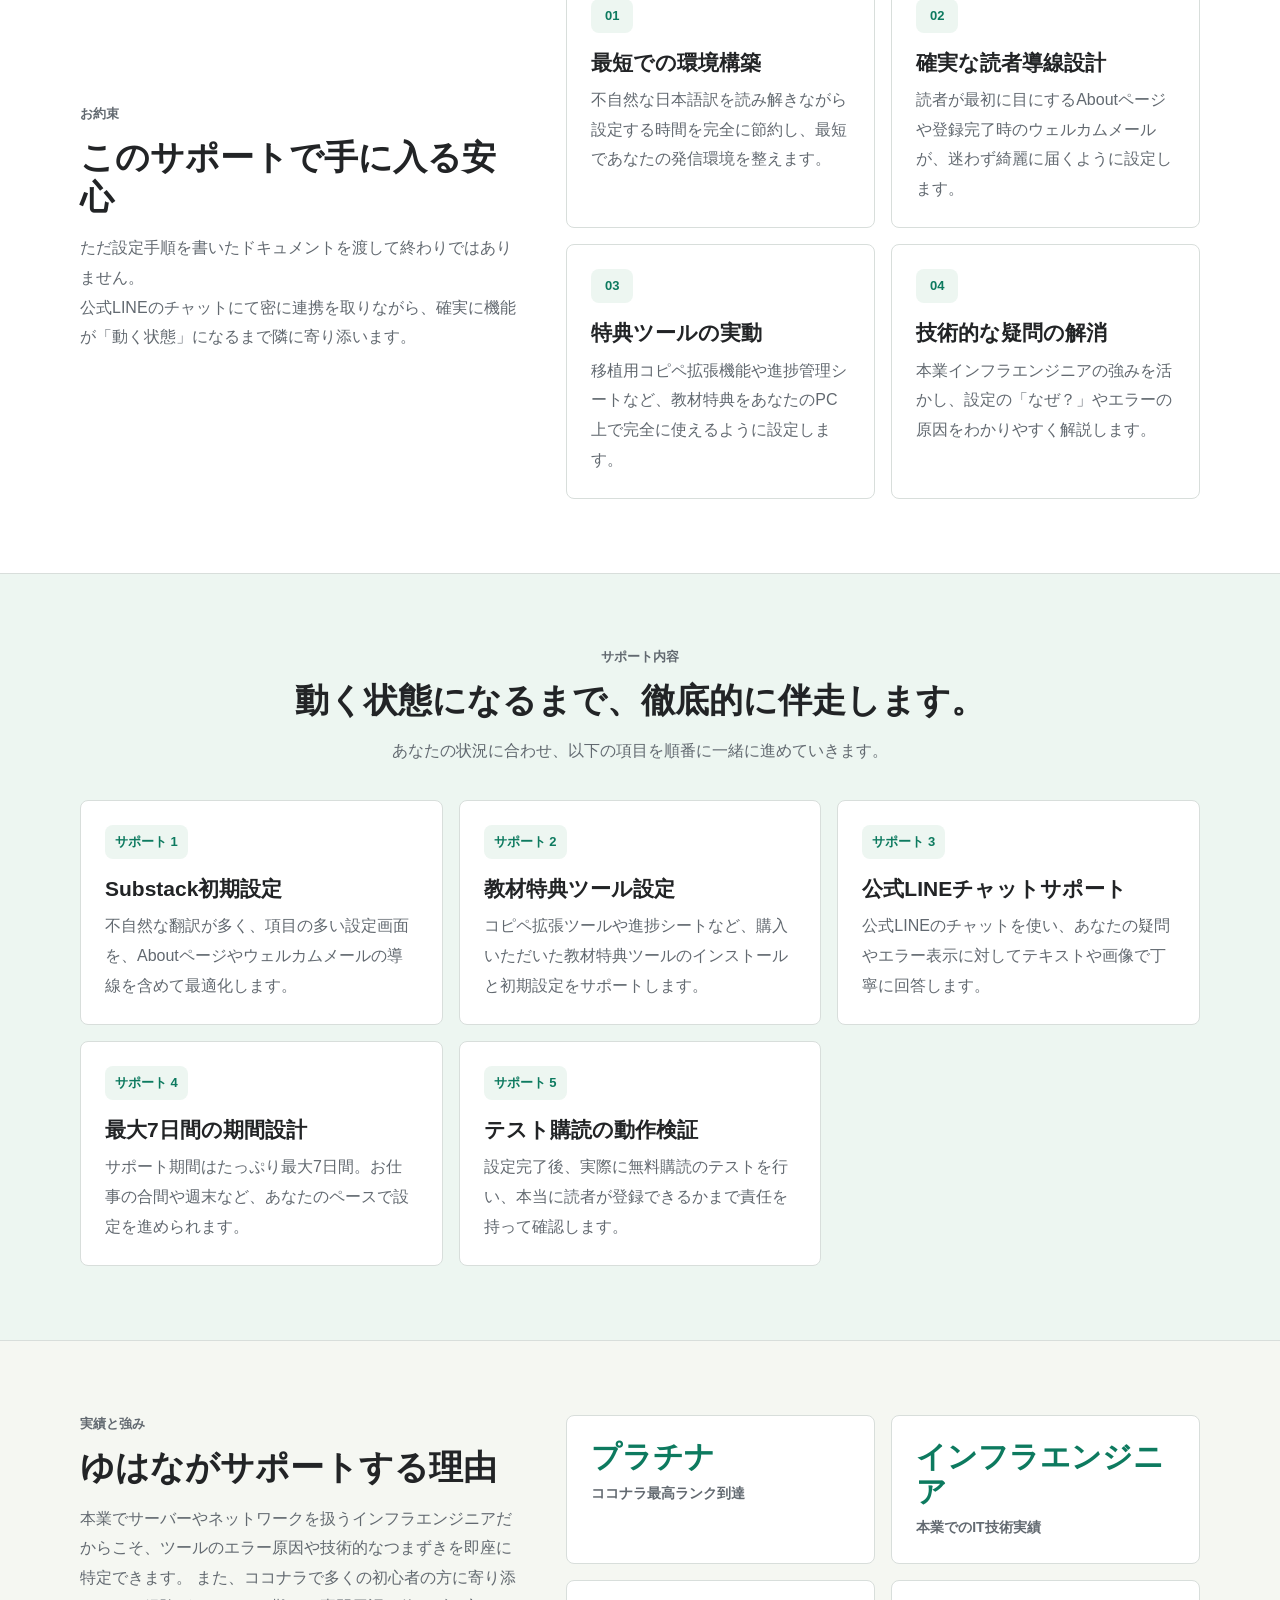
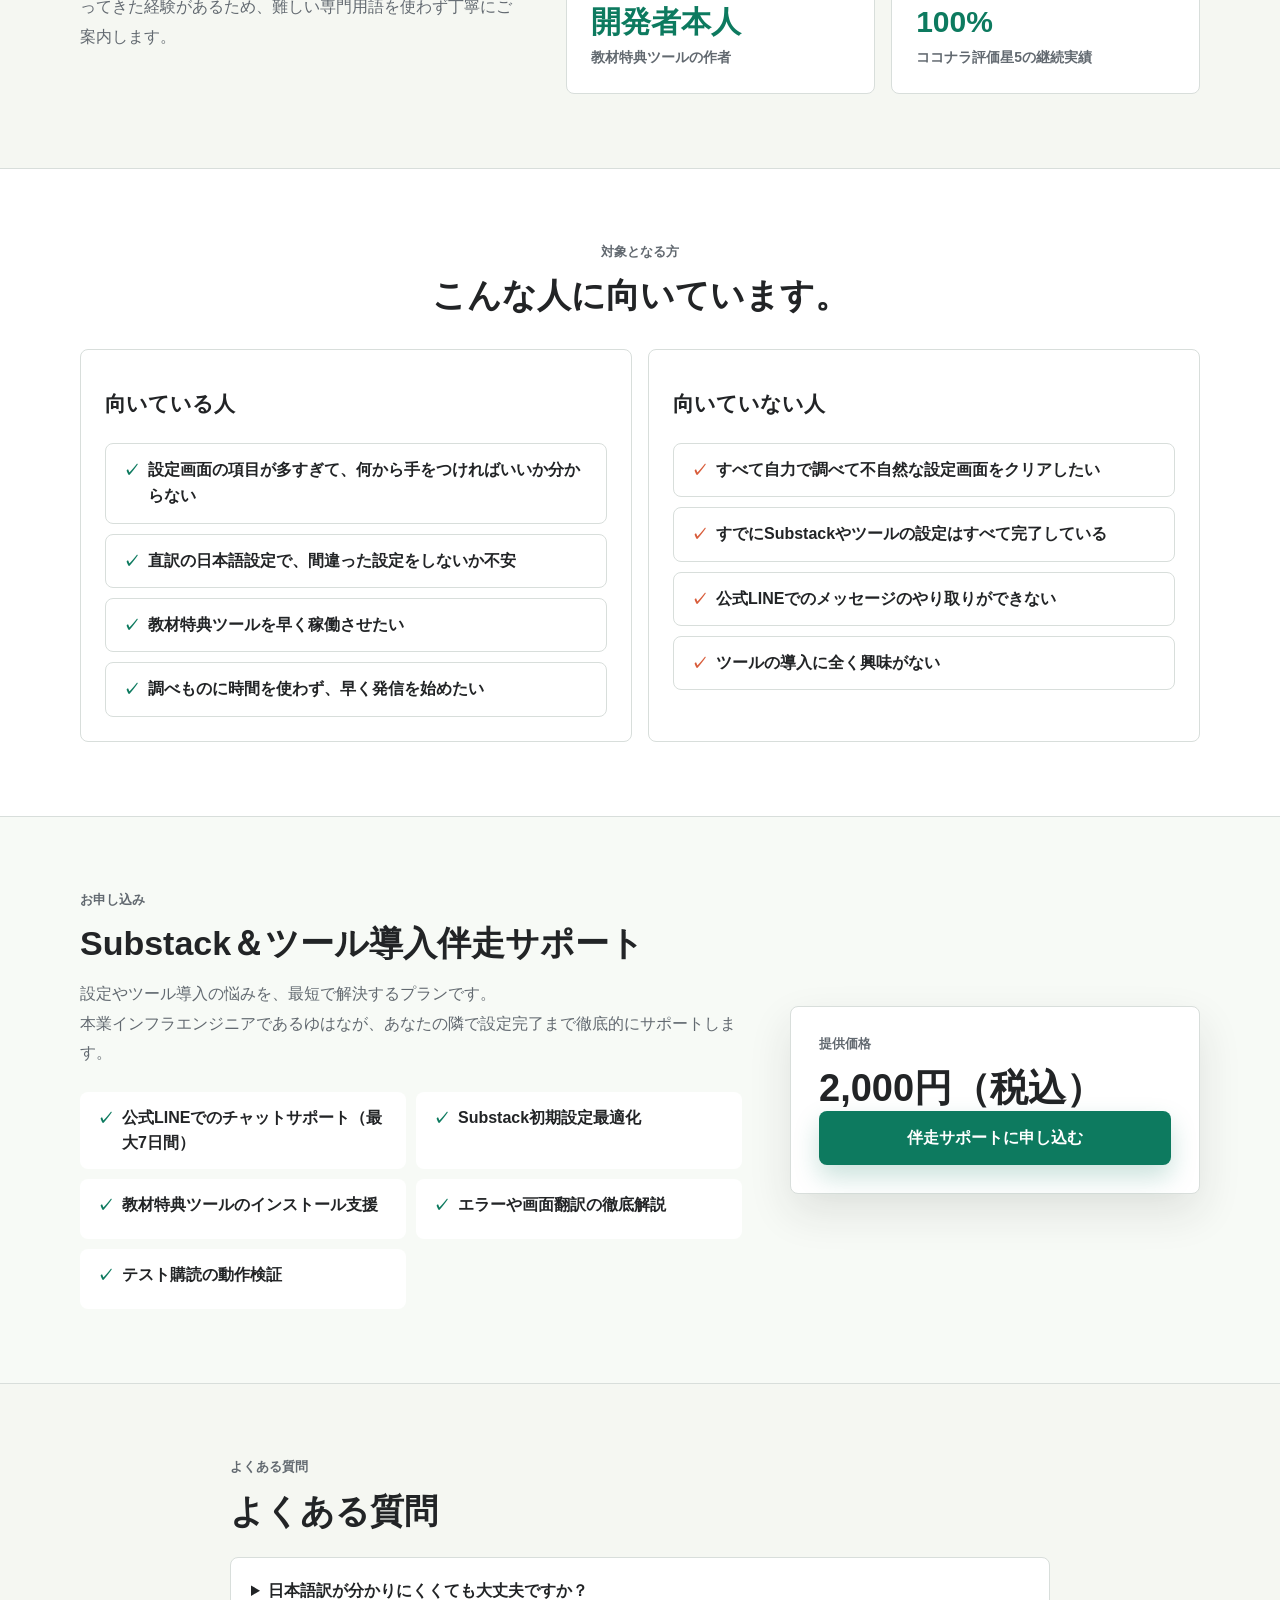
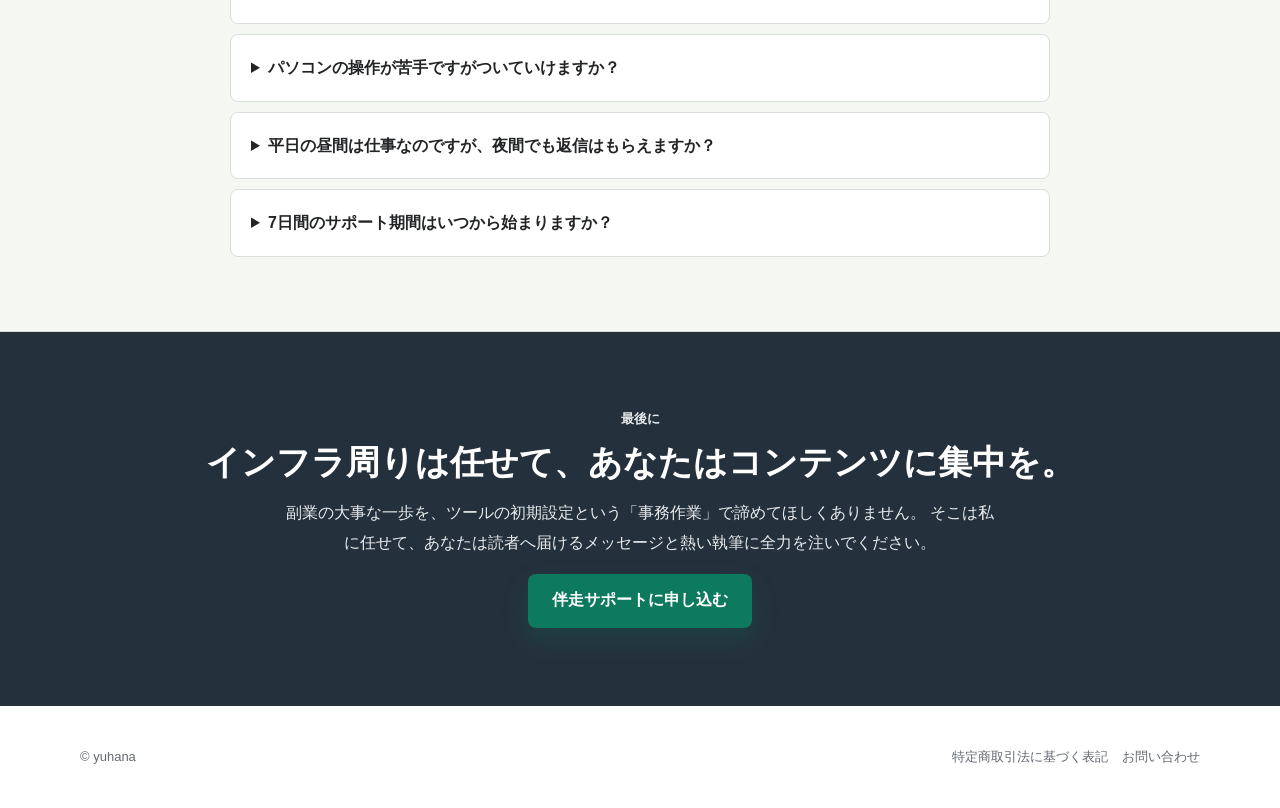
==== commit c0fa3870: "fix: translate English labels to Japanese, fix Korean character, add mobile header CTA button" ====
--- a/index.html
+++ b/index.html
@@ -14,13 +14,15 @@
   <header class="site-header">
     <a class="brand" href="#top" aria-label="ページ先頭へ戻る">
       <span class="brand__mark">Y</span>
-      <span class="brand__text">yuhana support</span>
+      <span class="brand__text">ゆはなサポート</span>
     </a>
-    <nav class="site-nav" aria-label="主要ナビゲーション">
-      <a href="#contents">サポート内容</a>
-      <a href="#proof">実績と強み</a>
-      <a href="#price">申し込む</a>
-    </nav>
+    <div class="site-header__right">
+      <a class="button button--primary button--header js-payment-link" href="https://yuhana.net/p/r/TaUV2mV3">申し込む</a>
+      <nav class="site-nav" aria-label="主要ナビゲーション">
+        <a href="#contents">サポート内容</a>
+        <a href="#proof">実績と強み</a>
+      </nav>
+    </div>
   </header>
 
   <main class="lp" id="top">
@@ -48,8 +50,8 @@
 
         <aside class="hero-visual" aria-label="プログラム概要">
           <div class="hero-visual__body">
-            <p class="hero-visual__label">Support Service</p>
-            <h2>Setup Companion</h2>
+            <p class="hero-visual__label">伴走サポート</p>
+            <h2>初期設定＆ツール導入</h2>
             <dl class="metric-list">
               <div>
                 <dt>対象</dt>
@@ -61,7 +63,7 @@
               </div>
               <div>
                 <dt>形式</dt>
-                <dd>公式LINE의 チャットサポート（最大7日間）</dd>
+                <dd>公式LINEのチャットサポート（最大7日間）</dd>
               </div>
             </dl>
           </div>
@@ -72,7 +74,7 @@
     <!-- 共感セクション -->
     <section class="section section--quiet">
       <div class="container narrow">
-        <p class="section__label">Problem</p>
+        <p class="section__label">よくある悩み</p>
         <h2>設定画面を開いて、どこを触ればいいか分からなくなっていませんか？</h2>
         <p>
           Substackはシンプルで強力なプラットフォームですが、設定項目が非常に多く、さらに日本語訳が直訳調で不自然なため、多くの副業会社員が初期段階で迷子になってしまいます。
@@ -94,7 +96,7 @@
     <section class="section">
       <div class="container split">
         <div>
-          <p class="section__label">Promise</p>
+          <p class="section__label">お約束</p>
           <h2>このサポートで手に入る安心</h2>
           <p>
             ただ設定手順を書いたドキュメントを渡して終わりではありません。<br>
@@ -130,7 +132,7 @@
     <section class="section section--accent" id="contents">
       <div class="container">
         <div class="section__head">
-          <p class="section__label">Contents</p>
+          <p class="section__label">サポート内容</p>
           <h2>動く状態になるまで、徹底的に伴走します。</h2>
           <p>
             あなたの状況に合わせ、以下の項目を順番に一緒に進めていきます。
@@ -138,27 +140,27 @@
         </div>
         <div class="module-grid">
           <article class="module">
-            <span>Support 1</span>
+            <span>サポート 1</span>
             <h3>Substack初期設定</h3>
             <p>不自然な翻訳が多く、項目の多い設定画面を、Aboutページやウェルカムメールの導線を含めて最適化します。</p>
           </article>
           <article class="module">
-            <span>Support 2</span>
+            <span>サポート 2</span>
             <h3>教材特典ツール設定</h3>
             <p>コピペ拡張ツールや進捗シートなど、購入いただいた教材特典ツールのインストールと初期設定をサポートします。</p>
           </article>
           <article class="module">
-            <span>Support 3</span>
+            <span>サポート 3</span>
             <h3>公式LINEチャットサポート</h3>
             <p>公式LINEのチャットを使い、あなたの疑問やエラー表示に対してテキストや画像で丁寧に回答します。</p>
           </article>
           <article class="module">
-            <span>Support 4</span>
+            <span>サポート 4</span>
             <h3>最大7日間の期間設計</h3>
             <p>サポート期間はたっぷり最大7日間。お仕事の合間や週末など、あなたのペースで設定を進められます。</p>
           </article>
           <article class="module">
-            <span>Support 5</span>
+            <span>サポート 5</span>
             <h3>テスト購読の動作検証</h3>
             <p>設定完了後、実際に無料購読のテストを行い、本当に読者が登録できるかまで責任を持って確認します。</p>
           </article>
@@ -170,7 +172,7 @@
     <section class="section section--quiet" id="proof">
       <div class="container split split--start">
         <div>
-          <p class="section__label">Proof</p>
+          <p class="section__label">実績と強み</p>
           <h2>ゆはながサポートする理由</h2>
           <p>
             本業でサーバーやネットワークを扱うインフラエンジニアだからこそ、ツールのエラー原因や技術的なつまずきを即座に特定できます。
@@ -202,7 +204,7 @@
     <section class="section">
       <div class="container">
         <div class="section__head">
-          <p class="section__label">For You</p>
+          <p class="section__label">対象となる方</p>
           <h2>こんな人に向いています。</h2>
         </div>
         <div class="fit-grid">
@@ -232,7 +234,7 @@
     <section class="section section--price" id="price">
       <div class="container price-layout">
         <div>
-          <p class="section__label">Join</p>
+          <p class="section__label">お申し込み</p>
           <h2>Substack＆ツール導入伴走サポート</h2>
           <p>
             設定やツール導入の悩みを、最短で解決するプランです。<br>
@@ -242,7 +244,7 @@
             <li>公式LINEでのチャットサポート（最大7日間）</li>
             <li>Substack初期設定最適化</li>
             <li>教材特典ツールのインストール支援</li>
-            <li>エラーや画面翻訳 of 徹底解説</li>
+            <li>エラーや画面翻訳の徹底解説</li>
             <li>テスト購読の動作検証</li>
           </ul>
         </div>
@@ -257,7 +259,7 @@
     <!-- よくある質問（FAQ） -->
     <section class="section section--quiet">
       <div class="container narrow">
-        <p class="section__label">FAQ</p>
+        <p class="section__label">よくある質問</p>
         <h2>よくある質問</h2>
         <div class="faq-list">
           <details>
@@ -283,7 +285,7 @@
     <!-- 最終CTA -->
     <section class="final-cta">
       <div class="container final-cta__box">
-        <p class="eyebrow">Last Message</p>
+        <p class="eyebrow">最後に</p>
         <h2>インフラ周りは任せて、あなたはコンテンツに集中を。</h2>
         <p>
           副業の大事な一歩を、ツールの初期設定という「事務作業」で諦めてほしくありません。
--- a/assets/styles.css
+++ b/assets/styles.css
@@ -87,6 +87,20 @@
   letter-spacing: 0;
 }
 
+.site-header__right {
+  display: flex;
+  align-items: center;
+  gap: 20px;
+}
+
+.button.button--header {
+  min-height: 38px;
+  padding: 8px 16px;
+  font-size: 13px;
+  border-radius: 6px;
+  box-shadow: none;
+}
+
 .site-nav {
   display: flex;
   gap: 18px;
@@ -738,6 +752,12 @@
     display: none;
   }
 
+  .button.button--header {
+    width: auto;
+    min-height: 38px;
+    padding: 8px 16px;
+  }
+
   .brand__text {
     font-size: 13px;
   }
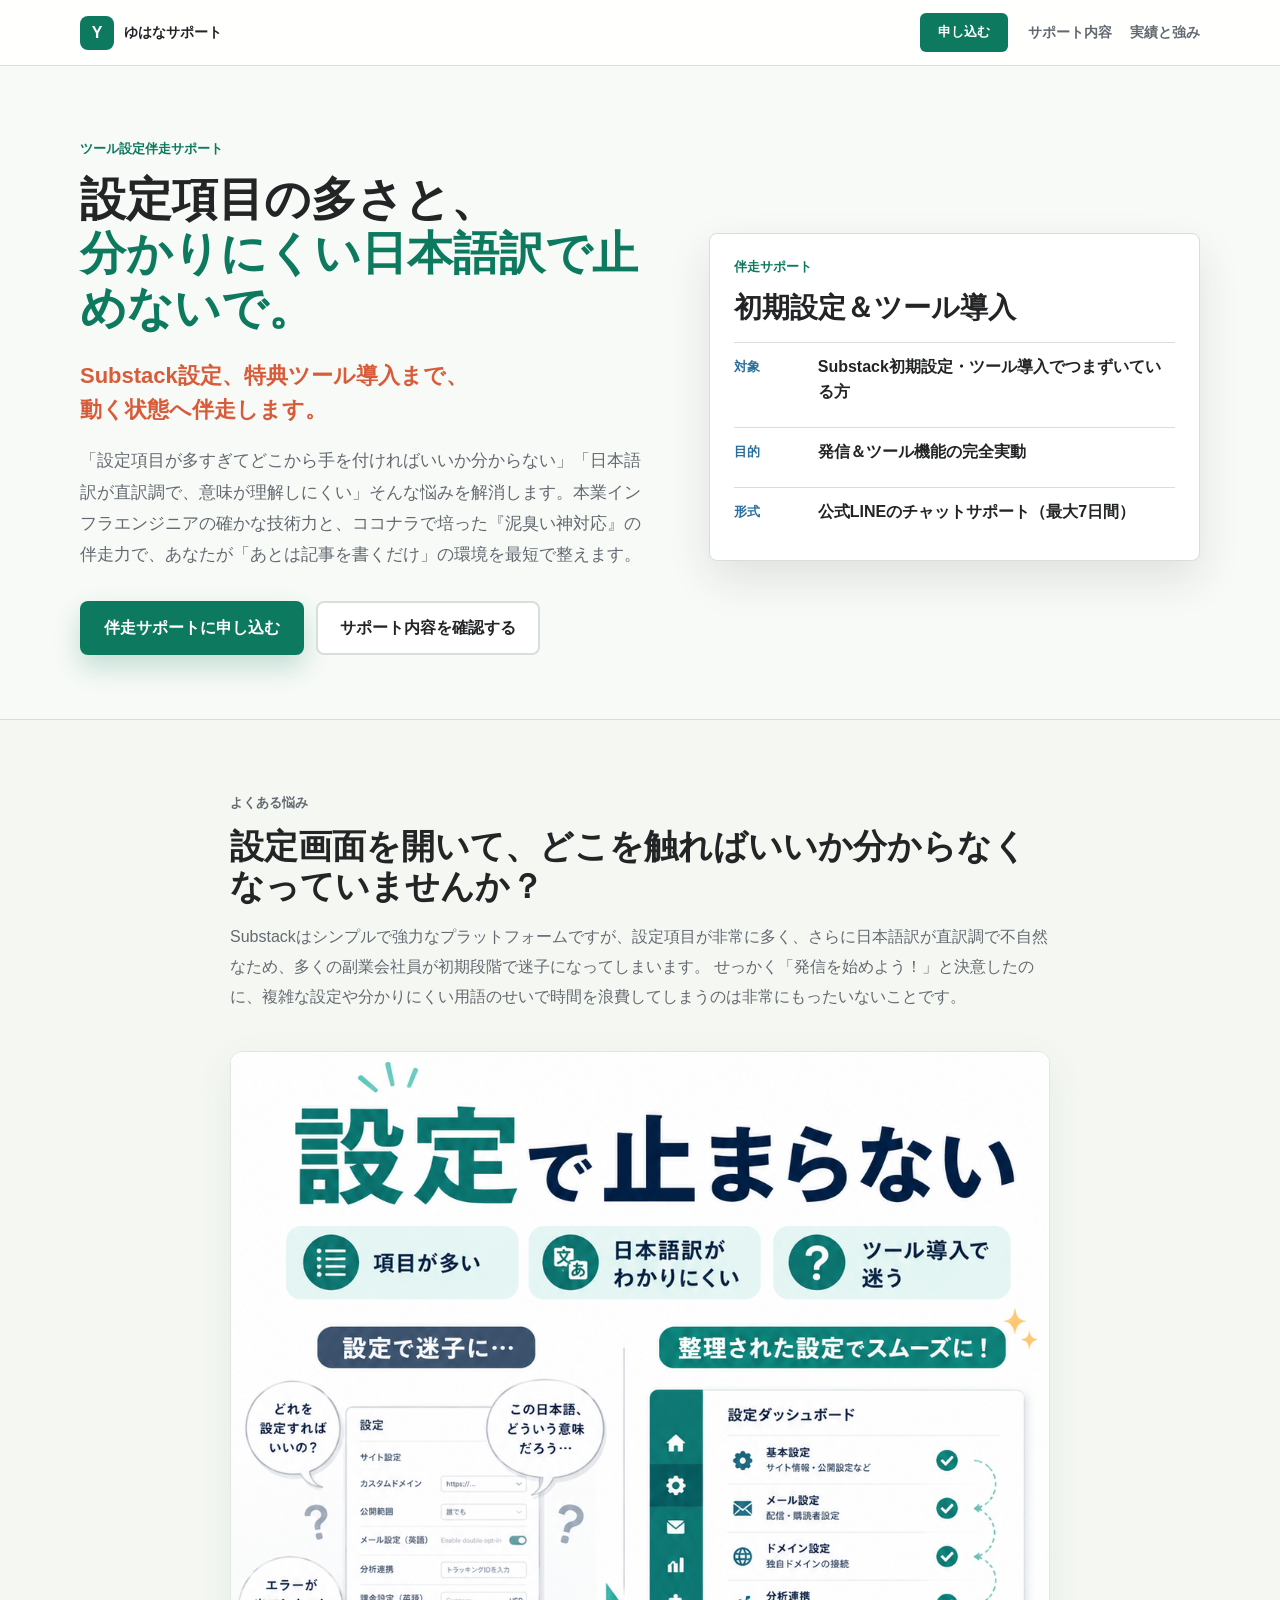
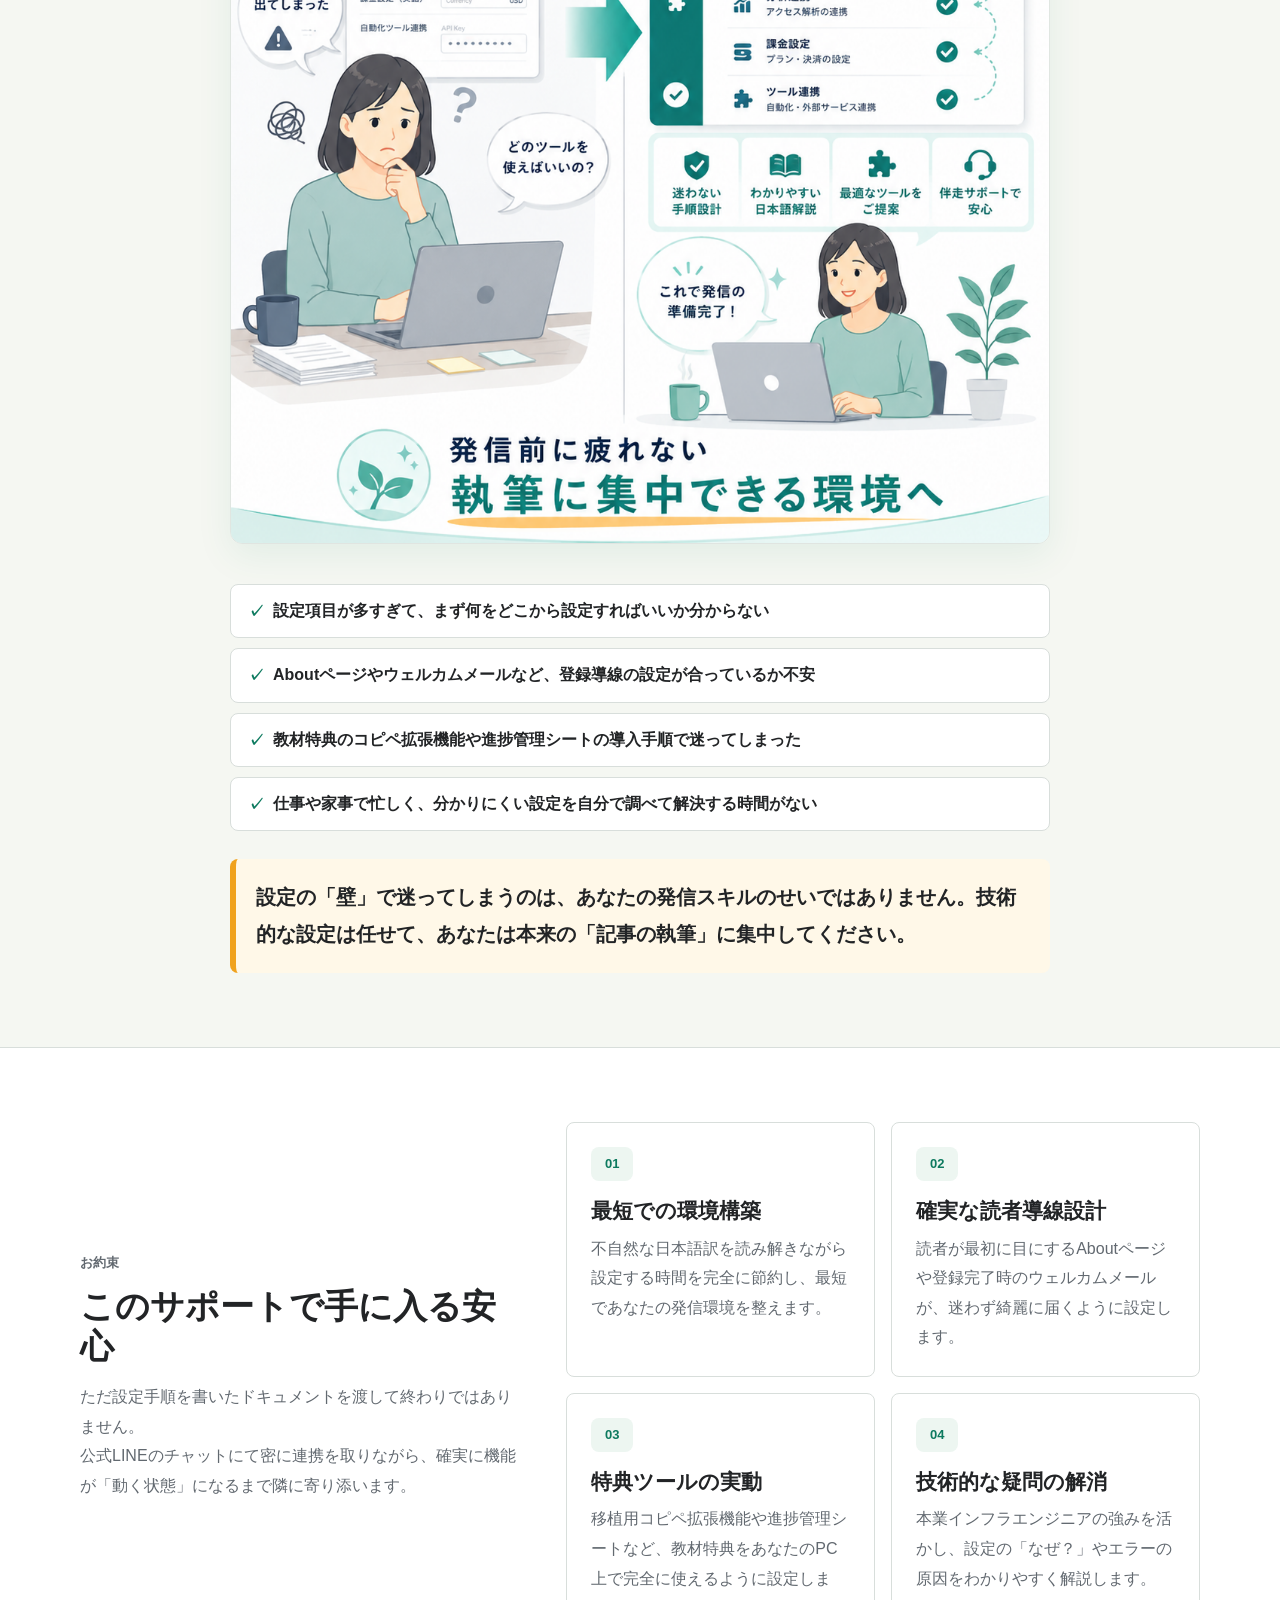
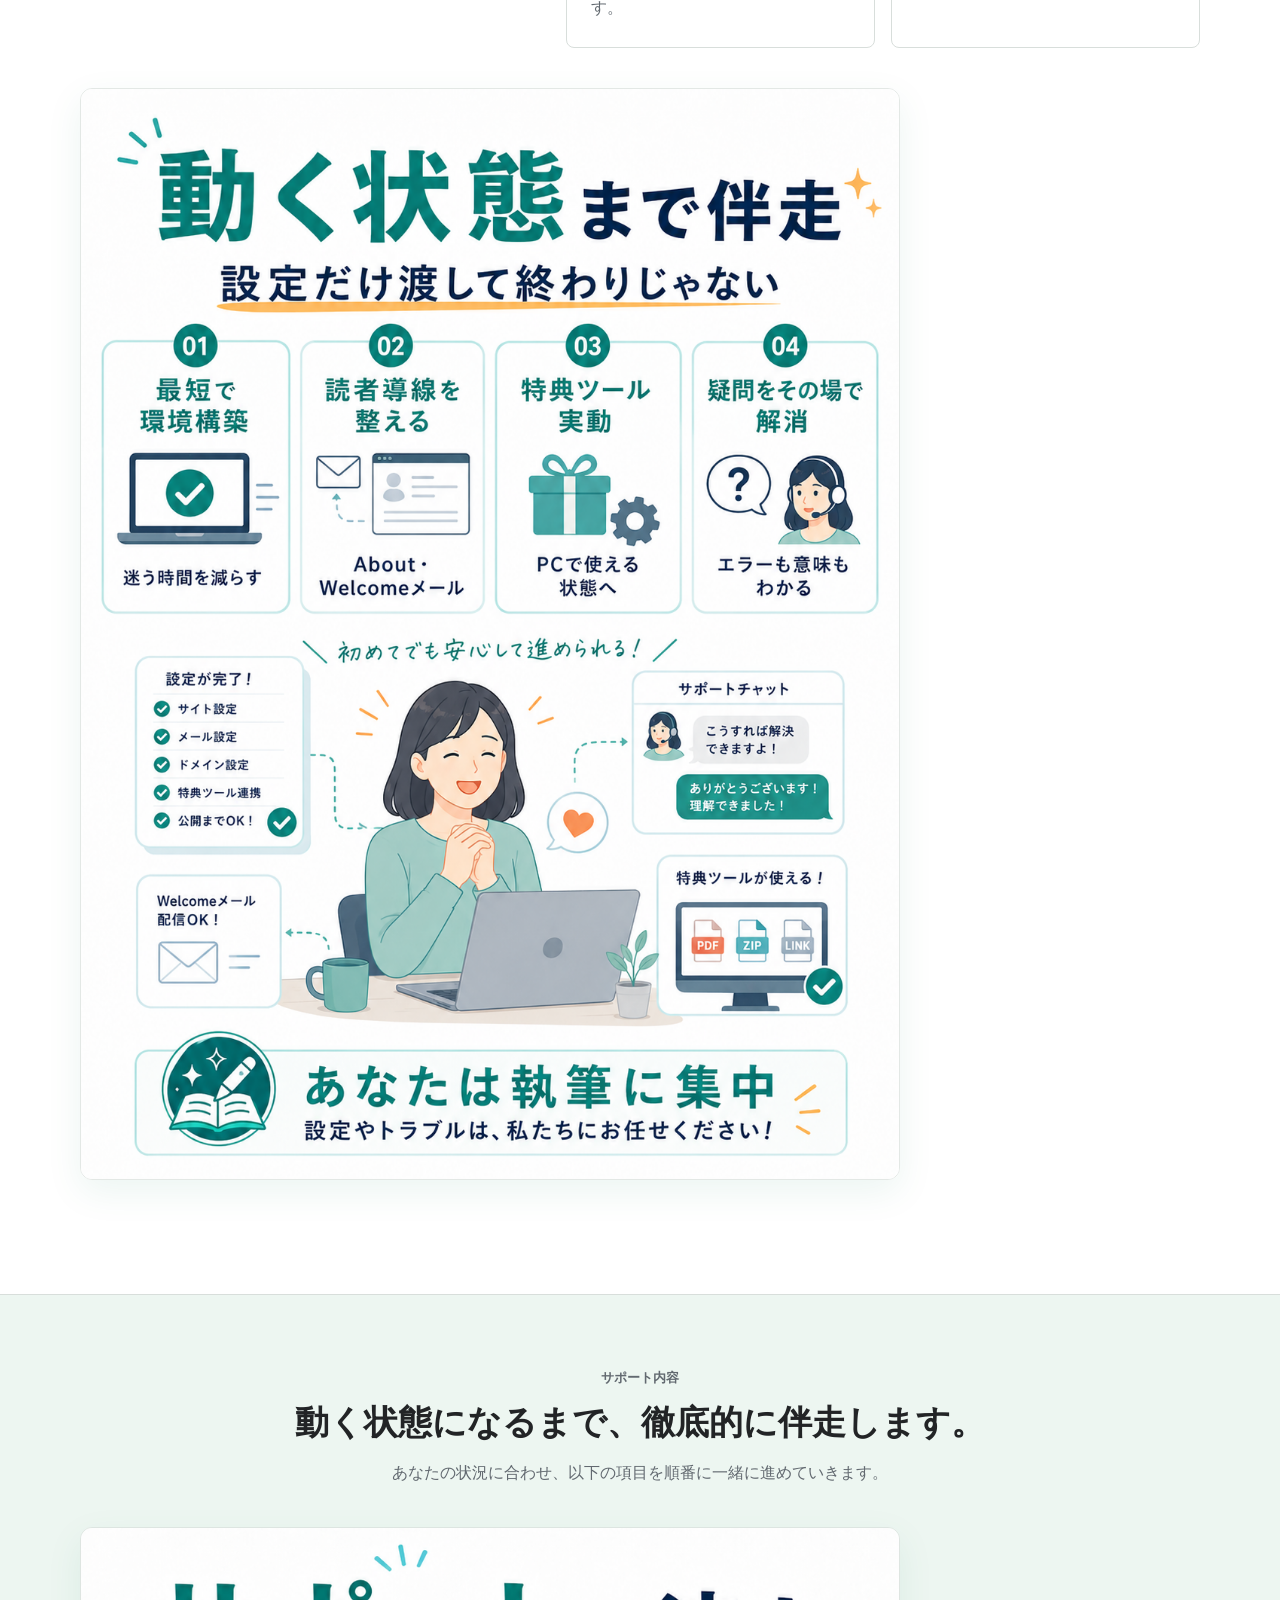
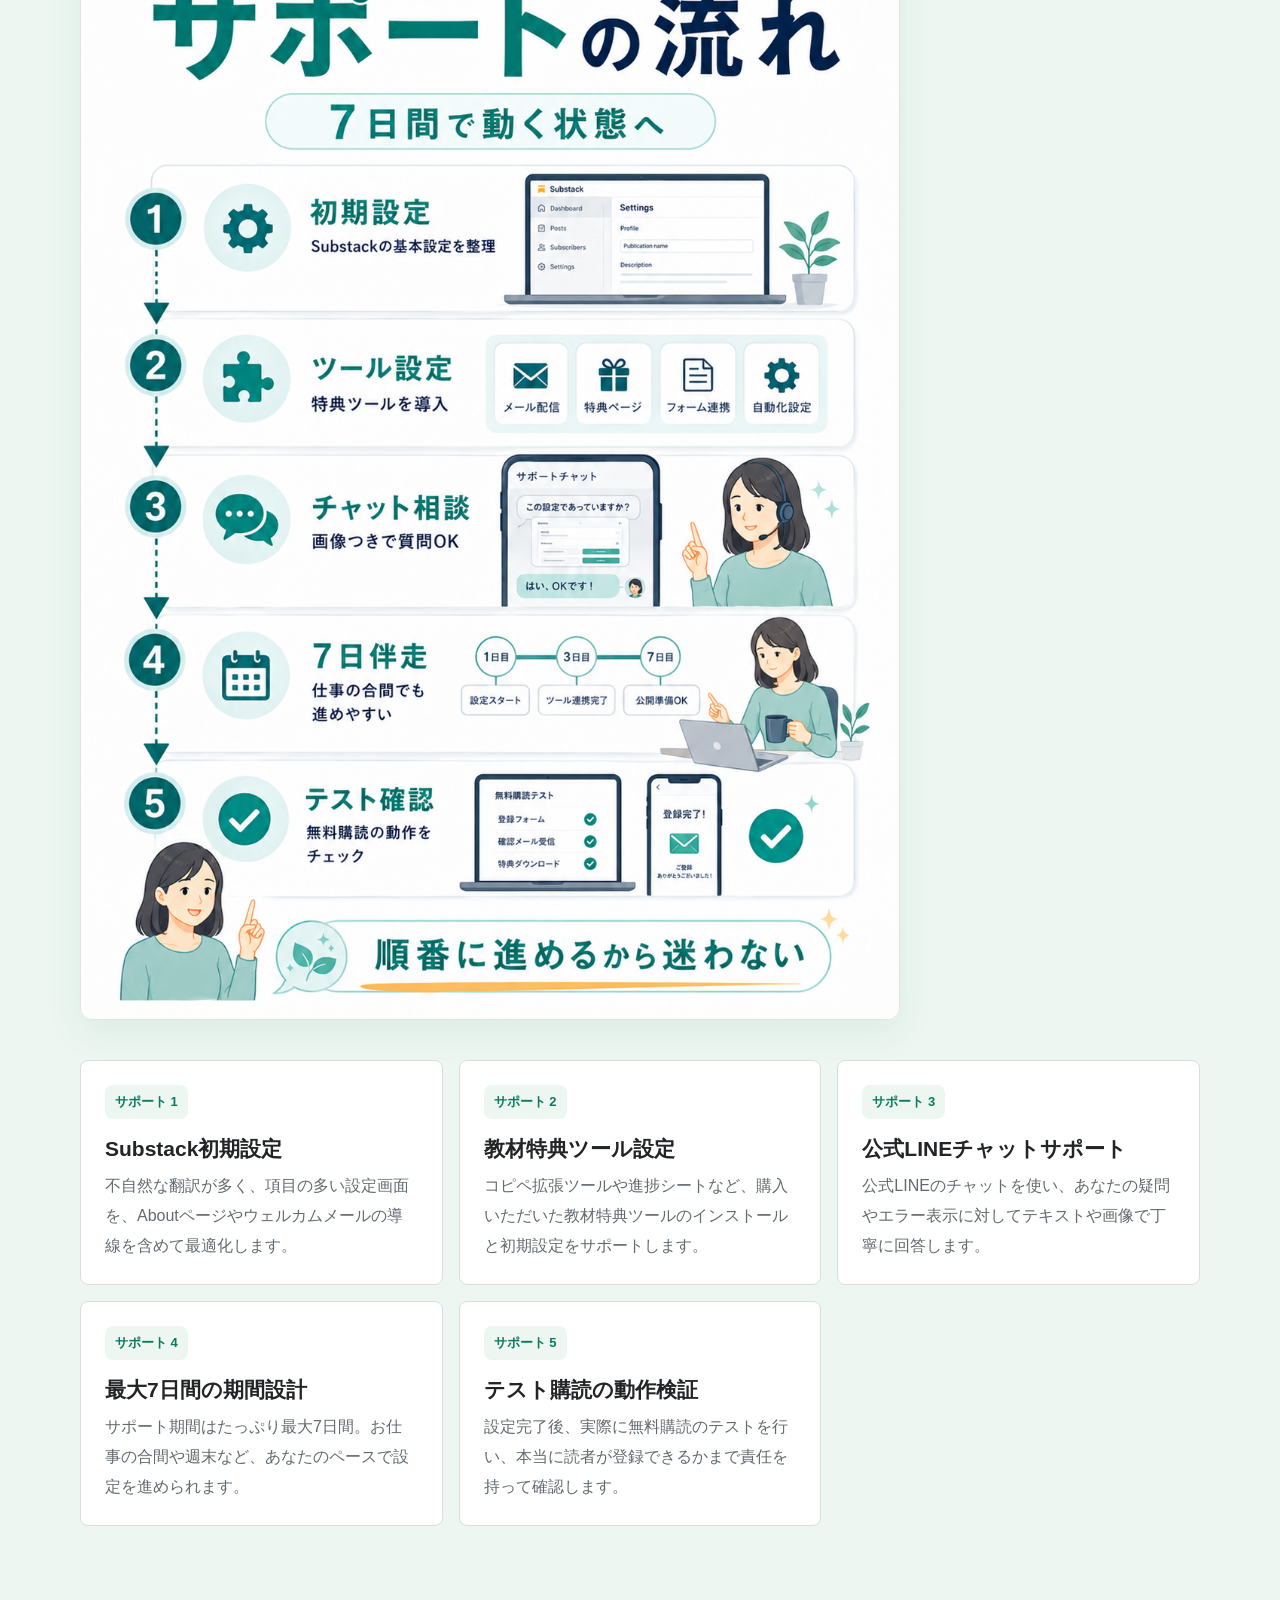
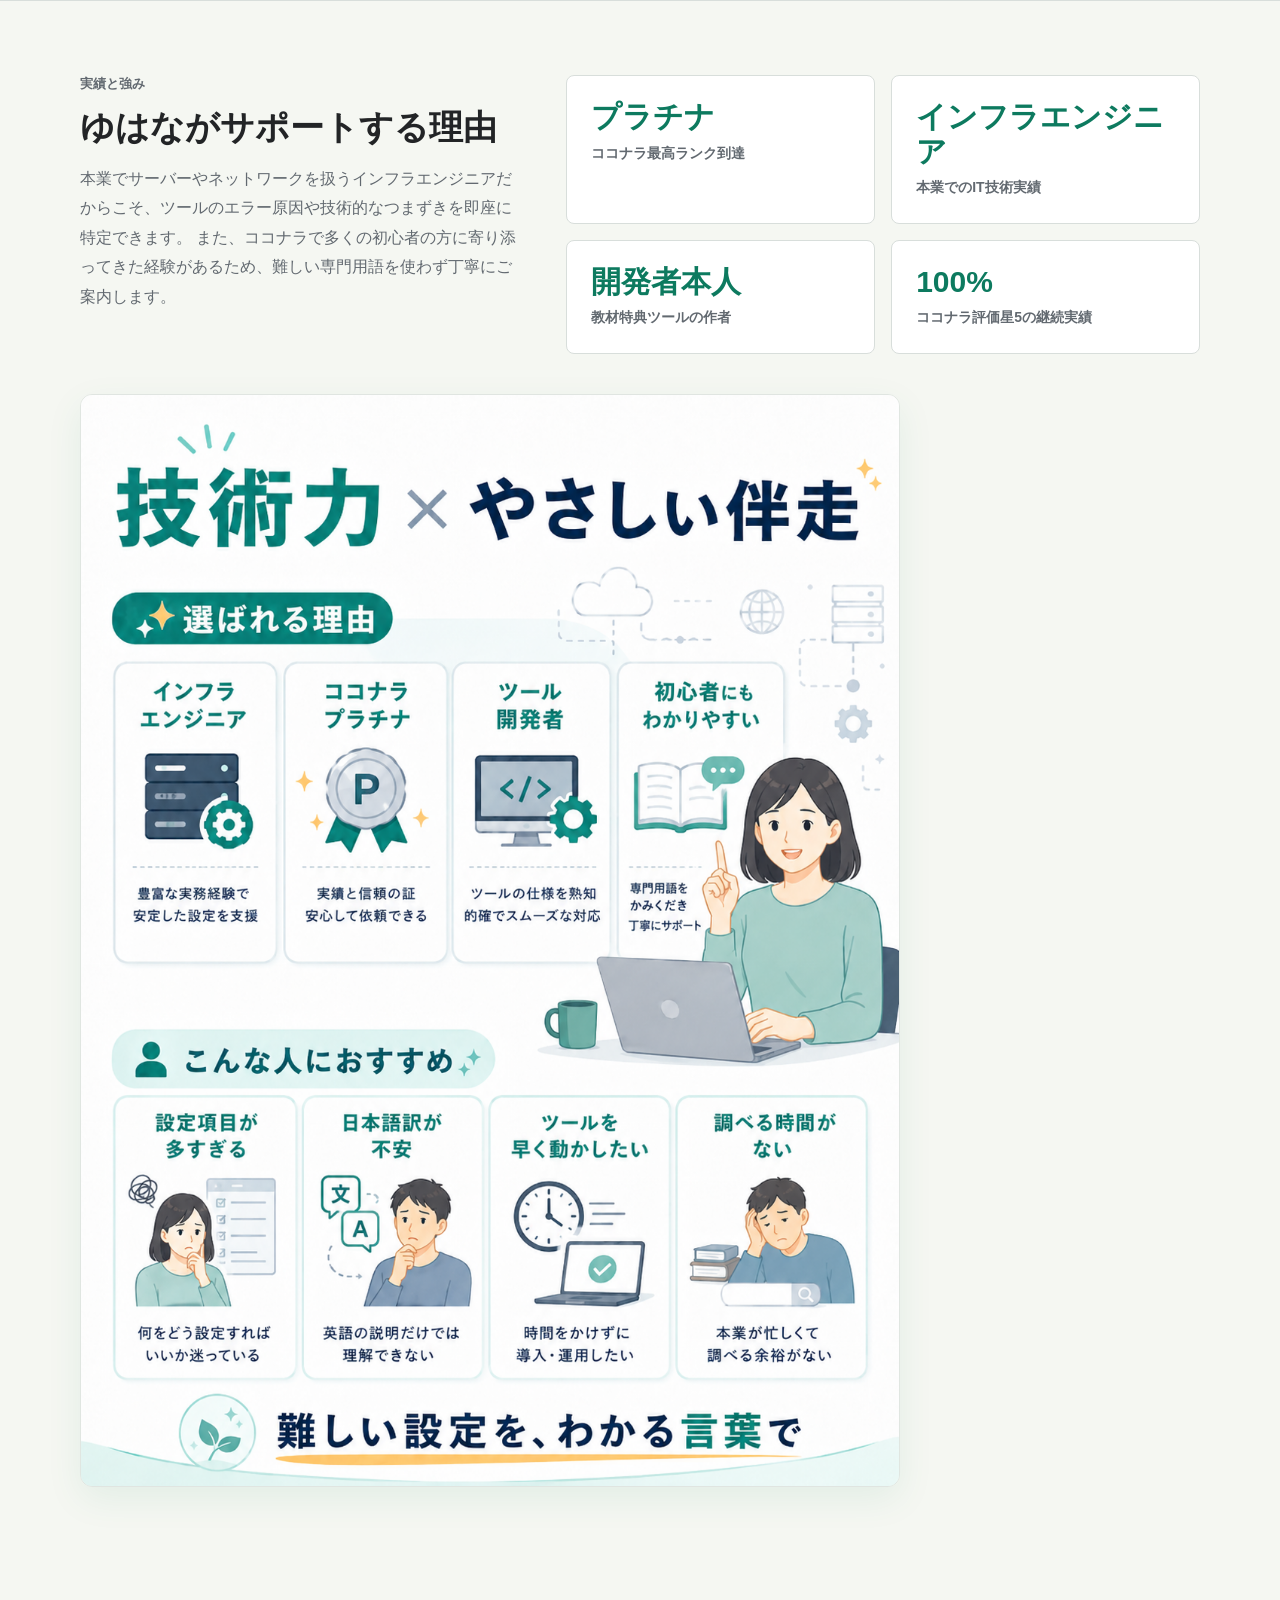
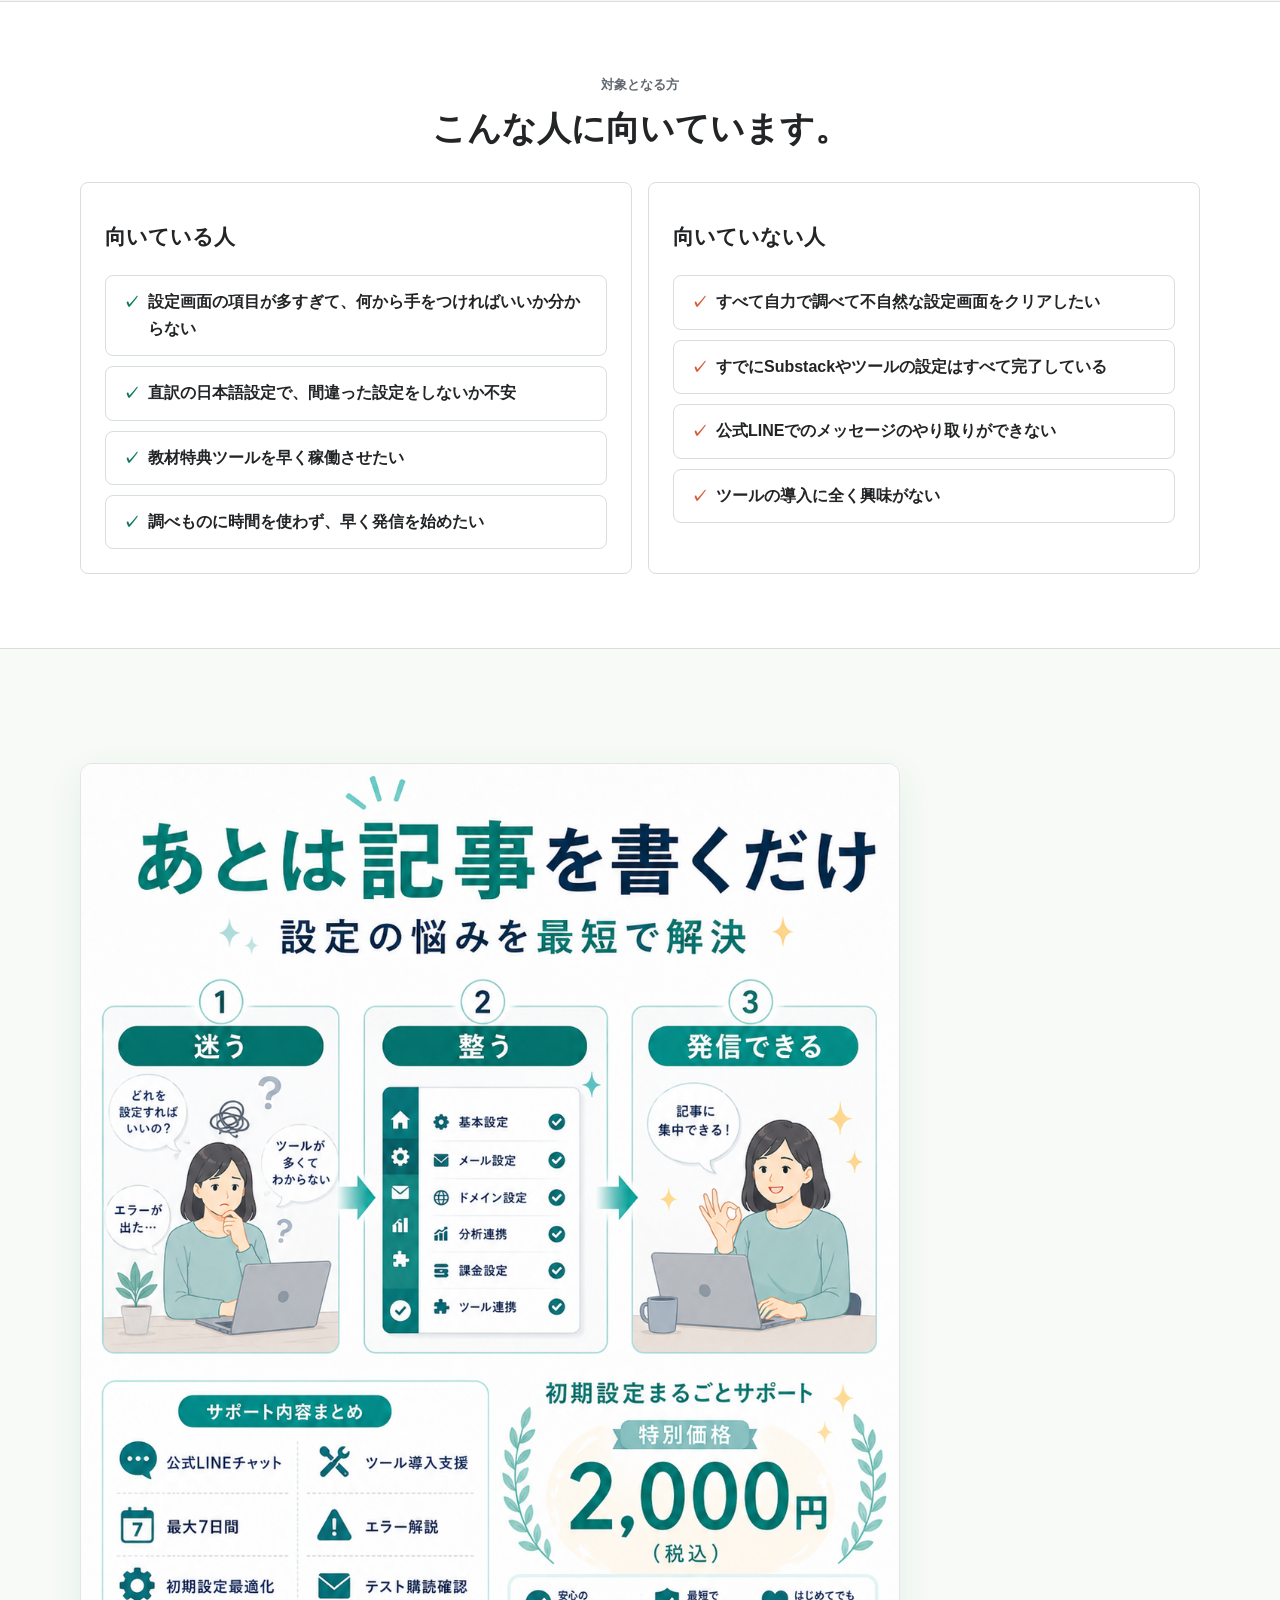
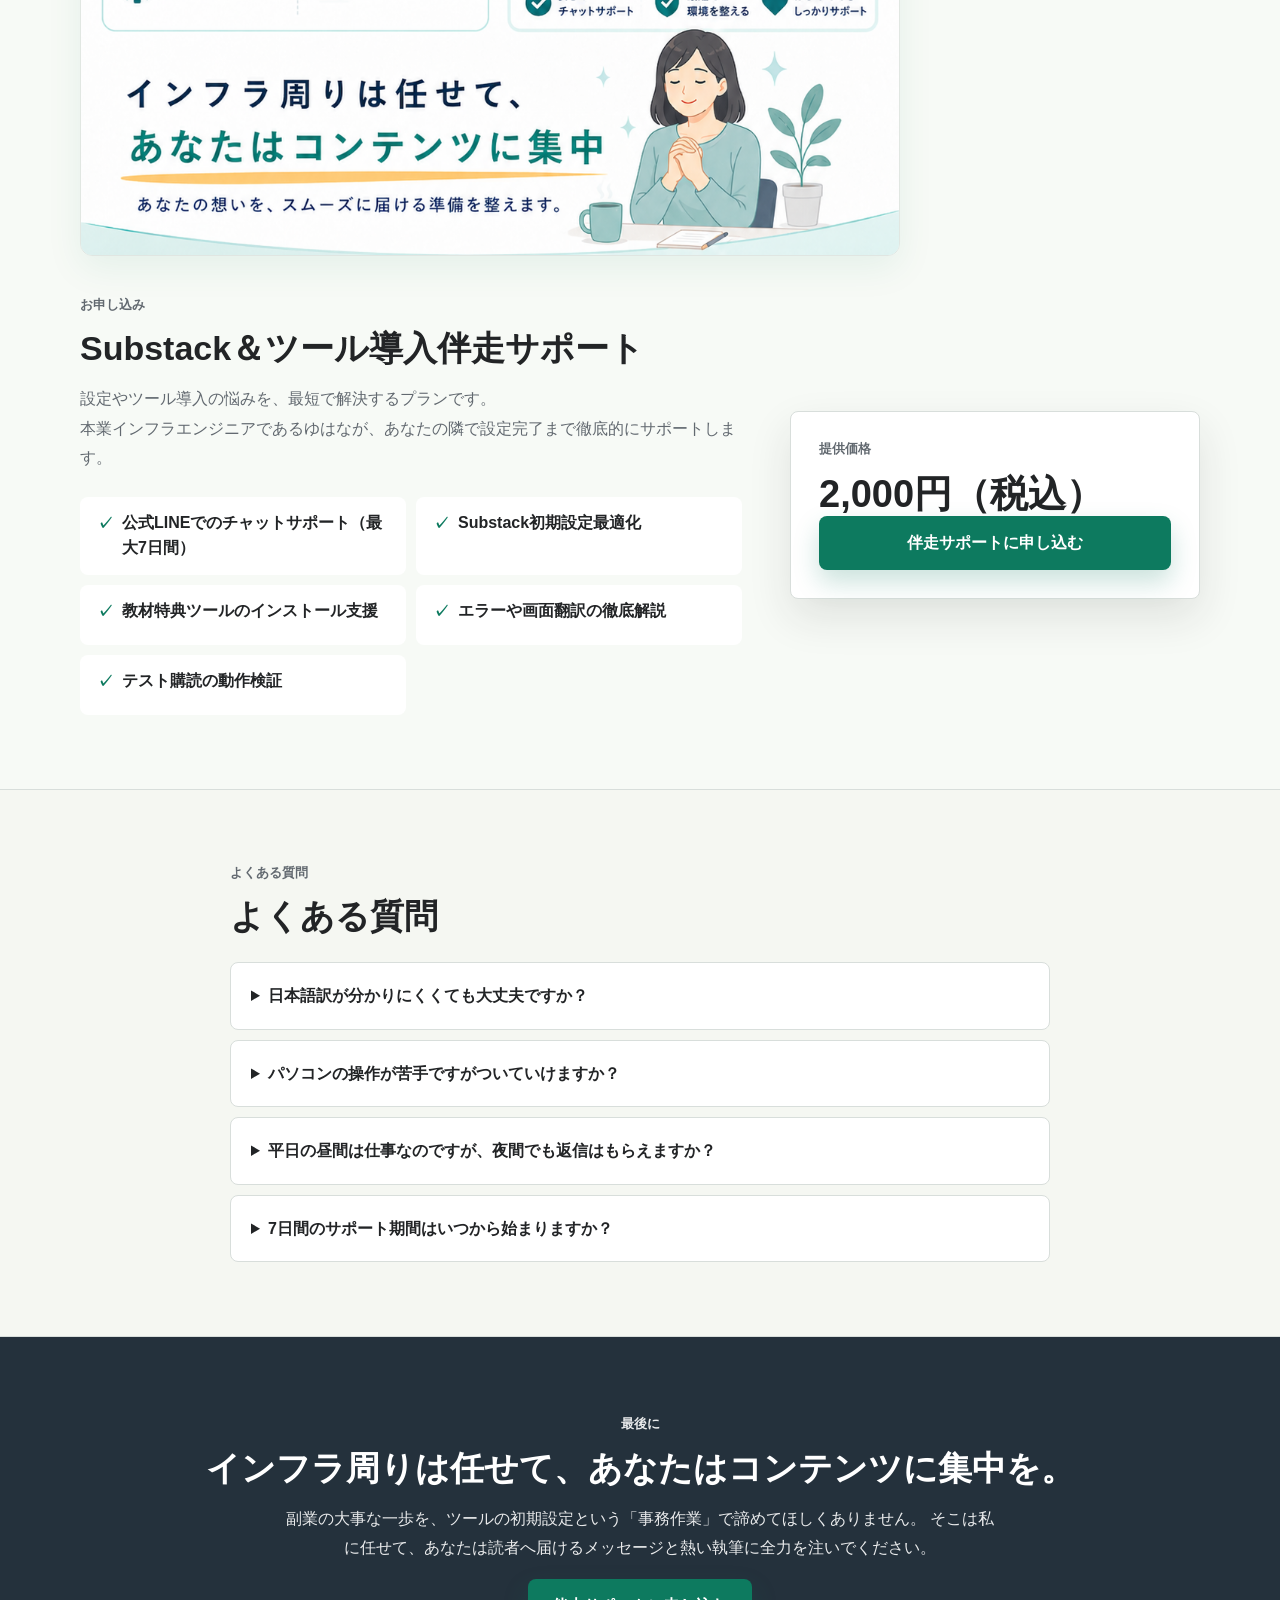
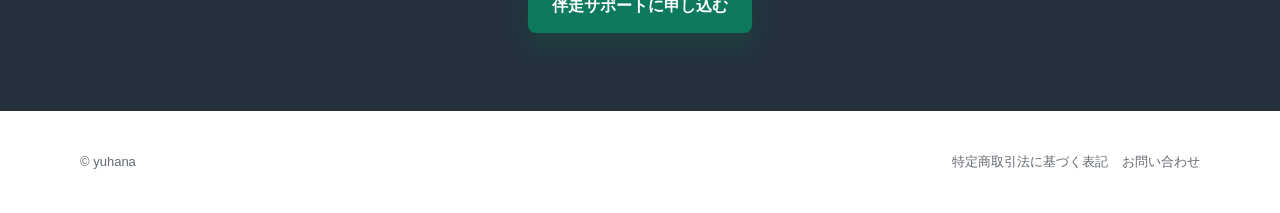
==== commit c8ee1e33: "feat: add LP explanatory diagrams and style them responsively" ====
--- a/index.html
+++ b/index.html
@@ -80,6 +80,9 @@
           Substackはシンプルで強力なプラットフォームですが、設定項目が非常に多く、さらに日本語訳が直訳調で不自然なため、多くの副業会社員が初期段階で迷子になってしまいます。
           せっかく「発信を始めよう！」と決意したのに、複雑な設定や分かりにくい用語のせいで時間を浪費してしまうのは非常にもったいないことです。
         </p>
+        <div class="diagram-container">
+          <img src="./assets/diagram_problem.png" alt="図解：設定で迷子になる状態と整理された設定の対比" class="lp-diagram">
+        </div>
         <ul class="check-list">
           <li>設定項目が多すぎて、まず何をどこから設定すればいいか分からない</li>
           <li>Aboutページやウェルカムメールなど、登録導線の設定が合っているか不安</li>
@@ -126,6 +129,11 @@
           </article>
         </div>
       </div>
+      <div class="container">
+        <div class="diagram-container">
+          <img src="./assets/diagram_promise.png" alt="図解：動く状態まで伴走する4つの安心" class="lp-diagram">
+        </div>
+      </div>
     </section>
 
     <!-- サポート内容（Contents） -->
@@ -137,6 +145,9 @@
           <p>
             あなたの状況に合わせ、以下の項目を順番に一緒に進めていきます。
           </p>
+        </div>
+        <div class="diagram-container">
+          <img src="./assets/diagram_flow.png" alt="図解：サポートの具体的な流れ" class="lp-diagram">
         </div>
         <div class="module-grid">
           <article class="module">
@@ -198,6 +209,11 @@
           </div>
         </div>
       </div>
+      <div class="container">
+        <div class="diagram-container">
+          <img src="./assets/diagram_reasons.png" alt="図解：技術力とやさしい伴走の選ばれる理由" class="lp-diagram">
+        </div>
+      </div>
     </section>
 
     <!-- 向いている人・向いていない人 -->
@@ -232,6 +248,11 @@
 
     <!-- 参加登録（Price） -->
     <section class="section section--price" id="price">
+      <div class="container">
+        <div class="diagram-container">
+          <img src="./assets/diagram_cta.png" alt="図解：あとは記事を書くだけ、2000円特別価格" class="lp-diagram">
+        </div>
+      </div>
       <div class="container price-layout">
         <div>
           <p class="section__label">お申し込み</p>
--- a/assets/styles.css
+++ b/assets/styles.css
@@ -818,3 +818,29 @@
     border-bottom: 0;
   }
 }
+
+/* 図解表示用の共通スタイル */
+.diagram-container {
+  margin: 40px auto;
+  max-width: 100%;
+  text-align: center;
+}
+
+.lp-diagram {
+  width: 100%;
+  max-width: 820px;
+  height: auto;
+  border-radius: 12px;
+  box-shadow: 0 12px 36px rgba(13, 122, 95, 0.08);
+  border: 1px solid rgba(216, 222, 219, 0.7);
+}
+
+@media (max-width: 640px) {
+  .diagram-container {
+    margin: 24px auto;
+  }
+  .lp-diagram {
+    border-radius: 8px;
+    box-shadow: 0 8px 20px rgba(13, 122, 95, 0.05);
+  }
+}
